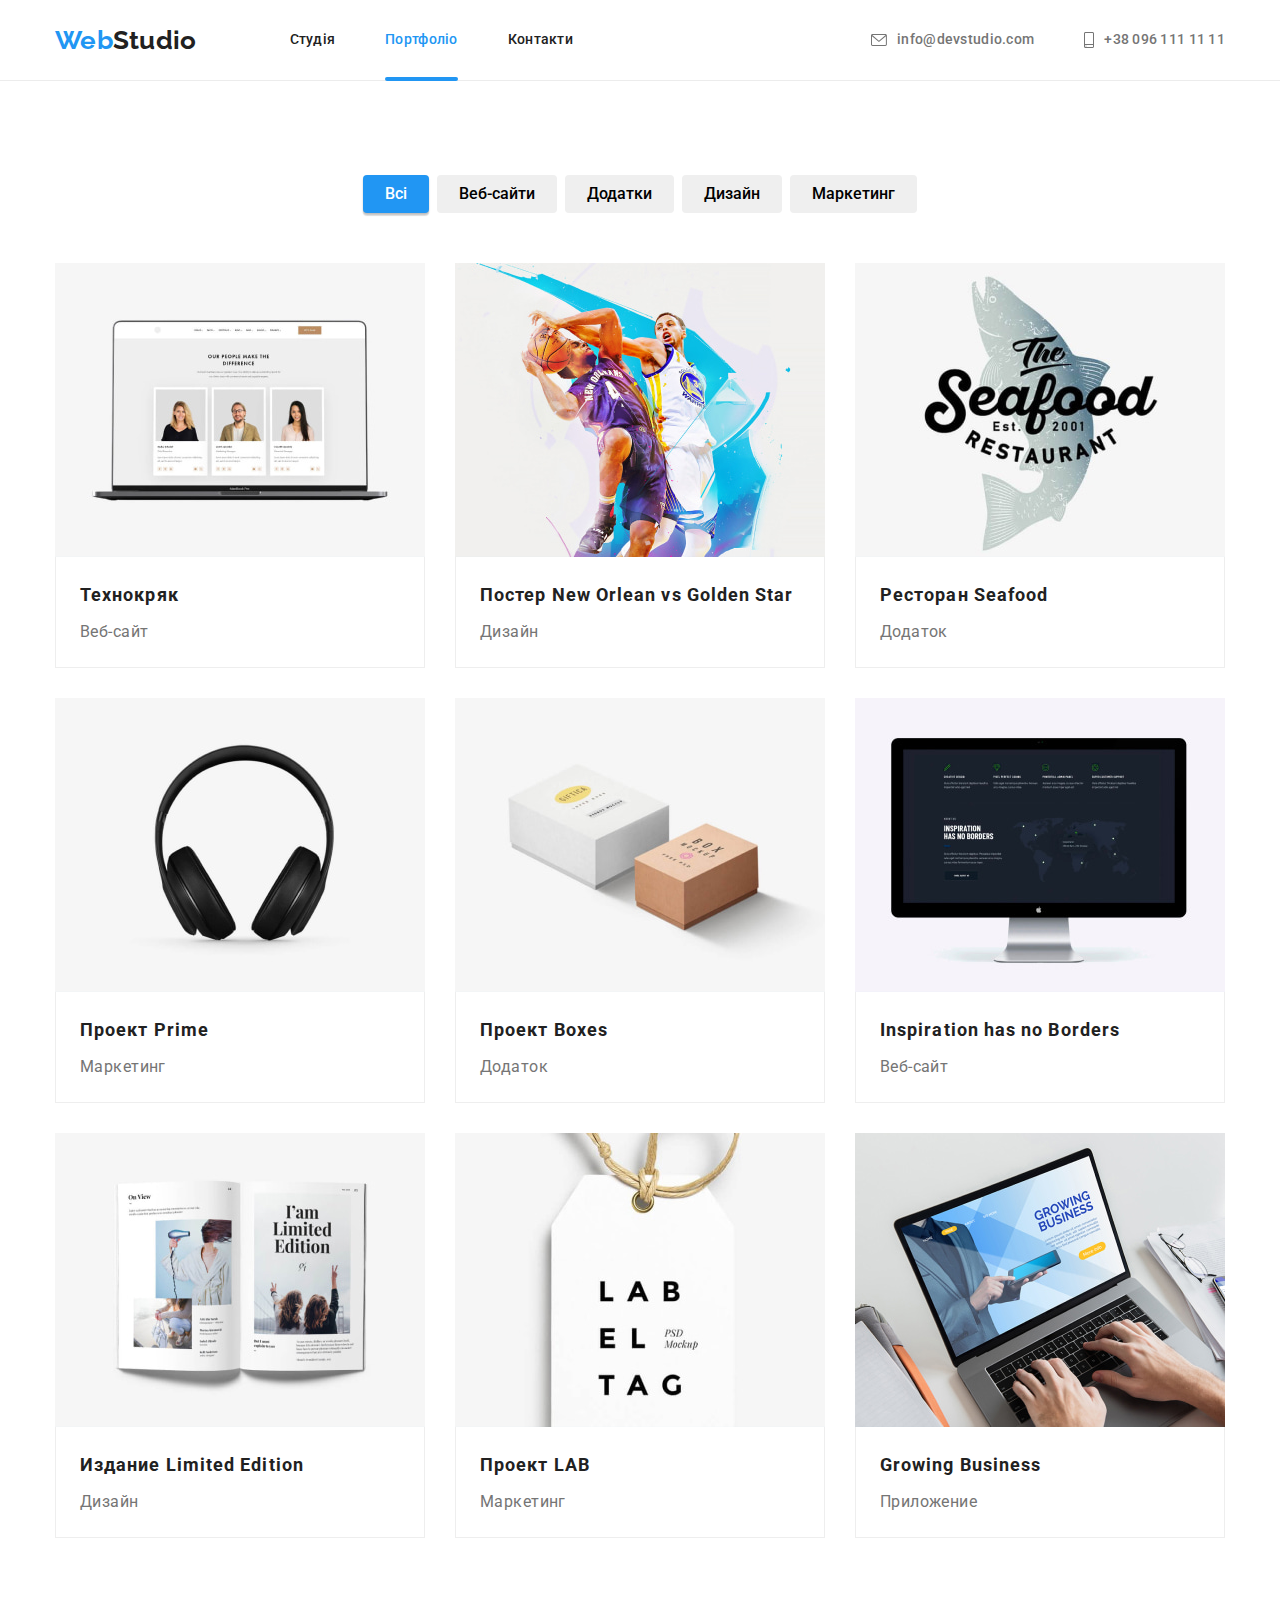
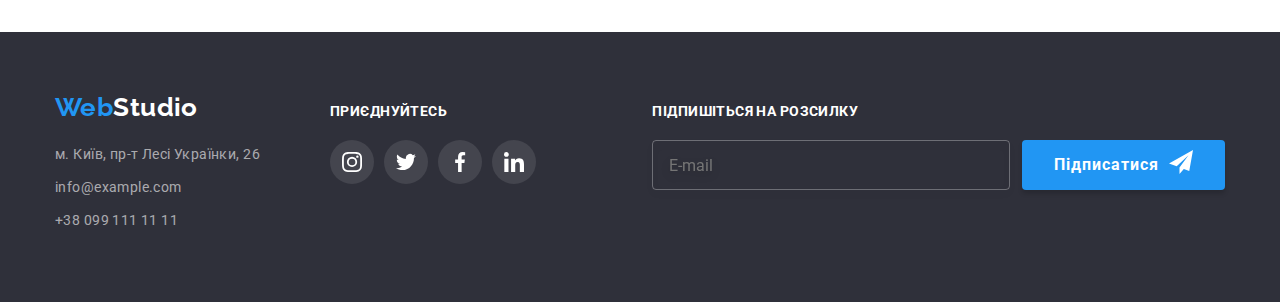
==== portfolio.html @ ca2b1bca "Initial commit" ====
<!DOCTYPE html>
<html lang="ru">
  <head>
    <meta charset="UTF-8" />
    <meta http-equiv="X-UA-Compatible" content="IE=edge" />
    <meta name="viewport" content="width=device-width, initial-scale=1.0" />
    <!-- <link rel="preconnect" href="https://fonts.googleapis.com" />
    <link rel="preconnect" href="https://fonts.gstatic.com" crossorigin /> -->
    <link
      href="https://fonts.googleapis.com/css2?family=Raleway:wght@700&family=Roboto:wght@400;500;700;900&display=swap"
      rel="stylesheet"
    />
    <link
      rel="stylesheet"
      href="https://cdnjs.cloudflare.com/ajax/libs/modern-normalize/1.1.0/modern-normalize.min.css"
    />
    <!-- <link rel="stylesheet" href="./css/styles.css" /> -->
    <link rel="stylesheet" href="./css/main.min.css" />
    <title>Портфоліо</title>
  </head>
  <body>
    <header class="header">
      <nav class="container main-nav">
        <a class="logo" href="./index.html">Web<span class="logo--black">Studio</span></a>
        <ul class="main-nav__list list">
          <li class="main-nav__item">
            <a class="link main-nav__link" href="./index.html">Студія</a>
          </li>
          <li class="main-nav__item">
            <a class="link main-nav__link main-nav__link--active" href="./portfolio.html"
              >Портфоліо</a
            >
          </li>
          <li class="main-nav__item"><a class="link main-nav__link" href="#">Контакти</a></li>
        </ul>
        <ul class="main-nav__list list">
          <li class="main-nav__item">
            <a class="link main-nav__link main-nav__link--cgrey" href="mailto:info@devstudio.com">
              <svg class="main-nav__svg" width="16" height="12">
                <use href="./images/icons.svg#icon-envelope"></use>
              </svg>
              <span>info@devstudio.com</span></a
            >
          </li>
          <li class="main-nav__item">
            <a class="link main-nav__link main-nav__link--cgrey" href="tel:+380961111111">
              <svg class="main-nav__svg" width="10" height="16">
                <use href="./images/icons.svg#icon-smartphone"></use>
              </svg>
              <span>+38 096 111 11 11</span></a
            >
          </li>
        </ul>
      </nav>
    </header>
    <main>
      <section class="section porfolio-work">
        <div class="container">
          <!-- Невыдимый заголовок этой секции -->
          <h1 class="porfolio-work__title visually-hidden">Все нааши работы</h1>
          <ul class="filter list">
            <li class="filter__item">
              <button class="filter__button filter__button--active" type="button">Всі</button>
            </li>
            <li class="filter__item">
              <button class="filter__button" type="button">Веб-сайти</button>
            </li>
            <li class="filter__item">
              <button class="filter__button" type="button">Додатки</button>
            </li>
            <li class="filter__item">
              <button class="filter__button" type="button">Дизайн</button>
            </li>
            <li class="filter__item">
              <button class="filter__button" type="button">Маркетинг</button>
            </li>
          </ul>
          <ul class="card-set list">
            <li class="card-set__item porfolio-work__item">
              <a class="link porfolio-work__link" href="#">
                <div class="porfolio-work__thumb">
                  <img src="./images/portfolio/portf_1.jpg" width="370" alt="Технокряк" />
                  <div class="porfolio-work__overlay">
                    <p>
                      Ресурс пропонує комплексні пропозиції з різним рівнем функціоналу та сервісів.
                      Все це дозволить відвідувачу отримати вичерпні відомості про компанію чи
                      приватну особу.
                    </p>
                  </div>
                </div>
                <div class="porfolio-work__block">
                  <h2 class="porfolio-work__title">Технокряк</h2>
                  <p class="porfolio-work__text">Веб-сайт</p>
                </div>
              </a>
            </li>
            <li class="card-set__item porfolio-work__item">
              <a class="link porfolio-work__link" href="#">
                <div class="porfolio-work__thumb">
                  <img
                    src="./images/portfolio/portf_2.jpg"
                    width="370"
                    alt="Постер New Orlean vs Golden Star"
                  />
                  <div class="porfolio-work__overlay">
                    <p>
                      Ресурс пропонує комплексні пропозиції з різним рівнем функціоналу та сервісів.
                      Все це дозволить відвідувачу отримати вичерпні відомості про компанію чи
                      приватну особу.
                    </p>
                  </div>
                </div>
                <div class="porfolio-work__block">
                  <h2 class="porfolio-work__title">Постер New Orlean vs Golden Star</h2>
                  <p class="porfolio-work__text">Дизайн</p>
                </div>
              </a>
            </li>
            <li class="card-set__item porfolio-work__item">
              <a class="link porfolio-work__link" href="#">
                <div class="porfolio-work__thumb">
                  <img src="./images/portfolio/portf_3.jpg" width="370" alt="Ресторан Seafood" />
                  <div class="porfolio-work__overlay">
                    <p>
                      Ресурс пропонує комплексні пропозиції з різним рівнем функціоналу та сервісів.
                      Все це дозволить відвідувачу отримати вичерпні відомості про компанію чи
                      приватну особу.
                    </p>
                  </div>
                </div>

                <div class="porfolio-work__block">
                  <h2 class="porfolio-work__title">Ресторан Seafood</h2>
                  <p class="porfolio-work__text">Додаток</p>
                </div>
              </a>
            </li>
            <li class="card-set__item porfolio-work__item">
              <a class="link porfolio-work__link" href="#">
                <div class="porfolio-work__thumb">
                  <img src="./images/portfolio/portf_4.jpg" width="370" alt="Проект Prime" />
                  <div class="porfolio-work__overlay">
                    <p>
                      Ресурс пропонує комплексні пропозиції з різним рівнем функціоналу та сервісів.
                      Все це дозволить відвідувачу отримати вичерпні відомості про компанію чи
                      приватну особу.
                    </p>
                  </div>
                </div>

                <div class="porfolio-work__block">
                  <h2 class="porfolio-work__title">Проект Prime</h2>
                  <p class="porfolio-work__text">Маркетинг</p>
                </div>
              </a>
            </li>
            <li class="card-set__item porfolio-work__item">
              <a class="link porfolio-work__link" href="#">
                <div class="porfolio-work__thumb">
                  <img src="./images/portfolio/portf_5.jpg" width="370" alt="Проект Boxes" />
                  <div class="porfolio-work__overlay">
                    <p>
                      Ресурс пропонує комплексні пропозиції з різним рівнем функціоналу та сервісів.
                      Все це дозволить відвідувачу отримати вичерпні відомості про компанію чи
                      приватну особу.
                    </p>
                  </div>
                </div>

                <div class="porfolio-work__block">
                  <h2 class="porfolio-work__title">Проект Boxes</h2>
                  <p class="porfolio-work__text">Додаток</p>
                </div>
              </a>
            </li>
            <li class="card-set__item porfolio-work__item">
              <a class="link porfolio-work__link" href="#">
                <div class="porfolio-work__thumb">
                  <img
                    src="./images/portfolio/portf_6.jpg"
                    width="370"
                    alt="Inspiration has no Borders"
                  />
                  <div class="porfolio-work__overlay">
                    <p>
                      Ресурс пропонує комплексні пропозиції з різним рівнем функціоналу та сервісів.
                      Все це дозволить відвідувачу отримати вичерпні відомості про компанію чи
                      приватну особу.
                    </p>
                  </div>
                </div>

                <div class="porfolio-work__block">
                  <h2 class="porfolio-work__title">Inspiration has no Borders</h2>
                  <p class="porfolio-work__text">Веб-сайт</p>
                </div>
              </a>
            </li>
            <li class="card-set__item porfolio-work__item">
              <a class="link porfolio-work__link" href="#">
                <div class="porfolio-work__thumb">
                  <img
                    src="./images/portfolio/portf_7.jpg"
                    width="370"
                    alt="Издание Limited Edition"
                  />
                  <div class="porfolio-work__overlay">
                    <p>
                      Ресурс пропонує комплексні пропозиції з різним рівнем функціоналу та сервісів.
                      Все це дозволить відвідувачу отримати вичерпні відомості про компанію чи
                      приватну особу.
                    </p>
                  </div>
                </div>

                <div class="porfolio-work__block">
                  <h2 class="porfolio-work__title">Издание Limited Edition</h2>
                  <p class="porfolio-work__text">Дизайн</p>
                </div>
              </a>
            </li>
            <li class="card-set__item porfolio-work__item">
              <a class="link porfolio-work__link" href="#">
                <div class="porfolio-work__thumb">
                  <img src="./images/portfolio/portf_8.jpg" width="370" alt="Проект LAB" />
                  <div class="porfolio-work__overlay">
                    <p>
                      Ресурс пропонує комплексні пропозиції з різним рівнем функціоналу та сервісів.
                      Все це дозволить відвідувачу отримати вичерпні відомості про компанію чи
                      приватну особу.
                    </p>
                  </div>
                </div>

                <div class="porfolio-work__block">
                  <h2 class="porfolio-work__title">Проект LAB</h2>
                  <p class="porfolio-work__text">Маркетинг</p>
                </div>
              </a>
            </li>
            <li class="card-set__item porfolio-work__item">
              <a class="link porfolio-work__link" href="#">
                <div class="porfolio-work__thumb">
                  <img src="./images/portfolio/portf_9.jpg" width="370" alt="Growing Business" />
                  <div class="porfolio-work__overlay">
                    <p>
                      Ресурс пропонує комплексні пропозиції з різним рівнем функціоналу та сервісів.
                      Все це дозволить відвідувачу отримати вичерпні відомості про компанію чи
                      приватну особу.
                    </p>
                  </div>
                </div>

                <div class="porfolio-work__block">
                  <h2 class="porfolio-work__title">Growing Business</h2>
                  <p class="porfolio-work__text">Приложение</p>
                </div>
              </a>
            </li>
          </ul>
        </div>
      </section>
    </main>
    <footer class="footer">
      <div class="container footer_card-set">
        <div class="footer__card-item">
          <a class="logo footer__logo" href="#">Web<span class="logo--white">Studio</span></a>
          <address class="contact">
            <ul class="list">
              <li class="contact__item">
                <a
                  class="contact__link link"
                  href="https://goo.gl/maps/ytw7tUdtrMJyWJkt6"
                  target="_blank"
                  rel="noreferrer noopener"
                  >м. Київ, пр-т Лесі Українки, 26</a
                >
              </li>
              <li class="contact__item">
                <a class="contact__link link" href="mailto:info@example.com">info@example.com</a>
              </li>
              <li class="contact__item">
                <a class="contact__link link" href="tel:+380991111111">+38 099 111 11 11</a>
              </li>
            </ul>
          </address>
        </div>
        <div class="footer__card-item">
          <h3 class="footer__subtitle">приєднуйтесь</h3>
          <ul class="list card-set-ico">
            <li>
              <a
                class="card-set-ico__item card-set-ico__item--footer"
                href="#"
                aria-label="Посилання на Інстаграм"
              >
                <svg width="20" height="20">
                  <use href="./images/icons.svg#icon-instagram" />
                </svg>
              </a>
            </li>
            <li>
              <a
                class="card-set-ico__item card-set-ico__item--footer"
                href="#"
                aria-label="Посилання на Твітер"
              >
                <svg width="20" height="20">
                  <use href="./images/icons.svg#icon-twitter" />
                </svg>
              </a>
            </li>
            <li>
              <a
                class="card-set-ico__item card-set-ico__item--footer"
                href="#"
                aria-label="Посилання на Фейсбук"
              >
                <svg width="20" height="20">
                  <use href="./images/icons.svg#icon-facebook" />
                </svg>
              </a>
            </li>
            <li>
              <a
                class="card-set-ico__item card-set-ico__item--footer"
                href="#"
                aria-label="Посилання на Лінкедін"
              >
                <svg width="20" height="20">
                  <use href="./images/icons.svg#icon-linkedin" />
                </svg>
              </a>
            </li>
          </ul>
        </div>
        <div class="footer__card-item">
          <h3 class="footer__subtitle">Підпишіться на розсилку</h3>
          <form class="form-mailing" autocomplete="off">
            <input
              class="form-mailing__input"
              type="email"
              name="mail"
              id="email-footer"
              placeholder="E-mail"
              required
            />
            <button class="btn" type="submit">
              <span class="btn__icon">Підписатися</span>
              <svg width="24" height="24">
                <use href="./images/icons.svg#icon-send" />
              </svg>
            </button>
          </form>
        </div>
      </div>
    </footer>
    <script src="./js/modal.js"></script>
  </body>
</html>
---- css/styles.css ----
/* 
bg-color-primary #2196F3 - голубой цвет фона
color-bg-secondary #F5F4FA  - серый цвет фона
color-text-primary #757575  - основной цвет фона
color-black #212121 - название кнопок и заголовков
text-color-activ #2196F3 - активный текст
 */

/* Стили ко всему документу */
:root {
  --color-blue: #2196f3;
  --color-bg-secondary: #f5f4fa;
  --color-white: #ffffff;
  --color-black: #212121;
  --color-text-primary: #757575;
  --color-ico: #AFB1B8;
  --color-border: #EEEEEE;
  --color-header-border: #ECECEC;
  --color-baner: #2f303a;
  --color-btn-hover: #188CE8;

  --timing-function: cubic-bezier(0.4, 0, 0.2, 1);

  

  /* Flex margin */
  --set-margin: 30px;
  --set-margin-ico: 10px;
  
}

/* Загальні стилі для всього документа */
html{
  box-sizing: border-box;
}
body{
  color: var(--color-text-primary);
  font-family: "Roboto", sans-serif;
  letter-spacing: 0.03em;
  font-size: 14px;
  line-height: 1.71;
}
.no-scroll{
  overflow: hidden;
}
h1, h2, h3, h4, h5, h6, p, ul {
  margin: 0px;
  padding: 0px;
}
img{
  display: block;
  max-width: 100%;
  height: auto;
}
.container{
  width: 1200px;
  padding-left: 15px;
  padding-right: 15px;
  margin-left: auto;
  margin-right: auto;
}
.list{
  list-style-type: none;
}
.link{
  text-decoration: none;
  color: currentColor;
}
.section{
  padding: 94px 0px;
}


.section__title{
  margin-top: 0px;
  margin-bottom: 50px;
  color: var(--color-black);
  font-weight: 700;
  font-size: 36px;
  line-height: 1.17;
  text-align: center;
}

.visually-hidden {
  position: absolute;
  width: 1px;
  height: 1px;
  margin: -1px;
  border: 0;
  padding: 0;
  white-space: nowrap;
  clip-path: inset(100%);
  clip: rect(0 0 0 0);
  overflow: hidden;
}

/* Flex start */
.card-set {
  display: flex;
  flex-wrap: wrap;
  margin-left: calc(-1 * var(--set-margin));
  margin-top: calc(-1 * var(--set-margin));
}

.card-item {
  margin-left: var(--set-margin);
  margin-top: var(--set-margin);
}

.pos-center {
  display: block;
  margin: 0 auto;
}
/* Flex end */


/* END Загальні стилі для всього документа */

/* Стилі для логотипа */
.logo{
  color: var(--color-blue);
  text-decoration: none;
  font-family: "Raleway", sans-serif;
  font-weight: 700;
  font-size: 26px;
  line-height: 1.19;
}
.logo--black{
  color: var(--color-black);
}
/* END Стилі для логотипа*/



/* Стилі nav */
.header{
  font-weight: 500;
  line-height: 1.14;
  letter-spacing: 0.02em;
  border-bottom: solid 1px var(--color-header-border);
}
.main-nav{
  display: flex;
  align-items: center;
}
.main-nav__list{
  display:flex;
  margin-left: 93px;
}
.main-nav__list .main-nav__item + .main-nav__item{
  margin-left: 50px;
}

.main-nav__list .main-nav__item{
  position: relative;
}
.main-nav__list .link{
  display: block;
  color: var(--color-black);
  padding-top: 32px;
  padding-bottom: 32px;

  transition-property: color;
  transition-duration: 250ms;
  transition-timing-function: var(--timing-function);

}
.main-nav__list .link.active::after{
  content: '';
  position: absolute;
  bottom: -1px;
  left: 0px;
  display: block;
  width: 100%;
  height: 4px;
  border-radius: 2px;
  background-color: var(--color-blue);
}

.main-nav__list .link:hover,
.main-nav__list .link:focus {
  color: var(--color-blue);
}
.main-nav__list .link.active {
  color: var(--color-blue);
}
.site-contact{
  display: flex;
  margin-left: auto;
}
.site-contact .item + .item {
  margin-left: 50px;
}
/* .site-contact .link{
  display: block;
  padding-top: 32px;
  padding-bottom: 32px;
} */

.site-contact .link{
  display: inline-flex;
  align-items: center;
  padding-top: 32px;
  padding-bottom: 32px;

  transition-property: color;
  transition-duration: 250ms;
  transition-timing-function: var(--timing-function);
}

.site-contact .link:hover,
.site-contact .link:focus {
  color: var(--color-blue);
}
.main-nav__svg{
  margin-right: 10px;
  fill: currentColor;
}


/* .site-contact .link::before{
  content: "";
  margin-right: 10px;
}
.site-contact .envelope::before{
    width: 16px;
    height: 12px;
    background-image: url(../images/header/envelope.svg);
}
.site-contact .envelope:hover::before,
.site-contact .envelope:focus::before {
  background-image: url(../images/header/envelope-blue.svg);
}
.site-contact .phone::before {
  width: 10px;
  height: 16px;
  background-image: url(../images/header/smartphone.svg);
}
.site-contact .phone:hover::before,
.site-contact .phone:focus::before {
  background-image: url(../images/header/smartphone-blue.svg);
} */
/* END Стилі nav  */

/* Section baner */
.hero{
  max-width: 1600px;
  margin-left: auto;
  margin-right: auto;
  padding-top: 200px;
  padding-bottom: 200px;
  /* padding: 200px 0px; */
  text-align: center;

  background-color: var(--color-baner);
  background-image: linear-gradient(
  to right,
  rgba(47, 48, 58, 0.4),
  rgba(47, 48, 58, 0.4)
),
  url(../images/hero/hero.jpg);
  background-position: center;
  background-size: cover;
  background-repeat: no-repeat;
}
.hero__title {
  margin: 0 auto;
  max-width: 696px;
  margin-bottom: 40px;
  color: var(--color-white);
  font-weight: 900;
  font-size: 44px;
  line-height: 1.36;
  letter-spacing: 0.06em;
  text-transform: uppercase;
  
}

.btn {
  display: flex;
  justify-content: center;
  align-content: center;
  min-width: 200px;
  padding: 10px 32px;
  margin-left: auto;
  margin-right: auto;

  font-weight: 700;
  font-size: 16px;
  line-height: 1.88;
  font-family: inherit;
  cursor: pointer;
  letter-spacing: 0.06em;

  border: none;
  border-radius: 4px;
  background-color: var(--color-blue);
  color: var(--color-white);
  box-shadow: 0px 4px 4px rgba(0, 0, 0, 0.15);

  transition: background-color 250ms var(--timing-function);
}

.btn:hover, 
.btn:focus{
  background-color: var(--color-btn-hover);
}
/* END section baner */

/* Section about */
.site-about{
  padding-bottom: 0px;
}
.site-about-item{
  flex-basis: calc(100% / 4 - var(--set-margin));
}
.site-about-item-svg{
  display: flex;
  justify-content: center;
  align-items: center;
  width: 100%;
  padding-top:25px;
  padding-bottom: 25px;
  margin-bottom: 30px;
  border-radius: 4px;
  background-color: var(--color-bg-secondary);
}

/* .site-about-item::before{
  display: block;
  content: "";
  width: 100%;
  height: 120px;
  margin-bottom: 30px;
  background-color: var(--color-bg-secondary);
  background-repeat: no-repeat;
  background-position: center;
}
.site-about-item.img-ant::before{
  background-image: url(../images/about/antenna.svg);
}
.site-about-item.img-clc::before {
  background-image: url(../images/about/clock.svg);
}
.site-about-item.img-diagr::before {
  background-image: url(../images/about/diagram.svg);
}
.site-about-item.img-astr::before {
  background-image: url(../images/about/astronaut.svg);
} */

/* .site-about-flex>.item:nth-of-type(4n){
  margin-right: 0px;
} */

.site-about .section-subtitle {
  margin-bottom: 10px;
  font-size: 14px;
  color: var(--color-black);
  font-weight: 700;
  line-height: 1.14;
  text-transform: uppercase;
}
.site-about .text {
  margin: 0px;
}
/* Section about END */

/* Section site-work */
.site-work .image{
  display: block;
}

.site-work-item{
  position: relative;
  flex-basis: calc(100% / 3 - var(--set-margin));
}
.site-work .site-work-block{
  position: absolute;
  bottom: 0;
  left: 0px;
  width: 100%;
  padding-top: 27px;
  padding-bottom: 27px;
  background-color: rgba(47, 48, 58, 0.8);;

  line-height: calc(16 / 14);
  text-align: center;
  text-transform: uppercase;
  color: var(--color-white);
  font-size: 14px;
}
/* Section site-work END*/

/* Section our comand */
.site-command {
  background-color: var(--color-bg-secondary);
  text-align: center;
}
.site-command .image{
  display: block;
}
.site-command .text-block{
  padding: 30px;
}

.site-command-item{
  flex-basis: calc(100% / 4 - var(--set-margin));
  box-shadow: 0px 1px 3px rgba(0, 0, 0, 0.12), 0px 1px 1px rgba(0, 0, 0, 0.14), 0px 2px 1px rgba(0, 0, 0, 0.2);
  border-radius: 0px 0px 4px 4px;
  background-color: var(--color-white);
}

.site-command .comand-name{
  color: var(--color-black);
  font-weight: 500;
  line-height: 1.18;
  font-size: 16px;
  margin-bottom: 10px;
}

.site-command .text{
  font-size: 16px;
  line-height: 1.19;
  margin-bottom: 16px;
}

/* Flex start ico */
.card-set-ico {
  display: flex;
  gap: 10px;
  justify-content: space-around;
}

.ico-item {
  width: 44px;
  height: 44px;
  display: flex;
  border-radius: 50%;
  align-items: center;
  justify-content: center;
  fill: var(--color-ico);

  transition-property: background-color, fill;
  transition-duration: 250ms;
  transition-timing-function: var(--timing-function);
  
}
.ico-item:hover,
.ico-item:focus {
  background-color: var(--color-blue);
  fill: var(--color-white);
}
/* Flex end ico*/

/* Our clients */
.site-clients-item {
  flex-basis: calc(100% /6  - var(--set-margin));
}
.site-clients .out-box{
  display: flex;
  /* width: 170px; */
  height: 90px;
  align-items: center;
  fill: var(--color-ico);
  border: 1px solid;
  border-color: var(--color-ico);
  border-radius: 4px;

  transition-property: fill, border-color;
  transition-duration: 250ms;
  transition-timing-function: var(--timing-function);
}
.site-clients .out-box:hover,
.site-clients .out-box:focus{
  fill: var(--color-blue);
  border-color: var(--color-blue);
}
/* Our clients end*/


/* =====================PORTFOLIO====================== */
/* Button */
.filter-menu {
  margin-bottom: 50px;
  display: flex;
  justify-content: center;
}
.filter-menu .item + .item{
  margin-left: 8px;
}
.filter-button {
  padding: 6px 22px;
  border: none;
  border-radius: 4px;
  
  font-weight: 500;
  font-size: 16px;
  line-height: 1.63;
  text-align: center;
  font-family: inherit;
  cursor: pointer;

  transition-property: color, background-color, box-shadow;
  transition-duration: 250ms;
  transition-timing-function: var(--timing-function);
  }

.filter-button:hover, .filter-button:focus, .active-filter{
  background-color: var(--color-blue);
  color: var(--color-white);
  box-shadow: 0px 3px 1px rgba(0, 0, 0, 0.1), 0px 1px 2px rgba(0, 0, 0, 0.08), 0px 2px 2px rgba(0, 0, 0, 0.12);
}

/* Section project on PORTFOLIO */

.allwork-item{
  flex-basis: calc(100% / 3 - var(--set-margin));
}
.allwork-link{
  display: block;

  transition-property: box-shadow;
  transition-duration: 250ms;
  transition-timing-function: var(--timing-function);
}
.allwork-link:hover,
.allwork-link:focus
{
  box-shadow: 0px 1px 1px rgba(0, 0, 0, 0.12), 0px 4px 4px rgba(0, 0, 0, 0.06), 1px 4px 6px rgba(0, 0, 0, 0.16); 
}

.flex-container .image{
  display: block;
}

.site-project{
  padding: 20px 24px;
  border-left: solid 1px var(--color-border);
  border-right: solid 1px var(--color-border);
  border-bottom: solid 1px var(--color-border);
}

.site-project-title {
  margin-bottom: 4px;
  color: var(--color-black);
  font-weight: 700;
  font-size: 18px;
  line-height: 2;
  letter-spacing: 0.06em;
}

.site-project-text {
  font-size: 16px;
  line-height: 1.88;
}
.product-thumb {
  position: relative;
  overflow: hidden;
}

.product-overlay {
  position: absolute;
  width: 100%;
  height: 100%;
  bottom: 0;
  left: 0;
  padding-left: 24px;
  padding-right: 24px;
  padding-top: 5px;
  padding-bottom: 5px;
  display: flex;
  justify-content: center;
  align-items: center;

  line-height: calc(28 / 18);
  color: var(--color-white);
  font-size: 18px;

  background: rgba(33, 150, 243, 0.9);
  transform: translateY(100%);
  transition: transform 250ms var(--timing-function);
}

.allwork-link:hover .product-overlay, .allwork-link:focus .product-overlay {
  transform: translateY(0%);
}

/* footer */
.card-set-footer{
  display: flex;
  gap: 70px;
  align-items: baseline;
}
.site-footer {
  padding: 60px 0px;
  background-color: var(--color-baner);
}
.site-footer .left{
  margin-right: 70px;
  display: inline-block;
}
.site-footer .logo{
  margin-bottom: 20px;
  display: block;
}

.logo--white { 
  color: var(--color-white);
}

.footer-contact{
  font-style: inherit;
}
.footer-contact .item{
  margin-bottom: 9px;
}
.footer-contact .item:last-child {
  margin-bottom: 0px;
}

.footer-contact-link {
  color: rgb(255, 255, 255, 0.6);
  font-style: normal;

  transition-property: color;
  transition-duration: 250ms;
  transition-timing-function: var(--timing-function);
}

.footer-contact-link:hover, .footer-contact-link:focus{
  color: #ffffff;
}

.site-footer .center{
  display: inline-block;
  outline: 1px #EEEEEE solid;
}
.site-footer .section-subtitle {
  margin-bottom: 20px;
  font-size: 14px;
  color: var(--color-white);
  font-weight: 700;
  line-height: 1.14;
  text-transform: uppercase;
  letter-spacing: 0.03em;
}

.site-footer .ico-item{
  background: rgba(255, 255, 255, 0.1);
  fill: var(--color-white);

  transition-property: background-color;
  transition-duration: 250ms;
  transition-timing-function: var(--timing-function);
}
.site-footer .ico-item:hover,
.site-footer .ico-item:focus {
  background-color: var(--color-blue);
}

/* footer form */
.footer-card-item-form{
  margin-left: auto;
}
.footer-form{
  display: flex;
  gap: 12px;
  align-items: flex-start;
  justify-content: space-between;

}
.form-field{
  position: relative;
}
.footer-form-input{
  width: 358px;
  height: 50px;
  padding: 15px 16px;
  background-color: inherit;
  border: 1px solid rgba(255, 255, 255, 0.3);
  filter: drop-shadow(0px 4px 4px rgba(0, 0, 0, 0.15));
  border-radius: 4px;

  font-size: 16px;
  line-height: calc(20 / 16);
  font-weight: 400;
  color: rgba(255, 255, 255, 0.6);
}
.footer-form-input:focus + .footer-form-label,
.footer-form-input:not(:placeholder-shown) + .footer-form-label{
  opacity: 0;
}
.footer-form-label{
  position: absolute;
  top: 50%;
  left: 16px;
  transform: translateY(-50%);
  transition: opacity 250ms var(--timing-function);

  font-size: 16px;
  line-height: calc(20 / 16);

  color: rgba(255, 255, 255, 0.6);
}
.btn-icon{
  margin-right: 10px;
}
/* footer form end */

/* Modal window */
.backdrop{
  position:fixed;
  top: 0px;
  left: 0px;

  width: 100%;
  height: 100%;

  background: rgba(0, 0, 0, 0.2);
  opacity: 1;
  transition: opacity 250ms var(--timing-function), visibility 250ms var(--timing-function);
}
.backdrop.is-hidden{
  opacity: 0;
  visibility: hidden;
  pointer-events: none;
}

.backdrop.is-hidden .modal{
  transform: translate(-50%, -50%) scale(0.9);
}

.modal{
  position: absolute;
  top: 50%;
  left: 50%;
  width: 528px;
  height: 581px;
  background-color: var(--color-white);
  box-shadow: 0px 1px 3px rgba(0, 0, 0, 0.12), 0px 1px 1px rgba(0, 0, 0, 0.14), 0px 2px 1px rgba(0, 0, 0, 0.2);
  border-radius: 4px;
  padding: 40px;

  transform: translate(-50%, -50%) scale(1);
  transition: transform 250ms var(--timing-function);
}
.modal-btn{
  position: absolute;
  right: 8px;
  top: 8px;
  display: flex;
  justify-content: center;
  align-items: center;
  width: 30px;
  height: 30px;
  padding: 0px;
  border: 1px solid rgba(0, 0, 0, 0.1);
  border-radius: 50%;
  background-color: transparent;
  cursor: pointer;
  fill: #000000;
  transition: fill 250ms var(--timing-function);
}
.modal-btn:hover,
.modal-btn:focus
{
  fill: var(--color-blue);
}

.modal .form-title{
  display: block;
  margin-bottom: 12px;

  line-height: calc(23 / 20);
  font-size: 20px;
  text-align: center;
  color: var(--color-black);
}
.modal .form-field{ margin-bottom: 10px; }
.modal .form-label {
  display: block;
  margin-bottom: 4px;

  font-size: 12px;
  line-height: calc(14 / 12);
  letter-spacing: 0.01em;
}
.form-icon-inp { position: relative; }

.modal .form-input{
  display: block;
  width: 100%;
  height: 40px;
  padding: 12px;
  padding-left: 42px;

  border: 1px solid;
  border-color:  rgba(33, 33, 33, 0.2);
  border-radius: 4px;
  cursor: pointer;

  transition: border-color 250ms var(--timing-function);
}
.modal .form-input:focus, .modal .form-input:hover{
  outline: none;
  border-color: var(--color-blue);
}
.modal .form-input:focus + .icon, .modal .form-input:hover + .icon{
  fill: var(--color-blue);
}
.form-field .icon:hover { fill: var(--color-blue); }

.form-field .icon{
  position: absolute;
  display: flex;
  justify-content: center;
  align-items: center;
  top: 50%;
  left: 12px;
  transform: translateY(-50%);
  fill: var(--color-black);

  transition: fill 250ms var(--timing-function);
}
.form-field-area { margin-bottom: 20px; }
.form-textarea{
  display: block;
  width: 100%;
  height: 120px;
  padding: 12px 16px;
  resize: none;
  border: solid 1px;
  border-color: rgba(33, 33, 33, 0.2);
  border-radius: 4px;
  transition: border-color 250ms var(--timing-function);
  /* font-family: inherit;
  font-size: inherit; */
  cursor: pointer;
}
.form-textarea::placeholder{
  font-size: 12px;
  line-height: calc(14 / 12);
  letter-spacing: 0.01em;
  
  color: rgba(117, 117, 117, 0.5);
}
.form-textarea:focus, .form-textarea:hover{
  outline: none;
  border-color: var(--color-blue);
}

.form .form-button:hover{background-color: var(--color-btn-hover);}
.form-check-label{
  display: flex;
  align-items: center;
  gap: 9px;
  justify-content: center;
  
  margin-bottom: 30px;
  cursor: pointer;
}
.form-check-label:hover > .icon
{
  border: solid 2px var(--color-blue);
}
.form-check-label a{
  color: var(--color-blue);
}
.checkbox{
  -webkit-appearance: none;
     -moz-appearance: none;
          appearance: none;
  position: absolute;
}
.form-check-label .icon{
  display: inline-block;
  width: 16px;
  height: 15px;
  background: #FFFFFF;
  /* box-shadow: 0px 1px 3px rgba(0, 0, 0, 0.12), 0px 1px 1px rgba(0, 0, 0, 0.14), 0px 2px 1px rgba(0, 0, 0, 0.2); */
  border-radius: 4px;
  border: solid 2px var(--color-black);
  transition: border 250ms var(--timing-function), 
              background 250ms var(--timing-function);
}
.checkbox:checked + .icon{
  background-image: url(../images/modal/icon-check.svg);
  background-color: var(--color-blue);
  background-size: contain;
  background-origin: border-box;
  border: 2px solid var(--color-blue);
}
.checkbox:focus+.icon {
  border: solid 2px var(--color-blue);
}

/* Modal window end */
/*  */
---- css/main.min.css ----
:root{--set-margin: 30px;--set-margin-ico: 10px;--set-item: 4}.site-about__subtitle,.footer__subtitle{font-size:14px;font-weight:700;line-height:1.14;text-transform:uppercase;letter-spacing:.03em}.visually-hidden{position:absolute;width:1px;height:1px;margin:-1px;border:0;padding:0;white-space:nowrap;-webkit-clip-path:inset(100%);clip-path:inset(100%);clip:rect(0 0 0 0);overflow:hidden}html{-webkit-box-sizing:border-box;box-sizing:border-box}body{color:#757575;font-family:"Roboto",sans-serif;letter-spacing:.03em;font-size:14px;line-height:1.71}.no-scroll{overflow:hidden}h1,h2,h3,h4,h5,h6,p,ul{margin:0px;padding:0px}img{display:block;max-width:100%;height:auto}.list{list-style-type:none}.link{text-decoration:none;color:currentColor}.container{width:1200px;padding-left:15px;padding-right:15px;margin-left:auto;margin-right:auto}.section{padding:94px 0px}.section__title{margin-top:0px;margin-bottom:50px;color:#212121;font-weight:700;font-size:36px;line-height:1.17;text-align:center}.card-set{display:-webkit-box;display:-ms-flexbox;display:flex;-ms-flex-wrap:wrap;flex-wrap:wrap;margin-left:calc(-1*var(--set-margin));margin-top:calc(-1*var(--set-margin))}.card-set__item{margin-left:var(--set-margin);margin-top:var(--set-margin)}.header{font-weight:500;line-height:1.14;letter-spacing:.02em;border-bottom:solid 1px #ececec}.footer{padding:60px 0px;background-color:#2f303a}.footer_card-set{display:-webkit-box;display:-ms-flexbox;display:flex;gap:70px;-webkit-box-align:baseline;-ms-flex-align:baseline;align-items:baseline}.footer__card-item:last-child{margin-left:auto}.footer__logo{margin-bottom:20px;display:block}.footer__subtitle{margin-bottom:20px;color:#fff}.hero{max-width:1600px;margin-left:auto;margin-right:auto;padding-top:200px;padding-bottom:200px;text-align:center;background-color:#2f303a;background-image:-webkit-gradient(linear, left top, right top, from(rgba(47, 48, 58, 0.4)), to(rgba(47, 48, 58, 0.4))),url(../images/hero/hero.jpg);background-image:linear-gradient(to right, rgba(47, 48, 58, 0.4), rgba(47, 48, 58, 0.4)),url(../images/hero/hero.jpg);background-position:center;background-size:cover;background-repeat:no-repeat}.hero__title{margin:0 auto;max-width:696px;margin-bottom:40px;color:#fff;font-weight:900;font-size:44px;line-height:1.36;letter-spacing:.06em;text-transform:uppercase}.hero__btn{margin-left:auto;margin-right:auto}.site-about{padding-bottom:0px}.site-about__item{-ms-flex-preferred-size:calc(25% - var(--set-margin));flex-basis:calc(25% - var(--set-margin))}.site-about__svg{display:-webkit-box;display:-ms-flexbox;display:flex;-webkit-box-pack:center;-ms-flex-pack:center;justify-content:center;-webkit-box-align:center;-ms-flex-align:center;align-items:center;width:100%;padding-top:25px;padding-bottom:25px;margin-bottom:30px;border-radius:4px;background-color:#f5f4fa}.site-about__subtitle{margin-bottom:10px;color:#212121}.site-work__item{position:relative;-ms-flex-preferred-size:calc(33.3333333333% - var(--set-margin));flex-basis:calc(33.3333333333% - var(--set-margin))}.site-work__block{position:absolute;bottom:0;left:0px;width:100%;padding-top:27px;padding-bottom:27px;background-color:rgba(47,48,58,.8);line-height:1.1428571429;text-align:center;text-transform:uppercase;color:#fff;font-size:14px}.site-command{background-color:#f5f4fa;text-align:center}.site-command__item{-ms-flex-preferred-size:calc(25% - var(--set-margin));flex-basis:calc(25% - var(--set-margin));-webkit-box-shadow:0px 1px 3px rgba(0,0,0,.12),0px 1px 1px rgba(0,0,0,.14),0px 2px 1px rgba(0,0,0,.2);box-shadow:0px 1px 3px rgba(0,0,0,.12),0px 1px 1px rgba(0,0,0,.14),0px 2px 1px rgba(0,0,0,.2);border-radius:0px 0px 4px 4px;background-color:var(--color-white)}.site-command__body{padding:30px}.site-command__name{color:#212121;font-weight:500;line-height:1.18;font-size:16px;margin-bottom:10px}.site-command__text{font-size:16px;line-height:1.19;margin-bottom:16px}.site-clients__item{-ms-flex-preferred-size:calc(16.6666666667% - var(--set-margin));flex-basis:calc(16.6666666667% - var(--set-margin))}.site-clients__link{display:-webkit-box;display:-ms-flexbox;display:flex;height:90px;-webkit-box-align:center;-ms-flex-align:center;align-items:center;fill:#afb1b8;border:1px solid;border-color:#afb1b8;border-radius:4px;-webkit-transition-property:fill,border-color;transition-property:fill,border-color;-webkit-transition-duration:250ms;transition-duration:250ms;-webkit-transition-timing-function:cubic-bezier(0.4, 0, 0.2, 1);transition-timing-function:cubic-bezier(0.4, 0, 0.2, 1)}.site-clients__link:hover,.site-clients__link:focus{fill:#2196f3;border-color:#2196f3}.site-clients__svg{display:block;margin:0 auto}.porfolio-work__item{-ms-flex-preferred-size:calc(33.3333333333% - var(--set-margin));flex-basis:calc(33.3333333333% - var(--set-margin))}.porfolio-work__link{display:block;-webkit-transition-property:-webkit-box-shadow;transition-property:-webkit-box-shadow;transition-property:box-shadow;transition-property:box-shadow, -webkit-box-shadow;-webkit-transition-duration:250ms;transition-duration:250ms;-webkit-transition-timing-function:cubic-bezier(0.4, 0, 0.2, 1);transition-timing-function:cubic-bezier(0.4, 0, 0.2, 1)}.porfolio-work__link:hover,.porfolio-work__link:focus{-webkit-box-shadow:0px 1px 1px rgba(0,0,0,.12),0px 4px 4px rgba(0,0,0,.06),1px 4px 6px rgba(0,0,0,.16);box-shadow:0px 1px 1px rgba(0,0,0,.12),0px 4px 4px rgba(0,0,0,.06),1px 4px 6px rgba(0,0,0,.16)}.porfolio-work__thumb{position:relative;overflow:hidden}.porfolio-work__overlay{position:absolute;width:100%;height:100%;bottom:0;left:0;padding-left:24px;padding-right:24px;padding-top:5px;padding-bottom:5px;display:-webkit-box;display:-ms-flexbox;display:flex;-webkit-box-pack:center;-ms-flex-pack:center;justify-content:center;-webkit-box-align:center;-ms-flex-align:center;align-items:center;line-height:1.5555555556;color:#fff;font-size:18px;background:rgba(33,150,243,.9);-webkit-transform:translateY(100%);transform:translateY(100%);-webkit-transition:-webkit-transform 250ms cubic-bezier(0.4, 0, 0.2, 1);transition:-webkit-transform 250ms cubic-bezier(0.4, 0, 0.2, 1);transition:transform 250ms cubic-bezier(0.4, 0, 0.2, 1);transition:transform 250ms cubic-bezier(0.4, 0, 0.2, 1), -webkit-transform 250ms cubic-bezier(0.4, 0, 0.2, 1)}.porfolio-work__link:hover .porfolio-work__overlay,.porfolio-work__link:focus .porfolio-work__overlay{-webkit-transform:translateY(0%);transform:translateY(0%)}.porfolio-work__block{padding:20px 24px;border-left:solid 1px #eee;border-right:solid 1px #eee;border-bottom:solid 1px #eee}.porfolio-work__title{margin-bottom:4px;color:#212121;font-weight:700;font-size:18px;line-height:2;letter-spacing:.06em}.porfolio-work__text{font-size:16px;line-height:1.88}.logo{color:#2196f3;text-decoration:none;font-family:"Raleway",sans-serif;font-weight:700;font-size:26px;line-height:1.19}.logo--black{color:#212121}.logo--white{color:#fff}.main-nav{display:-webkit-box;display:-ms-flexbox;display:flex;-webkit-box-align:center;-ms-flex-align:center;align-items:center}.main-nav__list{display:-webkit-box;display:-ms-flexbox;display:flex;margin-left:93px}.main-nav__list:last-child{margin-left:auto}.main-nav__item+.main-nav__item{margin-left:50px}.main-nav__item{position:relative}.main-nav__link{display:-webkit-inline-box;display:-ms-inline-flexbox;display:inline-flex;-webkit-box-align:center;-ms-flex-align:center;align-items:center;color:#212121;padding-top:32px;padding-bottom:32px;-webkit-transition-property:color;transition-property:color;-webkit-transition-duration:250ms;transition-duration:250ms;-webkit-transition-timing-function:cubic-bezier(0.4, 0, 0.2, 1);transition-timing-function:cubic-bezier(0.4, 0, 0.2, 1)}.main-nav__link--active{color:#2196f3}.main-nav__link--active::after{content:"";position:absolute;bottom:-1px;left:0px;display:block;width:100%;height:4px;border-radius:2px;background-color:#2196f3}.main-nav__link:hover,.main-nav__link:focus{color:#2196f3}.main-nav__link--cgrey{color:#757575}.main-nav__svg{margin-right:10px;fill:currentColor}.btn{display:-webkit-box;display:-ms-flexbox;display:flex;-webkit-box-pack:center;-ms-flex-pack:center;justify-content:center;-ms-flex-line-pack:center;align-content:center;min-width:200px;padding:10px 32px;font-weight:700;font-size:16px;line-height:1.88;font-family:inherit;cursor:pointer;letter-spacing:.06em;border:none;border-radius:4px;background-color:#2196f3;color:#fff;-webkit-box-shadow:0px 4px 4px rgba(0,0,0,.15);box-shadow:0px 4px 4px rgba(0,0,0,.15);-webkit-transition:background-color 250ms cubic-bezier(0.4, 0, 0.2, 1);transition:background-color 250ms cubic-bezier(0.4, 0, 0.2, 1)}.btn:hover,.btn:focus{background-color:#188ce8}.btn__icon{margin-right:10px}.contact{font-style:inherit}.contact__item{margin-bottom:9px}.contact__link{color:rgba(255,255,255,.6);font-style:normal;-webkit-transition-property:color;transition-property:color;-webkit-transition-duration:250ms;transition-duration:250ms;-webkit-transition-timing-function:cubic-bezier(0.4, 0, 0.2, 1);transition-timing-function:cubic-bezier(0.4, 0, 0.2, 1)}.contact__link:hover,.contact__link:focus{color:#fff}.form-mailing{display:-webkit-box;display:-ms-flexbox;display:flex;gap:12px;-webkit-box-align:start;-ms-flex-align:start;align-items:flex-start;-webkit-box-pack:justify;-ms-flex-pack:justify;justify-content:space-between}.form-mailing__input{width:358px;height:50px;padding:15px 16px;background-color:inherit;border:1px solid rgba(255,255,255,.3);-webkit-filter:drop-shadow(0px 4px 4px rgba(0, 0, 0, 0.15));filter:drop-shadow(0px 4px 4px rgba(0, 0, 0, 0.15));border-radius:4px;font-size:16px;line-height:1.25;font-weight:400;color:rgba(255,255,255,.6)}.backdrop{position:fixed;top:0px;left:0px;width:100%;height:100%;background:rgba(0,0,0,.2);opacity:1;-webkit-transition:opacity 250ms cubic-bezier(0.4, 0, 0.2, 1),visibility 250ms cubic-bezier(0.4, 0, 0.2, 1);transition:opacity 250ms cubic-bezier(0.4, 0, 0.2, 1),visibility 250ms cubic-bezier(0.4, 0, 0.2, 1)}.backdrop.is-hidden{opacity:0;visibility:hidden;pointer-events:none}.backdrop.is-hidden .modal{-webkit-transform:translate(-50%, -50%) scale(0.9);transform:translate(-50%, -50%) scale(0.9)}.modal{position:absolute;top:50%;left:50%;width:528px;height:581px;background-color:#fff;-webkit-box-shadow:0px 1px 3px rgba(0,0,0,.12),0px 1px 1px rgba(0,0,0,.14),0px 2px 1px rgba(0,0,0,.2);box-shadow:0px 1px 3px rgba(0,0,0,.12),0px 1px 1px rgba(0,0,0,.14),0px 2px 1px rgba(0,0,0,.2);border-radius:4px;padding:40px;-webkit-transform:translate(-50%, -50%) scale(1);transform:translate(-50%, -50%) scale(1);-webkit-transition:-webkit-transform 250ms cubic-bezier(0.4, 0, 0.2, 1);transition:-webkit-transform 250ms cubic-bezier(0.4, 0, 0.2, 1);transition:transform 250ms cubic-bezier(0.4, 0, 0.2, 1);transition:transform 250ms cubic-bezier(0.4, 0, 0.2, 1), -webkit-transform 250ms cubic-bezier(0.4, 0, 0.2, 1)}.btn-close{position:absolute;right:8px;top:8px;display:-webkit-box;display:-ms-flexbox;display:flex;-webkit-box-pack:center;-ms-flex-pack:center;justify-content:center;-webkit-box-align:center;-ms-flex-align:center;align-items:center;width:30px;height:30px;padding:0px;border:1px solid rgba(0,0,0,.1);border-radius:50%;background-color:rgba(0,0,0,0);cursor:pointer;fill:#000;-webkit-transition:fill 250ms cubic-bezier(0.4, 0, 0.2, 1);transition:fill 250ms cubic-bezier(0.4, 0, 0.2, 1)}.btn-close:hover,.btn-close:focus{fill:#2196f3}.form-feedback__title{display:block;margin-bottom:12px;line-height:1.15;font-size:20px;text-align:center;color:#212121}.form-feedback__field{margin-bottom:10px}.form-feedback__field--mb20{margin-bottom:20px}.form-feedback__label{display:block;margin-bottom:4px;font-size:12px;line-height:1.1666666667;letter-spacing:.01em}.form-feedback__block{position:relative}.form-feedback__input{display:block;width:100%;height:40px;padding:12px;padding-left:42px;border:1px solid;border-color:rgba(33,33,33,.2);border-radius:4px;cursor:pointer;-webkit-transition:border-color 250ms cubic-bezier(0.4, 0, 0.2, 1);transition:border-color 250ms cubic-bezier(0.4, 0, 0.2, 1)}.form-feedback__input:hover,.form-feedback__input:focus{outline:none;border-color:#2196f3}.form-feedback__icon{position:absolute;display:-webkit-box;display:-ms-flexbox;display:flex;-webkit-box-pack:center;-ms-flex-pack:center;justify-content:center;-webkit-box-align:center;-ms-flex-align:center;align-items:center;top:50%;left:12px;-webkit-transform:translateY(-50%);transform:translateY(-50%);fill:var(--color-black);-webkit-transition:fill 250ms var(--timing-function);transition:fill 250ms var(--timing-function)}.form-feedback__icon:hover{fill:#2196f3;cursor:pointer}.form-feedback__input:focus+.form-feedback__icon,.form-feedback__input:hover+.form-feedback__icon{fill:#2196f3}.form-feedback__textarea{display:block;width:100%;height:120px;padding:12px 16px;resize:none;border:solid 1px;border-color:rgba(33,33,33,.2);border-radius:4px;-webkit-transition:border-color 250ms cubic-bezier(0.4, 0, 0.2, 1);transition:border-color 250ms cubic-bezier(0.4, 0, 0.2, 1);cursor:pointer}.form-feedback__textarea::-webkit-input-placeholder{font-size:12px;line-height:1.1666666667;letter-spacing:.01em;color:rgba(117,117,117,.5)}.form-feedback__textarea::-moz-placeholder{font-size:12px;line-height:1.1666666667;letter-spacing:.01em;color:rgba(117,117,117,.5)}.form-feedback__textarea:-ms-input-placeholder{font-size:12px;line-height:1.1666666667;letter-spacing:.01em;color:rgba(117,117,117,.5)}.form-feedback__textarea::-ms-input-placeholder{font-size:12px;line-height:1.1666666667;letter-spacing:.01em;color:rgba(117,117,117,.5)}.form-feedback__textarea::placeholder{font-size:12px;line-height:1.1666666667;letter-spacing:.01em;color:rgba(117,117,117,.5)}.form-feedback__textarea:focus,.form-feedback__textarea:hover{outline:none;border-color:#2196f3}.form-feedback__btn{margin:0 auto}.custom-checkbox{display:-webkit-box;display:-ms-flexbox;display:flex;-webkit-box-align:center;-ms-flex-align:center;align-items:center;gap:9px;-webkit-box-pack:center;-ms-flex-pack:center;justify-content:center;margin-bottom:30px;cursor:pointer}.custom-checkbox:hover>.custom-checkbox__icon{border:solid 2px #2196f3}.custom-checkbox_input{-webkit-appearance:none;-moz-appearance:none;appearance:none;position:absolute}.custom-checkbox__icon{display:inline-block;width:16px;height:15px;background:#fff;border-radius:4px;border:solid 2px #212121;-webkit-transition:border 250ms cubic-bezier(0.4, 0, 0.2, 1),background 250ms cubic-bezier(0.4, 0, 0.2, 1);transition:border 250ms cubic-bezier(0.4, 0, 0.2, 1),background 250ms cubic-bezier(0.4, 0, 0.2, 1)}.custom-checkbox_input:checked+.custom-checkbox__icon{background-image:url(../images/modal/icon-check.svg);background-color:#2196f3;background-size:contain;background-origin:border-box;border:2px solid #2196f3}.custom-checkbox_input:focus+.custom-checkbox__icon{border:solid 2px #2196f3}.custom-checkbox__link{color:#2196f3}.filter{margin-bottom:50px;display:-webkit-box;display:-ms-flexbox;display:flex;-webkit-box-pack:center;-ms-flex-pack:center;justify-content:center}.filter__item+.filter__item{margin-left:8px}.filter__button{padding:6px 22px;border:none;border-radius:4px;font-weight:500;font-size:16px;line-height:1.63;text-align:center;font-family:inherit;cursor:pointer;-webkit-transition-property:color,background-color,-webkit-box-shadow;transition-property:color,background-color,-webkit-box-shadow;transition-property:color,background-color,box-shadow;transition-property:color,background-color,box-shadow,-webkit-box-shadow;-webkit-transition-duration:250ms;transition-duration:250ms;-webkit-transition-timing-function:cubic-bezier(0.4, 0, 0.2, 1);transition-timing-function:cubic-bezier(0.4, 0, 0.2, 1)}.filter__button:hover,.filter__button:focus,.filter__button--active{background-color:#2196f3;color:#fff;-webkit-box-shadow:0px 3px 1px rgba(0,0,0,.1),0px 1px 2px rgba(0,0,0,.08),0px 2px 2px rgba(0,0,0,.12);box-shadow:0px 3px 1px rgba(0,0,0,.1),0px 1px 2px rgba(0,0,0,.08),0px 2px 2px rgba(0,0,0,.12)}.card-set-ico{display:-webkit-box;display:-ms-flexbox;display:flex;gap:10px;-ms-flex-pack:distribute;justify-content:space-around}.card-set-ico__item{width:44px;height:44px;display:-webkit-box;display:-ms-flexbox;display:flex;border-radius:50%;-webkit-box-align:center;-ms-flex-align:center;align-items:center;-webkit-box-pack:center;-ms-flex-pack:center;justify-content:center;fill:#afb1b8;-webkit-transition-property:background-color,fill;transition-property:background-color,fill;-webkit-transition-duration:250ms;transition-duration:250ms;-webkit-transition-timing-function:cubic-bezier(0.4, 0, 0.2, 1);transition-timing-function:cubic-bezier(0.4, 0, 0.2, 1)}.card-set-ico__item:hover,.card-set-ico__item:focus{background-color:#2196f3;fill:#fff}.card-set-ico__item--footer{background-color:rgba(255,255,255,.1);-webkit-transition-property:background-color;transition-property:background-color;-webkit-transition-duration:250ms;transition-duration:250ms;-webkit-transition-timing-function:cubic-bezier(0.4, 0, 0.2, 1);transition-timing-function:cubic-bezier(0.4, 0, 0.2, 1);fill:#fff}/*# sourceMappingURL=main.min.css.map */
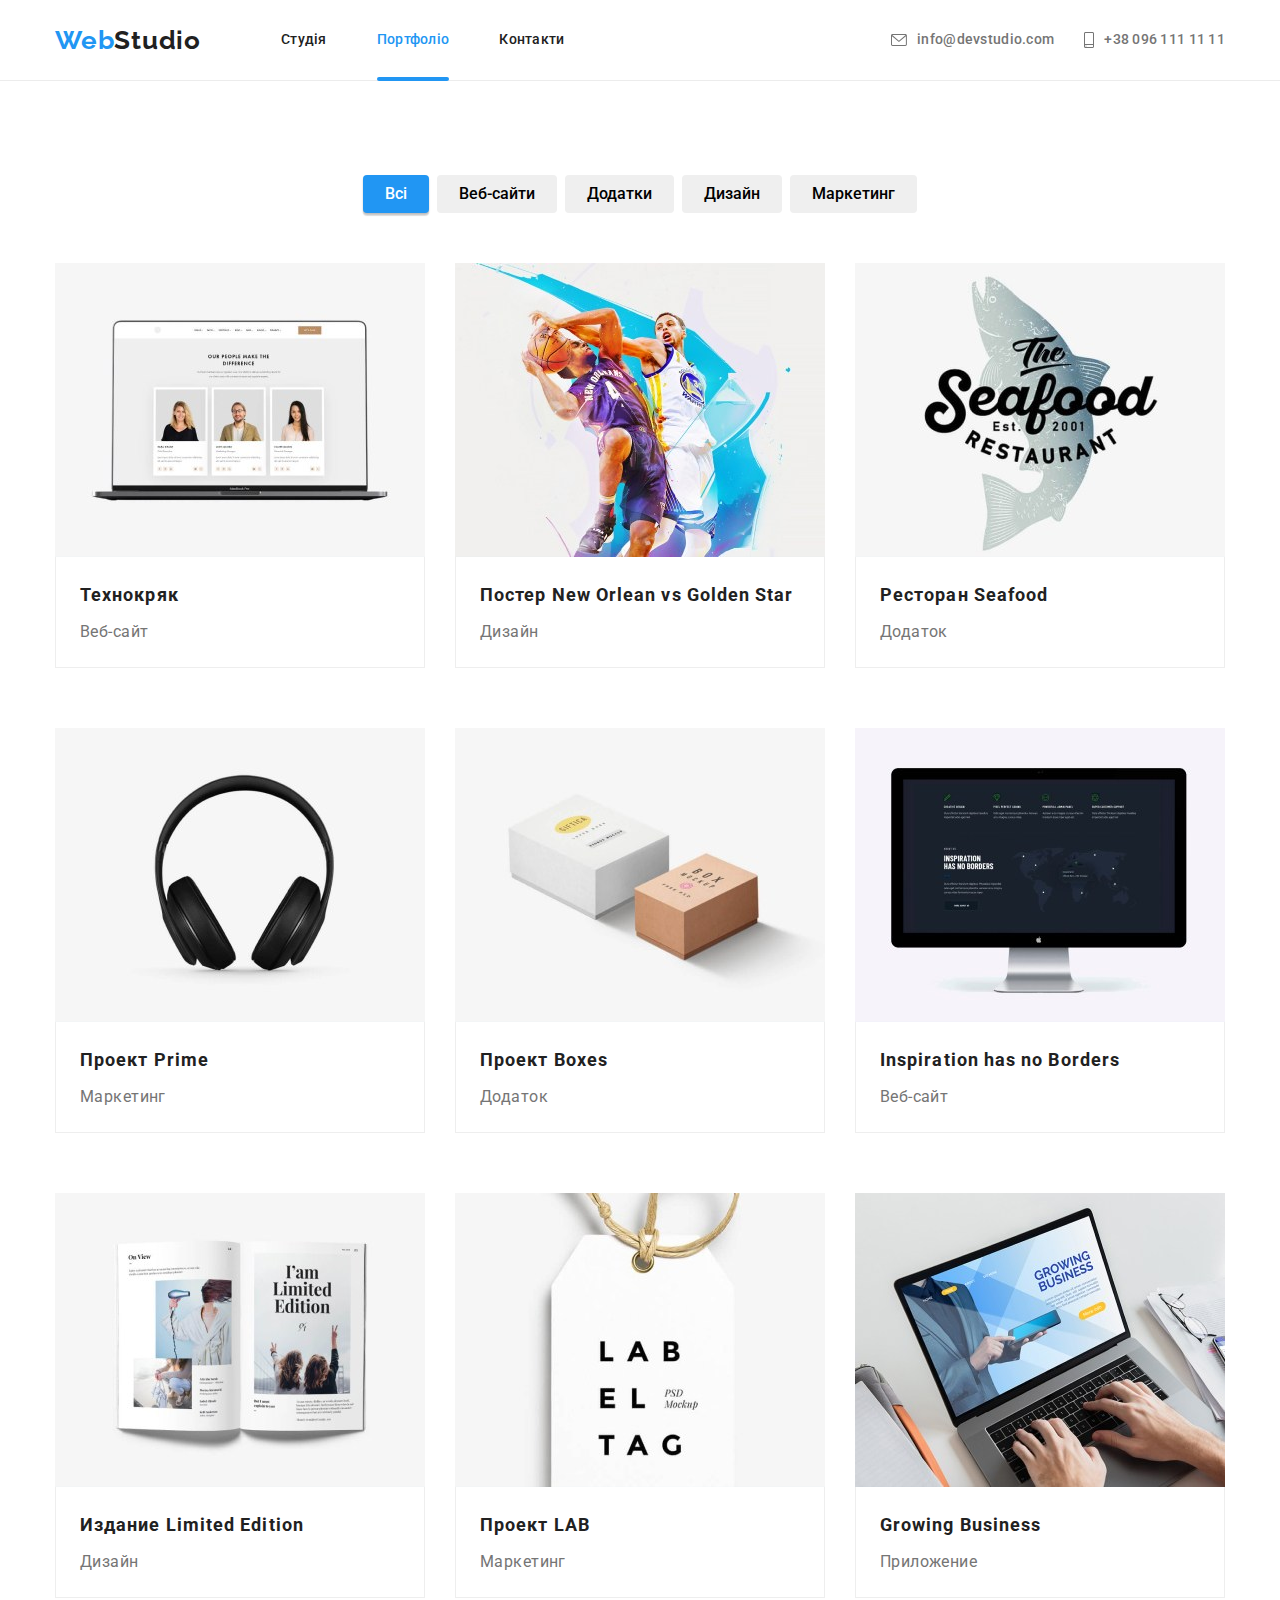
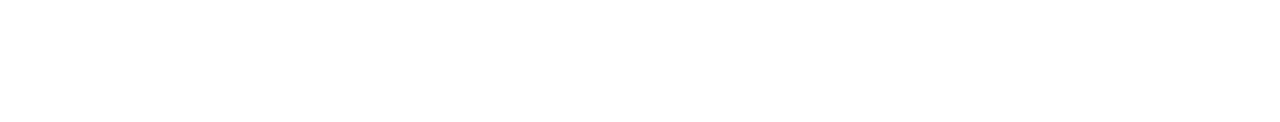
==== commit 38b1c6c7: "change1408" ====
--- a/portfolio.html
+++ b/portfolio.html
@@ -22,35 +22,103 @@
     <header class="header">
       <nav class="container main-nav">
         <a class="logo" href="./index.html">Web<span class="logo--black">Studio</span></a>
-        <ul class="main-nav__list list">
-          <li class="main-nav__item">
-            <a class="link main-nav__link" href="./index.html">Студія</a>
-          </li>
-          <li class="main-nav__item">
-            <a class="link main-nav__link main-nav__link--active" href="./portfolio.html"
-              >Портфоліо</a
-            >
-          </li>
-          <li class="main-nav__item"><a class="link main-nav__link" href="#">Контакти</a></li>
-        </ul>
-        <ul class="main-nav__list list">
-          <li class="main-nav__item">
-            <a class="link main-nav__link main-nav__link--cgrey" href="mailto:info@devstudio.com">
-              <svg class="main-nav__svg" width="16" height="12">
-                <use href="./images/icons.svg#icon-envelope"></use>
-              </svg>
-              <span>info@devstudio.com</span></a
-            >
-          </li>
-          <li class="main-nav__item">
-            <a class="link main-nav__link main-nav__link--cgrey" href="tel:+380961111111">
-              <svg class="main-nav__svg" width="10" height="16">
-                <use href="./images/icons.svg#icon-smartphone"></use>
-              </svg>
-              <span>+38 096 111 11 11</span></a
-            >
-          </li>
-        </ul>
+        <button
+          type="button"
+          class="menu-button"
+          data-menu-button
+          aria-expanded="false"
+          aria-controls="menu-containter"
+        >
+          <svg width="40" height="40" aria-label="Перемикач мобільного меню">
+            <use class="menu-button__menu" href="./images/icons.svg#icon-menu-btn"></use>
+            <use class="menu-button__close" href="./images/icons.svg#icon-close-btn"></use>
+          </svg>
+        </button>
+        <div class="menu-container" id="menu-containter" data-menu>
+          <div class="navigation">
+            <ul class="navigation__list list">
+              <li class="navigation__item">
+                <a class="link navigation__link" href="./index.html">Студія</a>
+              </li>
+              <li class="navigation__item">
+                <a class="link navigation__link navigation__link--active" href="./portfolio.html"
+                  >Портфоліо</a
+                >
+              </li>
+              <li class="navigation__item">
+                <a class="link navigation__link" href="#">Контакти</a>
+              </li>
+            </ul>
+          </div>
+          <div class="contacts">
+            <ul class="contacts__list list">
+              <li class="contacts__item">
+                <a
+                  class="link contacts__link contacts__link--cgrey contacts__link--email"
+                  href="mailto:info@devstudio.com"
+                >
+                  <svg class="contacts__svg" width="16" height="12">
+                    <use href="./images/icons.svg#icon-envelope"></use>
+                  </svg>
+                  <span>info@devstudio.com</span></a
+                >
+              </li>
+              <li class="contacts__item">
+                <a
+                  class="link contacts__link contacts__link--cgrey contacts__link--mobile"
+                  href="tel:+380961111111"
+                >
+                  <svg class="contacts__svg" width="10" height="16">
+                    <use href="./images/icons.svg#icon-smartphone"></use>
+                  </svg>
+                  <span>+38 096 111 11 11</span></a
+                >
+              </li>
+            </ul>
+          </div>
+          <ul class="social list">
+            <li class="social__item">
+              <a
+                class="social__link link"
+                href="#"
+                targer="_blank"
+                rel="noreferrer noopener"
+                aria-label="Посилання на Інстаграм"
+                >Instagram</a
+              >
+            </li>
+            <li class="social__item">
+              <a
+                class="social__link link"
+                href="#"
+                targer="_blank"
+                rel="noreferrer noopener"
+                aria-label="Посилання на Інстаграм"
+                >Twitter</a
+              >
+            </li>
+            <li class="social__item">
+              <a
+                class="social__link link"
+                href="#"
+                targer="_blank"
+                rel="noreferrer noopener"
+                aria-label="Посилання на Інстаграм"
+                >Facebook
+              </a>
+            </li>
+            <li class="social__item">
+              <a
+                class="social__link link"
+                href="#"
+                targer="_blank"
+                rel="noreferrer noopener"
+                aria-label="Посилання на Інстаграм"
+                >LinkedIn</a
+              >
+            </li>
+          </ul>
+        </div>
       </nav>
     </header>
     <main>
@@ -75,11 +143,24 @@
               <button class="filter__button" type="button">Маркетинг</button>
             </li>
           </ul>
-          <ul class="card-set list">
-            <li class="card-set__item porfolio-work__item">
-              <a class="link porfolio-work__link" href="#">
-                <div class="porfolio-work__thumb">
-                  <img src="./images/portfolio/portf_1.jpg" width="370" alt="Технокряк" />
+          <ul class="porfolio-work__list list">
+            <li class="porfolio-work__item">
+              <a class="link porfolio-work__link" href="#">
+                <div class="porfolio-work__thumb">
+                  <img
+                    srcset="
+                      ./images/portfolio/img-1-354.jpg 354w,
+                      ./images/portfolio/img-1-370.jpg 370w,
+                      ./images/portfolio/img-1-450.jpg 450w,
+                      ./images/portfolio/img-1-708.jpg 708w,
+                      ./images/portfolio/img-1-740.jpg 740w,
+                      ./images/portfolio/img-1-900.jpg 900w
+                    "
+                    sizes="(min-width: 1200px) 370px, (min-width: 768px) 354px, 100vw"
+                    src="./images/portfolio/img-1-370.jpg"
+                    width="450"
+                    alt="Технокряк"
+                  />
                   <div class="porfolio-work__overlay">
                     <p>
                       Ресурс пропонує комплексні пропозиції з різним рівнем функціоналу та сервісів.
@@ -94,12 +175,21 @@
                 </div>
               </a>
             </li>
-            <li class="card-set__item porfolio-work__item">
-              <a class="link porfolio-work__link" href="#">
-                <div class="porfolio-work__thumb">
-                  <img
-                    src="./images/portfolio/portf_2.jpg"
-                    width="370"
+            <li class="porfolio-work__item">
+              <a class="link porfolio-work__link" href="#">
+                <div class="porfolio-work__thumb">
+                  <img
+                    srcset="
+                      ./images/portfolio/img-2-354.jpg 354w,
+                      ./images/portfolio/img-2-370.jpg 370w,
+                      ./images/portfolio/img-2-450.jpg 450w,
+                      ./images/portfolio/img-2-708.jpg 708w,
+                      ./images/portfolio/img-2-740.jpg 740w,
+                      ./images/portfolio/img-2-900.jpg 900w
+                    "
+                    sizes="(min-width: 1200px) 370px, (min-width: 768px) 354px, 100vw"
+                    src="./images/portfolio/img-2-370.jpg"
+                    width="450"
                     alt="Постер New Orlean vs Golden Star"
                   />
                   <div class="porfolio-work__overlay">
@@ -116,10 +206,23 @@
                 </div>
               </a>
             </li>
-            <li class="card-set__item porfolio-work__item">
-              <a class="link porfolio-work__link" href="#">
-                <div class="porfolio-work__thumb">
-                  <img src="./images/portfolio/portf_3.jpg" width="370" alt="Ресторан Seafood" />
+            <li class="porfolio-work__item">
+              <a class="link porfolio-work__link" href="#">
+                <div class="porfolio-work__thumb">
+                  <img
+                    srcset="
+                      ./images/portfolio/img-3-354.jpg 354w,
+                      ./images/portfolio/img-3-370.jpg 370w,
+                      ./images/portfolio/img-3-450.jpg 450w,
+                      ./images/portfolio/img-3-708.jpg 708w,
+                      ./images/portfolio/img-3-740.jpg 740w,
+                      ./images/portfolio/img-3-900.jpg 900w
+                    "
+                    sizes="(min-width: 1200px) 370px, (min-width: 768px) 354px, 100vw"
+                    src="./images/portfolio/img-3-370.jpg"
+                    width="450"
+                    alt="Ресторан Seafood"
+                  />
                   <div class="porfolio-work__overlay">
                     <p>
                       Ресурс пропонує комплексні пропозиції з різним рівнем функціоналу та сервісів.
@@ -135,10 +238,23 @@
                 </div>
               </a>
             </li>
-            <li class="card-set__item porfolio-work__item">
-              <a class="link porfolio-work__link" href="#">
-                <div class="porfolio-work__thumb">
-                  <img src="./images/portfolio/portf_4.jpg" width="370" alt="Проект Prime" />
+            <li class="porfolio-work__item">
+              <a class="link porfolio-work__link" href="#">
+                <div class="porfolio-work__thumb">
+                  <img
+                    srcset="
+                      ./images/portfolio/img-4-354.jpg 354w,
+                      ./images/portfolio/img-4-370.jpg 370w,
+                      ./images/portfolio/img-4-450.jpg 450w,
+                      ./images/portfolio/img-4-708.jpg 708w,
+                      ./images/portfolio/img-4-740.jpg 740w,
+                      ./images/portfolio/img-4-900.jpg 900w
+                    "
+                    sizes="(min-width: 1200px) 370px, (min-width: 768px) 354px, 100vw"
+                    src="./images/portfolio/img-4-370.jpg"
+                    width="450"
+                    alt="Проект Prime"
+                  />
                   <div class="porfolio-work__overlay">
                     <p>
                       Ресурс пропонує комплексні пропозиції з різним рівнем функціоналу та сервісів.
@@ -154,10 +270,23 @@
                 </div>
               </a>
             </li>
-            <li class="card-set__item porfolio-work__item">
-              <a class="link porfolio-work__link" href="#">
-                <div class="porfolio-work__thumb">
-                  <img src="./images/portfolio/portf_5.jpg" width="370" alt="Проект Boxes" />
+            <li class="porfolio-work__item">
+              <a class="link porfolio-work__link" href="#">
+                <div class="porfolio-work__thumb">
+                  <img
+                    srcset="
+                      ./images/portfolio/img-5-354.jpg 354w,
+                      ./images/portfolio/img-5-370.jpg 370w,
+                      ./images/portfolio/img-5-450.jpg 450w,
+                      ./images/portfolio/img-5-708.jpg 708w,
+                      ./images/portfolio/img-5-740.jpg 740w,
+                      ./images/portfolio/img-5-900.jpg 900w
+                    "
+                    sizes="(min-width: 1200px) 370px, (min-width: 768px) 354px, 100vw"
+                    src="./images/portfolio/img-5-370.jpg"
+                    width="450"
+                    alt="Проект Boxes"
+                  />
                   <div class="porfolio-work__overlay">
                     <p>
                       Ресурс пропонує комплексні пропозиції з різним рівнем функціоналу та сервісів.
@@ -173,12 +302,21 @@
                 </div>
               </a>
             </li>
-            <li class="card-set__item porfolio-work__item">
-              <a class="link porfolio-work__link" href="#">
-                <div class="porfolio-work__thumb">
-                  <img
-                    src="./images/portfolio/portf_6.jpg"
-                    width="370"
+            <li class="porfolio-work__item">
+              <a class="link porfolio-work__link" href="#">
+                <div class="porfolio-work__thumb">
+                  <img
+                    srcset="
+                      ./images/portfolio/img-6-354.jpg 354w,
+                      ./images/portfolio/img-6-370.jpg 370w,
+                      ./images/portfolio/img-6-450.jpg 450w,
+                      ./images/portfolio/img-6-708.jpg 708w,
+                      ./images/portfolio/img-6-740.jpg 740w,
+                      ./images/portfolio/img-6-900.jpg 900w
+                    "
+                    sizes="(min-width: 1200px) 370px, (min-width: 768px) 354px, 100vw"
+                    src="./images/portfolio/img-6-370.jpg"
+                    width="450"
                     alt="Inspiration has no Borders"
                   />
                   <div class="porfolio-work__overlay">
@@ -196,12 +334,21 @@
                 </div>
               </a>
             </li>
-            <li class="card-set__item porfolio-work__item">
-              <a class="link porfolio-work__link" href="#">
-                <div class="porfolio-work__thumb">
-                  <img
-                    src="./images/portfolio/portf_7.jpg"
-                    width="370"
+            <li class="porfolio-work__item">
+              <a class="link porfolio-work__link" href="#">
+                <div class="porfolio-work__thumb">
+                  <img
+                    srcset="
+                      ./images/portfolio/img-7-354.jpg 354w,
+                      ./images/portfolio/img-7-370.jpg 370w,
+                      ./images/portfolio/img-7-450.jpg 450w,
+                      ./images/portfolio/img-7-708.jpg 708w,
+                      ./images/portfolio/img-7-740.jpg 740w,
+                      ./images/portfolio/img-7-900.jpg 900w
+                    "
+                    sizes="(min-width: 1200px) 370px, (min-width: 768px) 354px, 100vw"
+                    src="./images/portfolio/img-7-370.jpg"
+                    width="450"
                     alt="Издание Limited Edition"
                   />
                   <div class="porfolio-work__overlay">
@@ -219,10 +366,23 @@
                 </div>
               </a>
             </li>
-            <li class="card-set__item porfolio-work__item">
-              <a class="link porfolio-work__link" href="#">
-                <div class="porfolio-work__thumb">
-                  <img src="./images/portfolio/portf_8.jpg" width="370" alt="Проект LAB" />
+            <li class="porfolio-work__item">
+              <a class="link porfolio-work__link" href="#">
+                <div class="porfolio-work__thumb">
+                  <img
+                    srcset="
+                      ./images/portfolio/img-8-354.jpg 354w,
+                      ./images/portfolio/img-8-370.jpg 370w,
+                      ./images/portfolio/img-8-450.jpg 450w,
+                      ./images/portfolio/img-8-708.jpg 708w,
+                      ./images/portfolio/img-8-740.jpg 740w,
+                      ./images/portfolio/img-8-900.jpg 900w
+                    "
+                    sizes="(min-width: 1200px) 370px, (min-width: 768px) 354px, 100vw"
+                    src="./images/portfolio/img-8-370.jpg"
+                    width="450"
+                    alt="Проект LAB"
+                  />
                   <div class="porfolio-work__overlay">
                     <p>
                       Ресурс пропонує комплексні пропозиції з різним рівнем функціоналу та сервісів.
@@ -238,10 +398,23 @@
                 </div>
               </a>
             </li>
-            <li class="card-set__item porfolio-work__item">
-              <a class="link porfolio-work__link" href="#">
-                <div class="porfolio-work__thumb">
-                  <img src="./images/portfolio/portf_9.jpg" width="370" alt="Growing Business" />
+            <li class="porfolio-work__item">
+              <a class="link porfolio-work__link" href="#">
+                <div class="porfolio-work__thumb">
+                  <img
+                    srcset="
+                      ./images/portfolio/img-9-354.jpg 354w,
+                      ./images/portfolio/img-9-370.jpg 370w,
+                      ./images/portfolio/img-9-450.jpg 450w,
+                      ./images/portfolio/img-9-708.jpg 708w,
+                      ./images/portfolio/img-9-740.jpg 740w,
+                      ./images/portfolio/img-9-900.jpg 900w
+                    "
+                    sizes="(min-width: 1200px) 370px, (min-width: 768px) 354px, 100vw"
+                    src="./images/portfolio/img-9-370.jpg"
+                    width="450"
+                    alt="Growing Business"
+                  />
                   <div class="porfolio-work__overlay">
                     <p>
                       Ресурс пропонує комплексні пропозиції з різним рівнем функціоналу та сервісів.
@@ -261,7 +434,7 @@
         </div>
       </section>
     </main>
-    <footer class="footer">
+    <!-- <footer class="footer">
       <div class="container footer_card-set">
         <div class="footer__card-item">
           <a class="logo footer__logo" href="#">Web<span class="logo--white">Studio</span></a>
@@ -354,7 +527,8 @@
           </form>
         </div>
       </div>
-    </footer>
+    </footer> -->
     <script src="./js/modal.js"></script>
+    <script src="./js/menu.js"></script>
   </body>
 </html>
--- a/css/main.min.css
+++ b/css/main.min.css
@@ -1 +1 @@
-:root{--set-margin: 30px;--set-margin-ico: 10px;--set-item: 4}.site-about__subtitle,.footer__subtitle{font-size:14px;font-weight:700;line-height:1.14;text-transform:uppercase;letter-spacing:.03em}.visually-hidden{position:absolute;width:1px;height:1px;margin:-1px;border:0;padding:0;white-space:nowrap;-webkit-clip-path:inset(100%);clip-path:inset(100%);clip:rect(0 0 0 0);overflow:hidden}html{-webkit-box-sizing:border-box;box-sizing:border-box}body{color:#757575;font-family:"Roboto",sans-serif;letter-spacing:.03em;font-size:14px;line-height:1.71}.no-scroll{overflow:hidden}h1,h2,h3,h4,h5,h6,p,ul{margin:0px;padding:0px}img{display:block;max-width:100%;height:auto}.list{list-style-type:none}.link{text-decoration:none;color:currentColor}.container{width:1200px;padding-left:15px;padding-right:15px;margin-left:auto;margin-right:auto}.section{padding:94px 0px}.section__title{margin-top:0px;margin-bottom:50px;color:#212121;font-weight:700;font-size:36px;line-height:1.17;text-align:center}.card-set{display:-webkit-box;display:-ms-flexbox;display:flex;-ms-flex-wrap:wrap;flex-wrap:wrap;margin-left:calc(-1*var(--set-margin));margin-top:calc(-1*var(--set-margin))}.card-set__item{margin-left:var(--set-margin);margin-top:var(--set-margin)}.header{font-weight:500;line-height:1.14;letter-spacing:.02em;border-bottom:solid 1px #ececec}.footer{padding:60px 0px;background-color:#2f303a}.footer_card-set{display:-webkit-box;display:-ms-flexbox;display:flex;gap:70px;-webkit-box-align:baseline;-ms-flex-align:baseline;align-items:baseline}.footer__card-item:last-child{margin-left:auto}.footer__logo{margin-bottom:20px;display:block}.footer__subtitle{margin-bottom:20px;color:#fff}.hero{max-width:1600px;margin-left:auto;margin-right:auto;padding-top:200px;padding-bottom:200px;text-align:center;background-color:#2f303a;background-image:-webkit-gradient(linear, left top, right top, from(rgba(47, 48, 58, 0.4)), to(rgba(47, 48, 58, 0.4))),url(../images/hero/hero.jpg);background-image:linear-gradient(to right, rgba(47, 48, 58, 0.4), rgba(47, 48, 58, 0.4)),url(../images/hero/hero.jpg);background-position:center;background-size:cover;background-repeat:no-repeat}.hero__title{margin:0 auto;max-width:696px;margin-bottom:40px;color:#fff;font-weight:900;font-size:44px;line-height:1.36;letter-spacing:.06em;text-transform:uppercase}.hero__btn{margin-left:auto;margin-right:auto}.site-about{padding-bottom:0px}.site-about__item{-ms-flex-preferred-size:calc(25% - var(--set-margin));flex-basis:calc(25% - var(--set-margin))}.site-about__svg{display:-webkit-box;display:-ms-flexbox;display:flex;-webkit-box-pack:center;-ms-flex-pack:center;justify-content:center;-webkit-box-align:center;-ms-flex-align:center;align-items:center;width:100%;padding-top:25px;padding-bottom:25px;margin-bottom:30px;border-radius:4px;background-color:#f5f4fa}.site-about__subtitle{margin-bottom:10px;color:#212121}.site-work__item{position:relative;-ms-flex-preferred-size:calc(33.3333333333% - var(--set-margin));flex-basis:calc(33.3333333333% - var(--set-margin))}.site-work__block{position:absolute;bottom:0;left:0px;width:100%;padding-top:27px;padding-bottom:27px;background-color:rgba(47,48,58,.8);line-height:1.1428571429;text-align:center;text-transform:uppercase;color:#fff;font-size:14px}.site-command{background-color:#f5f4fa;text-align:center}.site-command__item{-ms-flex-preferred-size:calc(25% - var(--set-margin));flex-basis:calc(25% - var(--set-margin));-webkit-box-shadow:0px 1px 3px rgba(0,0,0,.12),0px 1px 1px rgba(0,0,0,.14),0px 2px 1px rgba(0,0,0,.2);box-shadow:0px 1px 3px rgba(0,0,0,.12),0px 1px 1px rgba(0,0,0,.14),0px 2px 1px rgba(0,0,0,.2);border-radius:0px 0px 4px 4px;background-color:var(--color-white)}.site-command__body{padding:30px}.site-command__name{color:#212121;font-weight:500;line-height:1.18;font-size:16px;margin-bottom:10px}.site-command__text{font-size:16px;line-height:1.19;margin-bottom:16px}.site-clients__item{-ms-flex-preferred-size:calc(16.6666666667% - var(--set-margin));flex-basis:calc(16.6666666667% - var(--set-margin))}.site-clients__link{display:-webkit-box;display:-ms-flexbox;display:flex;height:90px;-webkit-box-align:center;-ms-flex-align:center;align-items:center;fill:#afb1b8;border:1px solid;border-color:#afb1b8;border-radius:4px;-webkit-transition-property:fill,border-color;transition-property:fill,border-color;-webkit-transition-duration:250ms;transition-duration:250ms;-webkit-transition-timing-function:cubic-bezier(0.4, 0, 0.2, 1);transition-timing-function:cubic-bezier(0.4, 0, 0.2, 1)}.site-clients__link:hover,.site-clients__link:focus{fill:#2196f3;border-color:#2196f3}.site-clients__svg{display:block;margin:0 auto}.porfolio-work__item{-ms-flex-preferred-size:calc(33.3333333333% - var(--set-margin));flex-basis:calc(33.3333333333% - var(--set-margin))}.porfolio-work__link{display:block;-webkit-transition-property:-webkit-box-shadow;transition-property:-webkit-box-shadow;transition-property:box-shadow;transition-property:box-shadow, -webkit-box-shadow;-webkit-transition-duration:250ms;transition-duration:250ms;-webkit-transition-timing-function:cubic-bezier(0.4, 0, 0.2, 1);transition-timing-function:cubic-bezier(0.4, 0, 0.2, 1)}.porfolio-work__link:hover,.porfolio-work__link:focus{-webkit-box-shadow:0px 1px 1px rgba(0,0,0,.12),0px 4px 4px rgba(0,0,0,.06),1px 4px 6px rgba(0,0,0,.16);box-shadow:0px 1px 1px rgba(0,0,0,.12),0px 4px 4px rgba(0,0,0,.06),1px 4px 6px rgba(0,0,0,.16)}.porfolio-work__thumb{position:relative;overflow:hidden}.porfolio-work__overlay{position:absolute;width:100%;height:100%;bottom:0;left:0;padding-left:24px;padding-right:24px;padding-top:5px;padding-bottom:5px;display:-webkit-box;display:-ms-flexbox;display:flex;-webkit-box-pack:center;-ms-flex-pack:center;justify-content:center;-webkit-box-align:center;-ms-flex-align:center;align-items:center;line-height:1.5555555556;color:#fff;font-size:18px;background:rgba(33,150,243,.9);-webkit-transform:translateY(100%);transform:translateY(100%);-webkit-transition:-webkit-transform 250ms cubic-bezier(0.4, 0, 0.2, 1);transition:-webkit-transform 250ms cubic-bezier(0.4, 0, 0.2, 1);transition:transform 250ms cubic-bezier(0.4, 0, 0.2, 1);transition:transform 250ms cubic-bezier(0.4, 0, 0.2, 1), -webkit-transform 250ms cubic-bezier(0.4, 0, 0.2, 1)}.porfolio-work__link:hover .porfolio-work__overlay,.porfolio-work__link:focus .porfolio-work__overlay{-webkit-transform:translateY(0%);transform:translateY(0%)}.porfolio-work__block{padding:20px 24px;border-left:solid 1px #eee;border-right:solid 1px #eee;border-bottom:solid 1px #eee}.porfolio-work__title{margin-bottom:4px;color:#212121;font-weight:700;font-size:18px;line-height:2;letter-spacing:.06em}.porfolio-work__text{font-size:16px;line-height:1.88}.logo{color:#2196f3;text-decoration:none;font-family:"Raleway",sans-serif;font-weight:700;font-size:26px;line-height:1.19}.logo--black{color:#212121}.logo--white{color:#fff}.main-nav{display:-webkit-box;display:-ms-flexbox;display:flex;-webkit-box-align:center;-ms-flex-align:center;align-items:center}.main-nav__list{display:-webkit-box;display:-ms-flexbox;display:flex;margin-left:93px}.main-nav__list:last-child{margin-left:auto}.main-nav__item+.main-nav__item{margin-left:50px}.main-nav__item{position:relative}.main-nav__link{display:-webkit-inline-box;display:-ms-inline-flexbox;display:inline-flex;-webkit-box-align:center;-ms-flex-align:center;align-items:center;color:#212121;padding-top:32px;padding-bottom:32px;-webkit-transition-property:color;transition-property:color;-webkit-transition-duration:250ms;transition-duration:250ms;-webkit-transition-timing-function:cubic-bezier(0.4, 0, 0.2, 1);transition-timing-function:cubic-bezier(0.4, 0, 0.2, 1)}.main-nav__link--active{color:#2196f3}.main-nav__link--active::after{content:"";position:absolute;bottom:-1px;left:0px;display:block;width:100%;height:4px;border-radius:2px;background-color:#2196f3}.main-nav__link:hover,.main-nav__link:focus{color:#2196f3}.main-nav__link--cgrey{color:#757575}.main-nav__svg{margin-right:10px;fill:currentColor}.btn{display:-webkit-box;display:-ms-flexbox;display:flex;-webkit-box-pack:center;-ms-flex-pack:center;justify-content:center;-ms-flex-line-pack:center;align-content:center;min-width:200px;padding:10px 32px;font-weight:700;font-size:16px;line-height:1.88;font-family:inherit;cursor:pointer;letter-spacing:.06em;border:none;border-radius:4px;background-color:#2196f3;color:#fff;-webkit-box-shadow:0px 4px 4px rgba(0,0,0,.15);box-shadow:0px 4px 4px rgba(0,0,0,.15);-webkit-transition:background-color 250ms cubic-bezier(0.4, 0, 0.2, 1);transition:background-color 250ms cubic-bezier(0.4, 0, 0.2, 1)}.btn:hover,.btn:focus{background-color:#188ce8}.btn__icon{margin-right:10px}.contact{font-style:inherit}.contact__item{margin-bottom:9px}.contact__link{color:rgba(255,255,255,.6);font-style:normal;-webkit-transition-property:color;transition-property:color;-webkit-transition-duration:250ms;transition-duration:250ms;-webkit-transition-timing-function:cubic-bezier(0.4, 0, 0.2, 1);transition-timing-function:cubic-bezier(0.4, 0, 0.2, 1)}.contact__link:hover,.contact__link:focus{color:#fff}.form-mailing{display:-webkit-box;display:-ms-flexbox;display:flex;gap:12px;-webkit-box-align:start;-ms-flex-align:start;align-items:flex-start;-webkit-box-pack:justify;-ms-flex-pack:justify;justify-content:space-between}.form-mailing__input{width:358px;height:50px;padding:15px 16px;background-color:inherit;border:1px solid rgba(255,255,255,.3);-webkit-filter:drop-shadow(0px 4px 4px rgba(0, 0, 0, 0.15));filter:drop-shadow(0px 4px 4px rgba(0, 0, 0, 0.15));border-radius:4px;font-size:16px;line-height:1.25;font-weight:400;color:rgba(255,255,255,.6)}.backdrop{position:fixed;top:0px;left:0px;width:100%;height:100%;background:rgba(0,0,0,.2);opacity:1;-webkit-transition:opacity 250ms cubic-bezier(0.4, 0, 0.2, 1),visibility 250ms cubic-bezier(0.4, 0, 0.2, 1);transition:opacity 250ms cubic-bezier(0.4, 0, 0.2, 1),visibility 250ms cubic-bezier(0.4, 0, 0.2, 1)}.backdrop.is-hidden{opacity:0;visibility:hidden;pointer-events:none}.backdrop.is-hidden .modal{-webkit-transform:translate(-50%, -50%) scale(0.9);transform:translate(-50%, -50%) scale(0.9)}.modal{position:absolute;top:50%;left:50%;width:528px;height:581px;background-color:#fff;-webkit-box-shadow:0px 1px 3px rgba(0,0,0,.12),0px 1px 1px rgba(0,0,0,.14),0px 2px 1px rgba(0,0,0,.2);box-shadow:0px 1px 3px rgba(0,0,0,.12),0px 1px 1px rgba(0,0,0,.14),0px 2px 1px rgba(0,0,0,.2);border-radius:4px;padding:40px;-webkit-transform:translate(-50%, -50%) scale(1);transform:translate(-50%, -50%) scale(1);-webkit-transition:-webkit-transform 250ms cubic-bezier(0.4, 0, 0.2, 1);transition:-webkit-transform 250ms cubic-bezier(0.4, 0, 0.2, 1);transition:transform 250ms cubic-bezier(0.4, 0, 0.2, 1);transition:transform 250ms cubic-bezier(0.4, 0, 0.2, 1), -webkit-transform 250ms cubic-bezier(0.4, 0, 0.2, 1)}.btn-close{position:absolute;right:8px;top:8px;display:-webkit-box;display:-ms-flexbox;display:flex;-webkit-box-pack:center;-ms-flex-pack:center;justify-content:center;-webkit-box-align:center;-ms-flex-align:center;align-items:center;width:30px;height:30px;padding:0px;border:1px solid rgba(0,0,0,.1);border-radius:50%;background-color:rgba(0,0,0,0);cursor:pointer;fill:#000;-webkit-transition:fill 250ms cubic-bezier(0.4, 0, 0.2, 1);transition:fill 250ms cubic-bezier(0.4, 0, 0.2, 1)}.btn-close:hover,.btn-close:focus{fill:#2196f3}.form-feedback__title{display:block;margin-bottom:12px;line-height:1.15;font-size:20px;text-align:center;color:#212121}.form-feedback__field{margin-bottom:10px}.form-feedback__field--mb20{margin-bottom:20px}.form-feedback__label{display:block;margin-bottom:4px;font-size:12px;line-height:1.1666666667;letter-spacing:.01em}.form-feedback__block{position:relative}.form-feedback__input{display:block;width:100%;height:40px;padding:12px;padding-left:42px;border:1px solid;border-color:rgba(33,33,33,.2);border-radius:4px;cursor:pointer;-webkit-transition:border-color 250ms cubic-bezier(0.4, 0, 0.2, 1);transition:border-color 250ms cubic-bezier(0.4, 0, 0.2, 1)}.form-feedback__input:hover,.form-feedback__input:focus{outline:none;border-color:#2196f3}.form-feedback__icon{position:absolute;display:-webkit-box;display:-ms-flexbox;display:flex;-webkit-box-pack:center;-ms-flex-pack:center;justify-content:center;-webkit-box-align:center;-ms-flex-align:center;align-items:center;top:50%;left:12px;-webkit-transform:translateY(-50%);transform:translateY(-50%);fill:var(--color-black);-webkit-transition:fill 250ms var(--timing-function);transition:fill 250ms var(--timing-function)}.form-feedback__icon:hover{fill:#2196f3;cursor:pointer}.form-feedback__input:focus+.form-feedback__icon,.form-feedback__input:hover+.form-feedback__icon{fill:#2196f3}.form-feedback__textarea{display:block;width:100%;height:120px;padding:12px 16px;resize:none;border:solid 1px;border-color:rgba(33,33,33,.2);border-radius:4px;-webkit-transition:border-color 250ms cubic-bezier(0.4, 0, 0.2, 1);transition:border-color 250ms cubic-bezier(0.4, 0, 0.2, 1);cursor:pointer}.form-feedback__textarea::-webkit-input-placeholder{font-size:12px;line-height:1.1666666667;letter-spacing:.01em;color:rgba(117,117,117,.5)}.form-feedback__textarea::-moz-placeholder{font-size:12px;line-height:1.1666666667;letter-spacing:.01em;color:rgba(117,117,117,.5)}.form-feedback__textarea:-ms-input-placeholder{font-size:12px;line-height:1.1666666667;letter-spacing:.01em;color:rgba(117,117,117,.5)}.form-feedback__textarea::-ms-input-placeholder{font-size:12px;line-height:1.1666666667;letter-spacing:.01em;color:rgba(117,117,117,.5)}.form-feedback__textarea::placeholder{font-size:12px;line-height:1.1666666667;letter-spacing:.01em;color:rgba(117,117,117,.5)}.form-feedback__textarea:focus,.form-feedback__textarea:hover{outline:none;border-color:#2196f3}.form-feedback__btn{margin:0 auto}.custom-checkbox{display:-webkit-box;display:-ms-flexbox;display:flex;-webkit-box-align:center;-ms-flex-align:center;align-items:center;gap:9px;-webkit-box-pack:center;-ms-flex-pack:center;justify-content:center;margin-bottom:30px;cursor:pointer}.custom-checkbox:hover>.custom-checkbox__icon{border:solid 2px #2196f3}.custom-checkbox_input{-webkit-appearance:none;-moz-appearance:none;appearance:none;position:absolute}.custom-checkbox__icon{display:inline-block;width:16px;height:15px;background:#fff;border-radius:4px;border:solid 2px #212121;-webkit-transition:border 250ms cubic-bezier(0.4, 0, 0.2, 1),background 250ms cubic-bezier(0.4, 0, 0.2, 1);transition:border 250ms cubic-bezier(0.4, 0, 0.2, 1),background 250ms cubic-bezier(0.4, 0, 0.2, 1)}.custom-checkbox_input:checked+.custom-checkbox__icon{background-image:url(../images/modal/icon-check.svg);background-color:#2196f3;background-size:contain;background-origin:border-box;border:2px solid #2196f3}.custom-checkbox_input:focus+.custom-checkbox__icon{border:solid 2px #2196f3}.custom-checkbox__link{color:#2196f3}.filter{margin-bottom:50px;display:-webkit-box;display:-ms-flexbox;display:flex;-webkit-box-pack:center;-ms-flex-pack:center;justify-content:center}.filter__item+.filter__item{margin-left:8px}.filter__button{padding:6px 22px;border:none;border-radius:4px;font-weight:500;font-size:16px;line-height:1.63;text-align:center;font-family:inherit;cursor:pointer;-webkit-transition-property:color,background-color,-webkit-box-shadow;transition-property:color,background-color,-webkit-box-shadow;transition-property:color,background-color,box-shadow;transition-property:color,background-color,box-shadow,-webkit-box-shadow;-webkit-transition-duration:250ms;transition-duration:250ms;-webkit-transition-timing-function:cubic-bezier(0.4, 0, 0.2, 1);transition-timing-function:cubic-bezier(0.4, 0, 0.2, 1)}.filter__button:hover,.filter__button:focus,.filter__button--active{background-color:#2196f3;color:#fff;-webkit-box-shadow:0px 3px 1px rgba(0,0,0,.1),0px 1px 2px rgba(0,0,0,.08),0px 2px 2px rgba(0,0,0,.12);box-shadow:0px 3px 1px rgba(0,0,0,.1),0px 1px 2px rgba(0,0,0,.08),0px 2px 2px rgba(0,0,0,.12)}.card-set-ico{display:-webkit-box;display:-ms-flexbox;display:flex;gap:10px;-ms-flex-pack:distribute;justify-content:space-around}.card-set-ico__item{width:44px;height:44px;display:-webkit-box;display:-ms-flexbox;display:flex;border-radius:50%;-webkit-box-align:center;-ms-flex-align:center;align-items:center;-webkit-box-pack:center;-ms-flex-pack:center;justify-content:center;fill:#afb1b8;-webkit-transition-property:background-color,fill;transition-property:background-color,fill;-webkit-transition-duration:250ms;transition-duration:250ms;-webkit-transition-timing-function:cubic-bezier(0.4, 0, 0.2, 1);transition-timing-function:cubic-bezier(0.4, 0, 0.2, 1)}.card-set-ico__item:hover,.card-set-ico__item:focus{background-color:#2196f3;fill:#fff}.card-set-ico__item--footer{background-color:rgba(255,255,255,.1);-webkit-transition-property:background-color;transition-property:background-color;-webkit-transition-duration:250ms;transition-duration:250ms;-webkit-transition-timing-function:cubic-bezier(0.4, 0, 0.2, 1);transition-timing-function:cubic-bezier(0.4, 0, 0.2, 1);fill:#fff}/*# sourceMappingURL=main.min.css.map */+:root{--set-margin: 30px;--set-margin-ico: 10px;--set-item: 4}.site-about__subtitle,.footer__subtitle{font-size:14px;font-weight:700;line-height:1.14;text-transform:uppercase;letter-spacing:.03em}.visually-hidden{position:absolute;width:1px;height:1px;margin:-1px;border:0;padding:0;white-space:nowrap;-webkit-clip-path:inset(100%);clip-path:inset(100%);clip:rect(0 0 0 0);overflow:hidden}html{-webkit-box-sizing:border-box;box-sizing:border-box}body{color:#757575;font-family:"Roboto",sans-serif;letter-spacing:.03em;font-size:14px;line-height:1.71}.no-scroll{overflow:hidden}h1,h2,h3,h4,h5,h6,p,ul{margin:0px;padding:0px}img{display:block;max-width:100%;height:auto;-o-object-fit:cover;object-fit:cover;-o-object-position:center;object-position:center}.list{list-style-type:none}.link{text-decoration:none;color:currentColor}.container{padding-left:15px;padding-right:15px;margin-left:auto;margin-right:auto}@media screen and (min-width: 480px){.container{width:450px}}@media screen and (min-width: 768px){.container{width:738px}}@media screen and (min-width: 1200px){.container{width:1200px}}.section{padding:60px 0px}@media screen and (min-width: 1200px){.section{padding:94px 0px}}.section__title{margin-top:0px;margin-bottom:30px;font-weight:700;font-size:28px;line-height:1.17;color:#212121;text-align:center;letter-spacing:.03em}@media screen and (min-width: 1200px){.section__title{margin-bottom:50px;font-size:36px}}.card-set{display:-webkit-box;display:-ms-flexbox;display:flex;-ms-flex-wrap:wrap;flex-wrap:wrap;margin-left:calc(-1*var(--set-margin));margin-top:calc(-1*var(--set-margin))}.card-set__item{margin-left:var(--set-margin);margin-top:var(--set-margin)}.header{position:relative;font-weight:500;line-height:1.14;letter-spacing:.02em;border-bottom:solid 1px #ececec}.footer{padding:60px 0px;background-color:#2f303a}.footer_card-set{display:-webkit-box;display:-ms-flexbox;display:flex;gap:70px;-webkit-box-align:baseline;-ms-flex-align:baseline;align-items:baseline}.footer__card-item:last-child{margin-left:auto}.footer__logo{margin-bottom:20px;display:block}.footer__subtitle{margin-bottom:20px;color:#fff}.hero{max-width:1600px;padding-top:118px;padding-bottom:118px;margin-left:auto;margin-right:auto;background-color:#2f303a;background-image:-webkit-gradient(linear, left top, right top, from(rgba(47, 48, 58, 0.4)), to(rgba(47, 48, 58, 0.4))),url(../images/hero/img@1x_sm.png);background-image:linear-gradient(to right, rgba(47, 48, 58, 0.4), rgba(47, 48, 58, 0.4)),url(../images/hero/img@1x_sm.png);background-position:center;background-size:cover;background-repeat:no-repeat}@media(min-device-pixel-ratio: 2),(-webkit-min-device-pixel-ratio: 2),(min-resolution: 192dpi),(min-resolution: 2dppx){.hero{background-image:-webkit-gradient(linear, left top, right top, from(rgba(47, 48, 58, 0.4)), to(rgba(47, 48, 58, 0.4))),url(../images/hero/img@2x_sm.png);background-image:linear-gradient(to right, rgba(47, 48, 58, 0.4), rgba(47, 48, 58, 0.4)),url(../images/hero/img@2x_sm.png)}}@media screen and (min-width: 768px){.hero{background-image:-webkit-gradient(linear, left top, right top, from(rgba(47, 48, 58, 0.4)), to(rgba(47, 48, 58, 0.4))),url(../images/hero/img@1x_md.png);background-image:linear-gradient(to right, rgba(47, 48, 58, 0.4), rgba(47, 48, 58, 0.4)),url(../images/hero/img@1x_md.png)}}@media screen and (min-width: 768px)and (min-device-pixel-ratio: 2),screen and (min-width: 768px)and (-webkit-min-device-pixel-ratio: 2),screen and (min-width: 768px)and (min-resolution: 192dpi),screen and (min-width: 768px)and (min-resolution: 2dppx){.hero{background-image:-webkit-gradient(linear, left top, right top, from(rgba(47, 48, 58, 0.4)), to(rgba(47, 48, 58, 0.4))),url(../images/hero/img@2x_md.png);background-image:linear-gradient(to right, rgba(47, 48, 58, 0.4), rgba(47, 48, 58, 0.4)),url(../images/hero/img@2x_md.png)}}@media screen and (min-width: 1200px){.hero{padding-top:200px;padding-bottom:200px;background-image:-webkit-gradient(linear, left top, right top, from(rgba(47, 48, 58, 0.4)), to(rgba(47, 48, 58, 0.4))),url(../images/hero/img@1x_lg.png);background-image:linear-gradient(to right, rgba(47, 48, 58, 0.4), rgba(47, 48, 58, 0.4)),url(../images/hero/img@1x_lg.png)}}@media screen and (min-width: 1200px)and (min-device-pixel-ratio: 2),screen and (min-width: 1200px)and (-webkit-min-device-pixel-ratio: 2),screen and (min-width: 1200px)and (min-resolution: 192dpi),screen and (min-width: 1200px)and (min-resolution: 2dppx){.hero{background-image:-webkit-gradient(linear, left top, right top, from(rgba(47, 48, 58, 0.4)), to(rgba(47, 48, 58, 0.4))),url(../images/hero/img@2x_lg.png);background-image:linear-gradient(to right, rgba(47, 48, 58, 0.4), rgba(47, 48, 58, 0.4)),url(../images/hero/img@2x_lg.png)}}.hero__title{margin:0 auto;margin-bottom:30px;max-width:370px;text-align:center;font-size:26px;line-height:1.62;font-weight:900;color:#fff;letter-spacing:.06em;text-transform:uppercase}@media screen and (min-width: 1200px){.hero__title{max-width:696px;font-size:44px;line-height:1.36}}.hero__btn{margin-left:auto;margin-right:auto}@media screen and (min-width: 1200px){.site-about{padding-bottom:0px}}@media screen and (min-width: 768px){.site-about__list{display:-webkit-box;display:-ms-flexbox;display:flex;-ms-flex-wrap:wrap;flex-wrap:wrap;margin-left:calc(-1*var(--set-margin));margin-top:calc(-1*var(--set-margin))}}.site-about__item:not(:last-child){margin-bottom:30px}@media screen and (min-width: 768px){.site-about__item{margin-bottom:0px;margin-left:var(--set-margin);margin-top:var(--set-margin);-ms-flex-preferred-size:calc(50% - var(--set-margin));flex-basis:calc(50% - var(--set-margin))}}@media screen and (min-width: 1200px){.site-about__item{margin-left:var(--set-margin);margin-top:var(--set-margin);-ms-flex-preferred-size:calc(25% - var(--set-margin));flex-basis:calc(25% - var(--set-margin))}}.site-about__svg{display:-webkit-box;display:-ms-flexbox;display:flex;-webkit-box-pack:center;-ms-flex-pack:center;justify-content:center;-webkit-box-align:center;-ms-flex-align:center;align-items:center;width:100%;padding-top:25px;padding-bottom:25px;margin-bottom:30px;border-radius:4px;background-color:#f5f4fa}.site-about__subtitle{text-align:center;margin-bottom:10px;color:#212121}@media screen and (min-width: 768px){.site-about__subtitle{text-align:left}}.site-work{display:none}@media screen and (min-width: 1200px){.site-work{display:block}}.site-work__item{position:relative;-ms-flex-preferred-size:calc(33.3333333333% - var(--set-margin));flex-basis:calc(33.3333333333% - var(--set-margin))}.site-work__block{position:absolute;bottom:0;left:0px;width:100%;padding-top:27px;padding-bottom:27px;background-color:rgba(47,48,58,.8);line-height:1.1428571429;text-align:center;text-transform:uppercase;color:#fff;font-size:14px}.site-command{background-color:#f5f4fa;text-align:center}@media screen and (min-width: 768px){.site-command__list{display:-webkit-box;display:-ms-flexbox;display:flex;-ms-flex-wrap:wrap;flex-wrap:wrap;margin-left:calc(-1*var(--set-margin));margin-top:calc(-1*var(--set-margin))}}.site-command__item{-webkit-box-shadow:0px 1px 3px rgba(0,0,0,.12),0px 1px 1px rgba(0,0,0,.14),0px 2px 1px rgba(0,0,0,.2);box-shadow:0px 1px 3px rgba(0,0,0,.12),0px 1px 1px rgba(0,0,0,.14),0px 2px 1px rgba(0,0,0,.2);border-radius:0px 0px 4px 4px;background-color:var(--color-white)}@media screen and (max-width: 767px){.site-command__item:not(:last-child){margin-bottom:30px}}@media screen and (min-width: 768px){.site-command__item{margin-left:var(--set-margin);margin-top:var(--set-margin);-ms-flex-preferred-size:calc(50% - var(--set-margin));flex-basis:calc(50% - var(--set-margin))}}@media screen and (min-width: 1200px){.site-command__item{margin-left:var(--set-margin);margin-top:var(--set-margin);-ms-flex-preferred-size:calc(25% - var(--set-margin));flex-basis:calc(25% - var(--set-margin))}}.site-command__body{padding:30px}.site-command__name{color:#212121;font-weight:500;line-height:1.18;font-size:16px;margin-bottom:10px}.site-command__text{font-size:16px;line-height:1.19;margin-bottom:16px}.site-clients__list{display:-webkit-box;display:-ms-flexbox;display:flex;-ms-flex-wrap:wrap;flex-wrap:wrap;margin-left:calc(-1*var(--set-margin));margin-top:calc(-1*var(--set-margin))}.site-clients__item{margin-left:var(--set-margin);margin-top:var(--set-margin);-ms-flex-preferred-size:calc(50% - var(--set-margin));flex-basis:calc(50% - var(--set-margin))}@media screen and (min-width: 768px){.site-clients__item{margin-left:var(--set-margin);margin-top:var(--set-margin);-ms-flex-preferred-size:calc(33.3333333333% - var(--set-margin));flex-basis:calc(33.3333333333% - var(--set-margin))}}@media screen and (min-width: 1200px){.site-clients__item{margin-left:var(--set-margin);margin-top:var(--set-margin);-ms-flex-preferred-size:calc(16.6666666667% - var(--set-margin));flex-basis:calc(16.6666666667% - var(--set-margin))}}.site-clients__link{display:-webkit-box;display:-ms-flexbox;display:flex;height:92px;-webkit-box-align:center;-ms-flex-align:center;align-items:center;fill:#afb1b8;border:1px solid;border-color:#afb1b8;border-radius:4px;-webkit-transition-property:fill,border-color;transition-property:fill,border-color;-webkit-transition-duration:250ms;transition-duration:250ms;-webkit-transition-timing-function:cubic-bezier(0.4, 0, 0.2, 1);transition-timing-function:cubic-bezier(0.4, 0, 0.2, 1)}.site-clients__link:hover,.site-clients__link:focus{fill:#2196f3;border-color:#2196f3}.site-clients__svg{display:block;margin:0 auto}@media screen and (min-width: 768px){.porfolio-work__list{display:-webkit-box;display:-ms-flexbox;display:flex;-ms-flex-wrap:wrap;flex-wrap:wrap;margin-left:calc(-1*var(--set-margin));margin-top:calc(-1*var(--set-margin))}}.porfolio-work__item:not(:last-child){margin-bottom:30px}@media screen and (min-width: 768px){.porfolio-work__item{margin-bottom:0px;margin-left:var(--set-margin);margin-top:var(--set-margin);-ms-flex-preferred-size:calc(50% - var(--set-margin));flex-basis:calc(50% - var(--set-margin))}}@media screen and (min-width: 1200px){.porfolio-work__item{margin-left:var(--set-margin);margin-top:var(--set-margin);-ms-flex-preferred-size:calc(33.3333333333% - var(--set-margin));flex-basis:calc(33.3333333333% - var(--set-margin))}}.porfolio-work__link{display:block;-webkit-transition-property:-webkit-box-shadow;transition-property:-webkit-box-shadow;transition-property:box-shadow;transition-property:box-shadow, -webkit-box-shadow;-webkit-transition-duration:250ms;transition-duration:250ms;-webkit-transition-timing-function:cubic-bezier(0.4, 0, 0.2, 1);transition-timing-function:cubic-bezier(0.4, 0, 0.2, 1)}.porfolio-work__link:hover,.porfolio-work__link:focus{-webkit-box-shadow:0px 1px 1px rgba(0,0,0,.12),0px 4px 4px rgba(0,0,0,.06),1px 4px 6px rgba(0,0,0,.16);box-shadow:0px 1px 1px rgba(0,0,0,.12),0px 4px 4px rgba(0,0,0,.06),1px 4px 6px rgba(0,0,0,.16)}.porfolio-work__thumb{position:relative;overflow:hidden}.porfolio-work__overlay{position:absolute;width:100%;height:100%;bottom:0;left:0;padding-left:24px;padding-right:24px;padding-top:5px;padding-bottom:5px;display:-webkit-box;display:-ms-flexbox;display:flex;-webkit-box-pack:center;-ms-flex-pack:center;justify-content:center;-webkit-box-align:center;-ms-flex-align:center;align-items:center;line-height:1.5555555556;color:#fff;font-size:18px;background:rgba(33,150,243,.9);-webkit-transform:translateY(100%);transform:translateY(100%);-webkit-transition:-webkit-transform 250ms cubic-bezier(0.4, 0, 0.2, 1);transition:-webkit-transform 250ms cubic-bezier(0.4, 0, 0.2, 1);transition:transform 250ms cubic-bezier(0.4, 0, 0.2, 1);transition:transform 250ms cubic-bezier(0.4, 0, 0.2, 1), -webkit-transform 250ms cubic-bezier(0.4, 0, 0.2, 1)}.porfolio-work__link:hover .porfolio-work__overlay,.porfolio-work__link:focus .porfolio-work__overlay{-webkit-transform:translateY(0%);transform:translateY(0%)}.porfolio-work__block{padding:20px 24px;border-left:solid 1px #eee;border-right:solid 1px #eee;border-bottom:solid 1px #eee}.porfolio-work__title{margin-bottom:4px;color:#212121;font-weight:700;font-size:18px;line-height:2;letter-spacing:.06em}.porfolio-work__text{font-size:16px;line-height:1.88}.logo{color:#2196f3;text-decoration:none;font-family:"Raleway",sans-serif;font-weight:700;font-size:26px;line-height:1.19;letter-spacing:.03em}.logo--black{color:#212121}.logo--white{color:#fff}.main-nav{display:-webkit-box;display:-ms-flexbox;display:flex;-webkit-box-align:center;-ms-flex-align:center;align-items:center}@media screen and (min-width: 768px){.main-nav{gap:80px}}.main-nav__list{display:-webkit-box;display:-ms-flexbox;display:flex;margin-left:93px}.main-nav__list:last-child{margin-left:auto}.main-nav__item+.main-nav__item{margin-left:50px}.main-nav__item{position:relative}.main-nav__link{display:-webkit-inline-box;display:-ms-inline-flexbox;display:inline-flex;-webkit-box-align:center;-ms-flex-align:center;align-items:center;color:#212121;padding-top:32px;padding-bottom:32px;-webkit-transition-property:color;transition-property:color;-webkit-transition-duration:250ms;transition-duration:250ms;-webkit-transition-timing-function:cubic-bezier(0.4, 0, 0.2, 1);transition-timing-function:cubic-bezier(0.4, 0, 0.2, 1)}.main-nav__link--active{color:#2196f3}.main-nav__link--active::after{content:"";position:absolute;bottom:-1px;left:0px;display:block;width:100%;height:4px;border-radius:2px;background-color:#2196f3}.main-nav__link:hover,.main-nav__link:focus{color:#2196f3}.main-nav__link--cgrey{color:#757575}.main-nav__svg{margin-right:10px;fill:currentColor}.btn{display:-webkit-box;display:-ms-flexbox;display:flex;-webkit-box-pack:center;-ms-flex-pack:center;justify-content:center;-ms-flex-line-pack:center;align-content:center;min-width:200px;padding:10px 32px;font-weight:700;font-size:16px;line-height:1.88;font-family:inherit;cursor:pointer;letter-spacing:.06em;border:none;border-radius:4px;background-color:#2196f3;color:#fff;-webkit-box-shadow:0px 4px 4px rgba(0,0,0,.15);box-shadow:0px 4px 4px rgba(0,0,0,.15);-webkit-transition:background-color 250ms cubic-bezier(0.4, 0, 0.2, 1);transition:background-color 250ms cubic-bezier(0.4, 0, 0.2, 1)}.btn:hover,.btn:focus{background-color:#188ce8}.btn__icon{margin-right:10px}.contact{font-style:inherit}.contact__item{margin-bottom:9px}.contact__link{color:rgba(255,255,255,.6);font-style:normal;-webkit-transition-property:color;transition-property:color;-webkit-transition-duration:250ms;transition-duration:250ms;-webkit-transition-timing-function:cubic-bezier(0.4, 0, 0.2, 1);transition-timing-function:cubic-bezier(0.4, 0, 0.2, 1)}.contact__link:hover,.contact__link:focus{color:#fff}.form-mailing{display:-webkit-box;display:-ms-flexbox;display:flex;gap:12px;-webkit-box-align:start;-ms-flex-align:start;align-items:flex-start;-webkit-box-pack:justify;-ms-flex-pack:justify;justify-content:space-between}.form-mailing__input{width:358px;height:50px;padding:15px 16px;background-color:inherit;border:1px solid rgba(255,255,255,.3);-webkit-filter:drop-shadow(0px 4px 4px rgba(0, 0, 0, 0.15));filter:drop-shadow(0px 4px 4px rgba(0, 0, 0, 0.15));border-radius:4px;font-size:16px;line-height:1.25;font-weight:400;color:rgba(255,255,255,.6)}.backdrop{position:fixed;top:0px;left:0px;width:100%;height:100%;background:rgba(0,0,0,.2);opacity:1;-webkit-transition:opacity 250ms cubic-bezier(0.4, 0, 0.2, 1),visibility 250ms cubic-bezier(0.4, 0, 0.2, 1);transition:opacity 250ms cubic-bezier(0.4, 0, 0.2, 1),visibility 250ms cubic-bezier(0.4, 0, 0.2, 1)}.backdrop.is-hidden{opacity:0;visibility:hidden;pointer-events:none}.backdrop.is-hidden .modal{-webkit-transform:translate(-50%, -50%) scale(0.9);transform:translate(-50%, -50%) scale(0.9)}.modal{position:absolute;top:50%;left:50%;width:528px;height:581px;background-color:#fff;-webkit-box-shadow:0px 1px 3px rgba(0,0,0,.12),0px 1px 1px rgba(0,0,0,.14),0px 2px 1px rgba(0,0,0,.2);box-shadow:0px 1px 3px rgba(0,0,0,.12),0px 1px 1px rgba(0,0,0,.14),0px 2px 1px rgba(0,0,0,.2);border-radius:4px;padding:40px;-webkit-transform:translate(-50%, -50%) scale(1);transform:translate(-50%, -50%) scale(1);-webkit-transition:-webkit-transform 250ms cubic-bezier(0.4, 0, 0.2, 1);transition:-webkit-transform 250ms cubic-bezier(0.4, 0, 0.2, 1);transition:transform 250ms cubic-bezier(0.4, 0, 0.2, 1);transition:transform 250ms cubic-bezier(0.4, 0, 0.2, 1), -webkit-transform 250ms cubic-bezier(0.4, 0, 0.2, 1)}.btn-close{position:absolute;right:8px;top:8px;display:-webkit-box;display:-ms-flexbox;display:flex;-webkit-box-pack:center;-ms-flex-pack:center;justify-content:center;-webkit-box-align:center;-ms-flex-align:center;align-items:center;width:30px;height:30px;padding:0px;border:1px solid rgba(0,0,0,.1);border-radius:50%;background-color:rgba(0,0,0,0);cursor:pointer;fill:#000;-webkit-transition:fill 250ms cubic-bezier(0.4, 0, 0.2, 1);transition:fill 250ms cubic-bezier(0.4, 0, 0.2, 1)}.btn-close:hover,.btn-close:focus{fill:#2196f3}.form-feedback__title{display:block;margin-bottom:12px;line-height:1.15;font-size:20px;text-align:center;color:#212121}.form-feedback__field{margin-bottom:10px}.form-feedback__field--mb20{margin-bottom:20px}.form-feedback__label{display:block;margin-bottom:4px;font-size:12px;line-height:1.1666666667;letter-spacing:.01em}.form-feedback__block{position:relative}.form-feedback__input{display:block;width:100%;height:40px;padding:12px;padding-left:42px;border:1px solid;border-color:rgba(33,33,33,.2);border-radius:4px;cursor:pointer;-webkit-transition:border-color 250ms cubic-bezier(0.4, 0, 0.2, 1);transition:border-color 250ms cubic-bezier(0.4, 0, 0.2, 1)}.form-feedback__input:hover,.form-feedback__input:focus{outline:none;border-color:#2196f3}.form-feedback__icon{position:absolute;display:-webkit-box;display:-ms-flexbox;display:flex;-webkit-box-pack:center;-ms-flex-pack:center;justify-content:center;-webkit-box-align:center;-ms-flex-align:center;align-items:center;top:50%;left:12px;-webkit-transform:translateY(-50%);transform:translateY(-50%);fill:var(--color-black);-webkit-transition:fill 250ms var(--timing-function);transition:fill 250ms var(--timing-function)}.form-feedback__icon:hover{fill:#2196f3;cursor:pointer}.form-feedback__input:focus+.form-feedback__icon,.form-feedback__input:hover+.form-feedback__icon{fill:#2196f3}.form-feedback__textarea{display:block;width:100%;height:120px;padding:12px 16px;resize:none;border:solid 1px;border-color:rgba(33,33,33,.2);border-radius:4px;-webkit-transition:border-color 250ms cubic-bezier(0.4, 0, 0.2, 1);transition:border-color 250ms cubic-bezier(0.4, 0, 0.2, 1);cursor:pointer}.form-feedback__textarea::-webkit-input-placeholder{font-size:12px;line-height:1.1666666667;letter-spacing:.01em;color:rgba(117,117,117,.5)}.form-feedback__textarea::-moz-placeholder{font-size:12px;line-height:1.1666666667;letter-spacing:.01em;color:rgba(117,117,117,.5)}.form-feedback__textarea:-ms-input-placeholder{font-size:12px;line-height:1.1666666667;letter-spacing:.01em;color:rgba(117,117,117,.5)}.form-feedback__textarea::-ms-input-placeholder{font-size:12px;line-height:1.1666666667;letter-spacing:.01em;color:rgba(117,117,117,.5)}.form-feedback__textarea::placeholder{font-size:12px;line-height:1.1666666667;letter-spacing:.01em;color:rgba(117,117,117,.5)}.form-feedback__textarea:focus,.form-feedback__textarea:hover{outline:none;border-color:#2196f3}.form-feedback__btn{margin:0 auto}.custom-checkbox{display:-webkit-box;display:-ms-flexbox;display:flex;-webkit-box-align:center;-ms-flex-align:center;align-items:center;gap:9px;-webkit-box-pack:center;-ms-flex-pack:center;justify-content:center;margin-bottom:30px;cursor:pointer}.custom-checkbox:hover>.custom-checkbox__icon{border:solid 2px #2196f3}.custom-checkbox_input{-webkit-appearance:none;-moz-appearance:none;appearance:none;position:absolute}.custom-checkbox__icon{display:inline-block;width:16px;height:15px;background:#fff;border-radius:4px;border:solid 2px #212121;-webkit-transition:border 250ms cubic-bezier(0.4, 0, 0.2, 1),background 250ms cubic-bezier(0.4, 0, 0.2, 1);transition:border 250ms cubic-bezier(0.4, 0, 0.2, 1),background 250ms cubic-bezier(0.4, 0, 0.2, 1)}.custom-checkbox_input:checked+.custom-checkbox__icon{background-image:url(../images/modal/icon-check.svg);background-color:#2196f3;background-size:contain;background-origin:border-box;border:2px solid #2196f3}.custom-checkbox_input:focus+.custom-checkbox__icon{border:solid 2px #2196f3}.custom-checkbox__link{color:#2196f3}.filter{margin-bottom:43px;display:-webkit-box;display:-ms-flexbox;display:flex;gap:8px}@media screen and (max-width: 767px){.filter{-ms-flex-wrap:wrap;flex-wrap:wrap;-webkit-box-pack:start;-ms-flex-pack:start;justify-content:start}}@media screen and (min-width: 768px){.filter{-webkit-box-pack:center;-ms-flex-pack:center;justify-content:center}}.filter__item{margin-bottom:7px}.filter__button{padding:6px 22px;border:none;border-radius:4px;font-weight:500;font-size:16px;line-height:1.63;text-align:center;font-family:inherit;cursor:pointer;-webkit-transition-property:color,background-color,-webkit-box-shadow;transition-property:color,background-color,-webkit-box-shadow;transition-property:color,background-color,box-shadow;transition-property:color,background-color,box-shadow,-webkit-box-shadow;-webkit-transition-duration:250ms;transition-duration:250ms;-webkit-transition-timing-function:cubic-bezier(0.4, 0, 0.2, 1);transition-timing-function:cubic-bezier(0.4, 0, 0.2, 1)}.filter__button:hover,.filter__button:focus,.filter__button--active{background-color:#2196f3;color:#fff;-webkit-box-shadow:0px 3px 1px rgba(0,0,0,.1),0px 1px 2px rgba(0,0,0,.08),0px 2px 2px rgba(0,0,0,.12);box-shadow:0px 3px 1px rgba(0,0,0,.1),0px 1px 2px rgba(0,0,0,.08),0px 2px 2px rgba(0,0,0,.12)}.card-set-ico{display:-webkit-box;display:-ms-flexbox;display:flex;gap:10px;-ms-flex-pack:distribute;justify-content:space-around}.card-set-ico__item{width:44px;height:44px;display:-webkit-box;display:-ms-flexbox;display:flex;border-radius:50%;-webkit-box-align:center;-ms-flex-align:center;align-items:center;-webkit-box-pack:center;-ms-flex-pack:center;justify-content:center;fill:#afb1b8;-webkit-transition-property:background-color,fill;transition-property:background-color,fill;-webkit-transition-duration:250ms;transition-duration:250ms;-webkit-transition-timing-function:cubic-bezier(0.4, 0, 0.2, 1);transition-timing-function:cubic-bezier(0.4, 0, 0.2, 1)}.card-set-ico__item:hover,.card-set-ico__item:focus{background-color:#2196f3;fill:#fff}.card-set-ico__item--footer{background-color:rgba(255,255,255,.1);-webkit-transition-property:background-color;transition-property:background-color;-webkit-transition-duration:250ms;transition-duration:250ms;-webkit-transition-timing-function:cubic-bezier(0.4, 0, 0.2, 1);transition-timing-function:cubic-bezier(0.4, 0, 0.2, 1);fill:#fff}.menu-button{display:-webkit-inline-box;display:-ms-inline-flexbox;display:inline-flex;margin:0;padding:10px 0;margin-left:auto;border:none;background-color:rgba(0,0,0,0);z-index:101;cursor:pointer}@media screen and (min-width: 768px){.menu-button{display:none}}.menu-button__close{display:none}.menu-button.is-open .menu-button__close{display:block}.menu-button__menu{display:block}.menu-button.is-open .menu-button__menu{display:none}.menu-container{background-color:#fff;width:100%}@media screen and (max-width: 767px){.menu-container{display:none;position:fixed;top:0;left:0;width:100%;height:100%;padding:48px 40px;z-index:100}.menu-container.is-open{display:-webkit-box;display:-ms-flexbox;display:flex;-webkit-box-orient:vertical;-webkit-box-direction:normal;-ms-flex-direction:column;flex-direction:column}}@media screen and (min-width: 768px){.menu-container{display:-webkit-box;display:-ms-flexbox;display:flex;-webkit-box-pack:justify;-ms-flex-pack:justify;justify-content:space-between;-webkit-box-align:center;-ms-flex-align:center;align-items:center}}@media screen and (max-width: 767px){.contacts{margin-bottom:64px}}@media screen and (min-width: 768px){.contacts__list{display:-webkit-box;display:-ms-flexbox;display:flex}}@media screen and (min-width: 768px)and (max-width: 1199px){.contacts__list{font-size:12px;-webkit-box-orient:vertical;-webkit-box-direction:normal;-ms-flex-direction:column;flex-direction:column}}@media screen and (max-width: 767px){.contacts__list{display:-webkit-box;display:-ms-flexbox;display:flex;-webkit-box-orient:vertical;-webkit-box-direction:reverse;-ms-flex-direction:column-reverse;flex-direction:column-reverse;gap:32px}}@media screen and (min-width: 768px){.contacts__item{position:relative}}@media screen and (min-width: 1200px){.contacts__item+.contacts__item{margin-left:30px}}@media screen and (min-width: 768px)and (max-width: 1199px){.contacts__item:first-child{margin-bottom:10px}}.contacts__link{display:-webkit-box;display:-ms-flexbox;display:flex;-webkit-box-align:center;-ms-flex-align:center;align-items:center;color:#212121;-webkit-transition-property:color;transition-property:color;-webkit-transition-duration:250ms;transition-duration:250ms;-webkit-transition-timing-function:cubic-bezier(0.4, 0, 0.2, 1);transition-timing-function:cubic-bezier(0.4, 0, 0.2, 1)}.contacts__link:hover,.contacts__link:focus{color:#2196f3}.contacts__link--cgrey{color:#757575}@media screen and (min-width: 1200px){.contacts__link{padding-top:32px;padding-bottom:32px}}@media screen and (max-width: 767px){.contacts__link--mobile{font-size:34px;line-height:1.18;color:#2196f3}.contacts__link--email{font-size:24px;line-height:1.17}}.contacts__svg{display:none}@media screen and (min-width: 768px){.contacts__svg{display:block;margin-right:10px;fill:currentColor}}@media screen and (max-width: 767px){.navigation{margin-bottom:auto}}@media screen and (min-width: 768px){.navigation__list{display:-webkit-box;display:-ms-flexbox;display:flex;margin-left:93px}.navigation__list:last-child{margin-left:auto}}@media screen and (min-width: 768px){.navigation__item+.navigation__item{margin-left:50px}}@media screen and (min-width: 768px){.navigation__item{position:relative}}@media screen and (max-width: 767px){.navigation__item{display:block}.navigation__item:not(:last-child){margin-bottom:20px}}.navigation__link{color:#212121;-webkit-transition-property:color;transition-property:color;-webkit-transition-duration:250ms;transition-duration:250ms;-webkit-transition-timing-function:cubic-bezier(0.4, 0, 0.2, 1);transition-timing-function:cubic-bezier(0.4, 0, 0.2, 1)}.navigation__link--active{color:#2196f3}.navigation__link:hover,.navigation__link:focus{color:#2196f3}@media screen and (min-width: 768px){.navigation__link{display:-webkit-inline-box;display:-ms-inline-flexbox;display:inline-flex;-webkit-box-align:center;-ms-flex-align:center;align-items:center;padding-top:32px;padding-bottom:32px}.navigation__link--active::after{content:"";position:absolute;bottom:-1px;left:0px;display:block;width:100%;height:4px;border-radius:2px;background-color:#2196f3}}@media screen and (max-width: 767px){.navigation__link{font-size:40px;line-height:1.18;letter-spacing:.02em}}.social{display:none}@media screen and (max-width: 767px){.social{display:-webkit-box;display:-ms-flexbox;display:flex;-ms-flex-wrap:wrap;flex-wrap:wrap;gap:10px}}.social__item:not(:last-child){border-right:1px solid rgba(33,33,33,.2);padding-right:10px}.social__link{font-weight:500;font-size:18px;line-height:1.22px;color:#2196f3}/*# sourceMappingURL=main.min.css.map */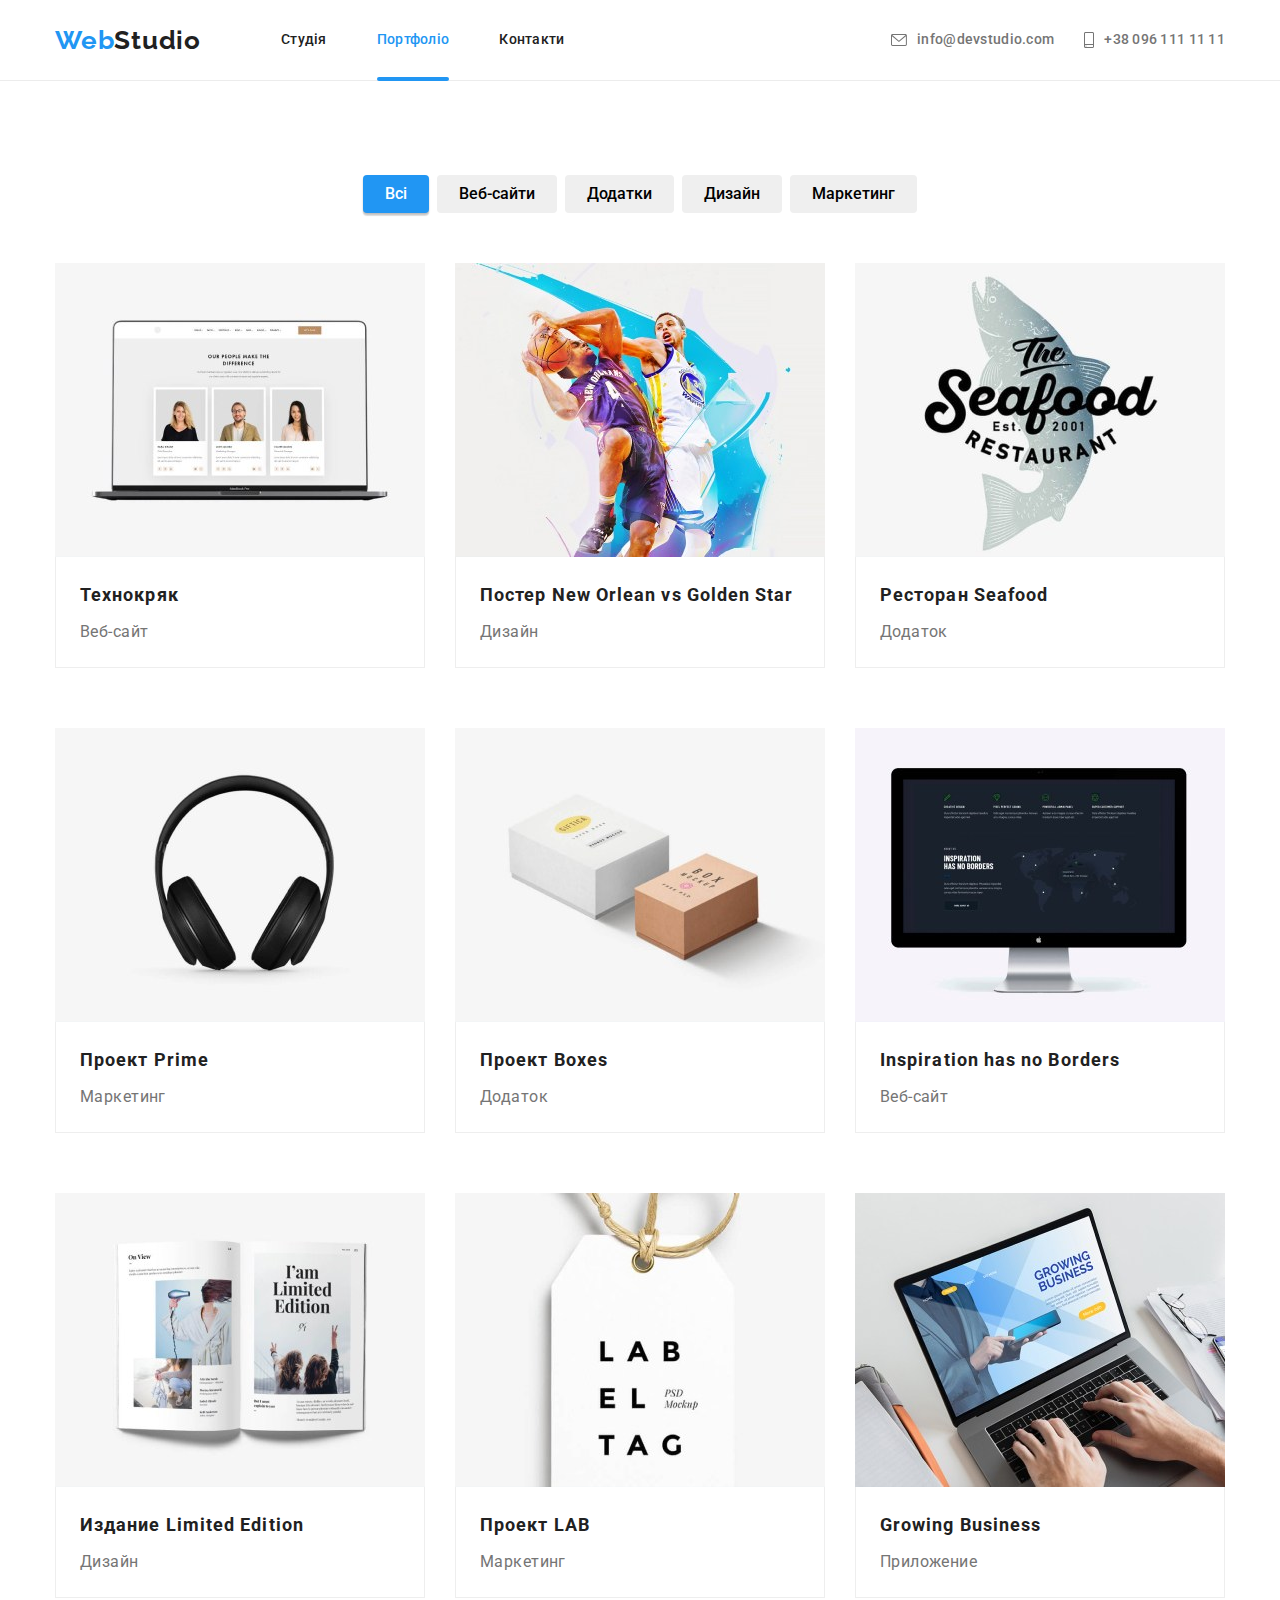
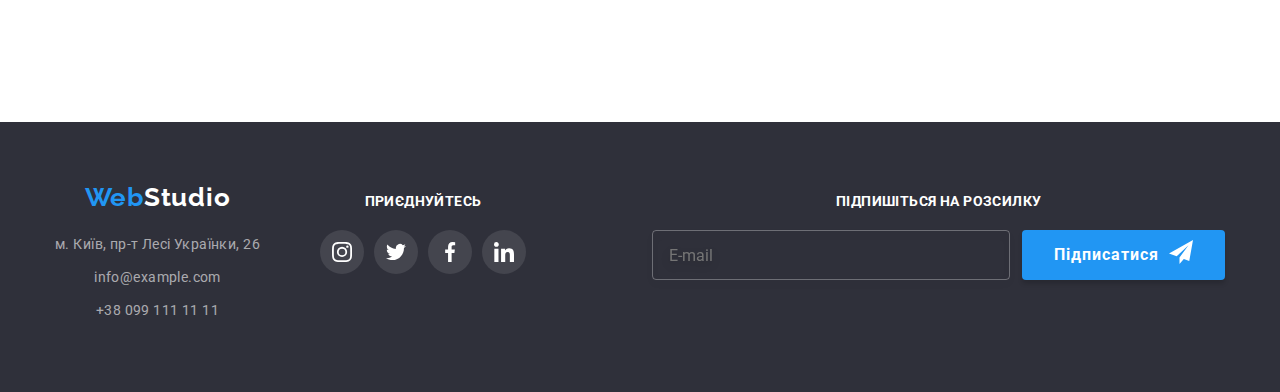
==== commit 08e869a6: "change_finish" ====
--- a/portfolio.html
+++ b/portfolio.html
@@ -81,7 +81,7 @@
               <a
                 class="social__link link"
                 href="#"
-                targer="_blank"
+                target="_blank"
                 rel="noreferrer noopener"
                 aria-label="Посилання на Інстаграм"
                 >Instagram</a
@@ -91,7 +91,7 @@
               <a
                 class="social__link link"
                 href="#"
-                targer="_blank"
+                target="_blank"
                 rel="noreferrer noopener"
                 aria-label="Посилання на Інстаграм"
                 >Twitter</a
@@ -101,7 +101,7 @@
               <a
                 class="social__link link"
                 href="#"
-                targer="_blank"
+                target="_blank"
                 rel="noreferrer noopener"
                 aria-label="Посилання на Інстаграм"
                 >Facebook
@@ -111,7 +111,7 @@
               <a
                 class="social__link link"
                 href="#"
-                targer="_blank"
+                target="_blank"
                 rel="noreferrer noopener"
                 aria-label="Посилання на Інстаграм"
                 >LinkedIn</a
@@ -434,7 +434,7 @@
         </div>
       </section>
     </main>
-    <!-- <footer class="footer">
+    <footer class="footer">
       <div class="container footer_card-set">
         <div class="footer__card-item">
           <a class="logo footer__logo" href="#">Web<span class="logo--white">Studio</span></a>
@@ -527,7 +527,7 @@
           </form>
         </div>
       </div>
-    </footer> -->
+    </footer>
     <script src="./js/modal.js"></script>
     <script src="./js/menu.js"></script>
   </body>
--- a/css/main.min.css
+++ b/css/main.min.css
@@ -1 +1 @@
-:root{--set-margin: 30px;--set-margin-ico: 10px;--set-item: 4}.site-about__subtitle,.footer__subtitle{font-size:14px;font-weight:700;line-height:1.14;text-transform:uppercase;letter-spacing:.03em}.visually-hidden{position:absolute;width:1px;height:1px;margin:-1px;border:0;padding:0;white-space:nowrap;-webkit-clip-path:inset(100%);clip-path:inset(100%);clip:rect(0 0 0 0);overflow:hidden}html{-webkit-box-sizing:border-box;box-sizing:border-box}body{color:#757575;font-family:"Roboto",sans-serif;letter-spacing:.03em;font-size:14px;line-height:1.71}.no-scroll{overflow:hidden}h1,h2,h3,h4,h5,h6,p,ul{margin:0px;padding:0px}img{display:block;max-width:100%;height:auto;-o-object-fit:cover;object-fit:cover;-o-object-position:center;object-position:center}.list{list-style-type:none}.link{text-decoration:none;color:currentColor}.container{padding-left:15px;padding-right:15px;margin-left:auto;margin-right:auto}@media screen and (min-width: 480px){.container{width:450px}}@media screen and (min-width: 768px){.container{width:738px}}@media screen and (min-width: 1200px){.container{width:1200px}}.section{padding:60px 0px}@media screen and (min-width: 1200px){.section{padding:94px 0px}}.section__title{margin-top:0px;margin-bottom:30px;font-weight:700;font-size:28px;line-height:1.17;color:#212121;text-align:center;letter-spacing:.03em}@media screen and (min-width: 1200px){.section__title{margin-bottom:50px;font-size:36px}}.card-set{display:-webkit-box;display:-ms-flexbox;display:flex;-ms-flex-wrap:wrap;flex-wrap:wrap;margin-left:calc(-1*var(--set-margin));margin-top:calc(-1*var(--set-margin))}.card-set__item{margin-left:var(--set-margin);margin-top:var(--set-margin)}.header{position:relative;font-weight:500;line-height:1.14;letter-spacing:.02em;border-bottom:solid 1px #ececec}.footer{padding:60px 0px;background-color:#2f303a}.footer_card-set{display:-webkit-box;display:-ms-flexbox;display:flex;gap:70px;-webkit-box-align:baseline;-ms-flex-align:baseline;align-items:baseline}.footer__card-item:last-child{margin-left:auto}.footer__logo{margin-bottom:20px;display:block}.footer__subtitle{margin-bottom:20px;color:#fff}.hero{max-width:1600px;padding-top:118px;padding-bottom:118px;margin-left:auto;margin-right:auto;background-color:#2f303a;background-image:-webkit-gradient(linear, left top, right top, from(rgba(47, 48, 58, 0.4)), to(rgba(47, 48, 58, 0.4))),url(../images/hero/img@1x_sm.png);background-image:linear-gradient(to right, rgba(47, 48, 58, 0.4), rgba(47, 48, 58, 0.4)),url(../images/hero/img@1x_sm.png);background-position:center;background-size:cover;background-repeat:no-repeat}@media(min-device-pixel-ratio: 2),(-webkit-min-device-pixel-ratio: 2),(min-resolution: 192dpi),(min-resolution: 2dppx){.hero{background-image:-webkit-gradient(linear, left top, right top, from(rgba(47, 48, 58, 0.4)), to(rgba(47, 48, 58, 0.4))),url(../images/hero/img@2x_sm.png);background-image:linear-gradient(to right, rgba(47, 48, 58, 0.4), rgba(47, 48, 58, 0.4)),url(../images/hero/img@2x_sm.png)}}@media screen and (min-width: 768px){.hero{background-image:-webkit-gradient(linear, left top, right top, from(rgba(47, 48, 58, 0.4)), to(rgba(47, 48, 58, 0.4))),url(../images/hero/img@1x_md.png);background-image:linear-gradient(to right, rgba(47, 48, 58, 0.4), rgba(47, 48, 58, 0.4)),url(../images/hero/img@1x_md.png)}}@media screen and (min-width: 768px)and (min-device-pixel-ratio: 2),screen and (min-width: 768px)and (-webkit-min-device-pixel-ratio: 2),screen and (min-width: 768px)and (min-resolution: 192dpi),screen and (min-width: 768px)and (min-resolution: 2dppx){.hero{background-image:-webkit-gradient(linear, left top, right top, from(rgba(47, 48, 58, 0.4)), to(rgba(47, 48, 58, 0.4))),url(../images/hero/img@2x_md.png);background-image:linear-gradient(to right, rgba(47, 48, 58, 0.4), rgba(47, 48, 58, 0.4)),url(../images/hero/img@2x_md.png)}}@media screen and (min-width: 1200px){.hero{padding-top:200px;padding-bottom:200px;background-image:-webkit-gradient(linear, left top, right top, from(rgba(47, 48, 58, 0.4)), to(rgba(47, 48, 58, 0.4))),url(../images/hero/img@1x_lg.png);background-image:linear-gradient(to right, rgba(47, 48, 58, 0.4), rgba(47, 48, 58, 0.4)),url(../images/hero/img@1x_lg.png)}}@media screen and (min-width: 1200px)and (min-device-pixel-ratio: 2),screen and (min-width: 1200px)and (-webkit-min-device-pixel-ratio: 2),screen and (min-width: 1200px)and (min-resolution: 192dpi),screen and (min-width: 1200px)and (min-resolution: 2dppx){.hero{background-image:-webkit-gradient(linear, left top, right top, from(rgba(47, 48, 58, 0.4)), to(rgba(47, 48, 58, 0.4))),url(../images/hero/img@2x_lg.png);background-image:linear-gradient(to right, rgba(47, 48, 58, 0.4), rgba(47, 48, 58, 0.4)),url(../images/hero/img@2x_lg.png)}}.hero__title{margin:0 auto;margin-bottom:30px;max-width:370px;text-align:center;font-size:26px;line-height:1.62;font-weight:900;color:#fff;letter-spacing:.06em;text-transform:uppercase}@media screen and (min-width: 1200px){.hero__title{max-width:696px;font-size:44px;line-height:1.36}}.hero__btn{margin-left:auto;margin-right:auto}@media screen and (min-width: 1200px){.site-about{padding-bottom:0px}}@media screen and (min-width: 768px){.site-about__list{display:-webkit-box;display:-ms-flexbox;display:flex;-ms-flex-wrap:wrap;flex-wrap:wrap;margin-left:calc(-1*var(--set-margin));margin-top:calc(-1*var(--set-margin))}}.site-about__item:not(:last-child){margin-bottom:30px}@media screen and (min-width: 768px){.site-about__item{margin-bottom:0px;margin-left:var(--set-margin);margin-top:var(--set-margin);-ms-flex-preferred-size:calc(50% - var(--set-margin));flex-basis:calc(50% - var(--set-margin))}}@media screen and (min-width: 1200px){.site-about__item{margin-left:var(--set-margin);margin-top:var(--set-margin);-ms-flex-preferred-size:calc(25% - var(--set-margin));flex-basis:calc(25% - var(--set-margin))}}.site-about__svg{display:-webkit-box;display:-ms-flexbox;display:flex;-webkit-box-pack:center;-ms-flex-pack:center;justify-content:center;-webkit-box-align:center;-ms-flex-align:center;align-items:center;width:100%;padding-top:25px;padding-bottom:25px;margin-bottom:30px;border-radius:4px;background-color:#f5f4fa}.site-about__subtitle{text-align:center;margin-bottom:10px;color:#212121}@media screen and (min-width: 768px){.site-about__subtitle{text-align:left}}.site-work{display:none}@media screen and (min-width: 1200px){.site-work{display:block}}.site-work__item{position:relative;-ms-flex-preferred-size:calc(33.3333333333% - var(--set-margin));flex-basis:calc(33.3333333333% - var(--set-margin))}.site-work__block{position:absolute;bottom:0;left:0px;width:100%;padding-top:27px;padding-bottom:27px;background-color:rgba(47,48,58,.8);line-height:1.1428571429;text-align:center;text-transform:uppercase;color:#fff;font-size:14px}.site-command{background-color:#f5f4fa;text-align:center}@media screen and (min-width: 768px){.site-command__list{display:-webkit-box;display:-ms-flexbox;display:flex;-ms-flex-wrap:wrap;flex-wrap:wrap;margin-left:calc(-1*var(--set-margin));margin-top:calc(-1*var(--set-margin))}}.site-command__item{-webkit-box-shadow:0px 1px 3px rgba(0,0,0,.12),0px 1px 1px rgba(0,0,0,.14),0px 2px 1px rgba(0,0,0,.2);box-shadow:0px 1px 3px rgba(0,0,0,.12),0px 1px 1px rgba(0,0,0,.14),0px 2px 1px rgba(0,0,0,.2);border-radius:0px 0px 4px 4px;background-color:var(--color-white)}@media screen and (max-width: 767px){.site-command__item:not(:last-child){margin-bottom:30px}}@media screen and (min-width: 768px){.site-command__item{margin-left:var(--set-margin);margin-top:var(--set-margin);-ms-flex-preferred-size:calc(50% - var(--set-margin));flex-basis:calc(50% - var(--set-margin))}}@media screen and (min-width: 1200px){.site-command__item{margin-left:var(--set-margin);margin-top:var(--set-margin);-ms-flex-preferred-size:calc(25% - var(--set-margin));flex-basis:calc(25% - var(--set-margin))}}.site-command__body{padding:30px}.site-command__name{color:#212121;font-weight:500;line-height:1.18;font-size:16px;margin-bottom:10px}.site-command__text{font-size:16px;line-height:1.19;margin-bottom:16px}.site-clients__list{display:-webkit-box;display:-ms-flexbox;display:flex;-ms-flex-wrap:wrap;flex-wrap:wrap;margin-left:calc(-1*var(--set-margin));margin-top:calc(-1*var(--set-margin))}.site-clients__item{margin-left:var(--set-margin);margin-top:var(--set-margin);-ms-flex-preferred-size:calc(50% - var(--set-margin));flex-basis:calc(50% - var(--set-margin))}@media screen and (min-width: 768px){.site-clients__item{margin-left:var(--set-margin);margin-top:var(--set-margin);-ms-flex-preferred-size:calc(33.3333333333% - var(--set-margin));flex-basis:calc(33.3333333333% - var(--set-margin))}}@media screen and (min-width: 1200px){.site-clients__item{margin-left:var(--set-margin);margin-top:var(--set-margin);-ms-flex-preferred-size:calc(16.6666666667% - var(--set-margin));flex-basis:calc(16.6666666667% - var(--set-margin))}}.site-clients__link{display:-webkit-box;display:-ms-flexbox;display:flex;height:92px;-webkit-box-align:center;-ms-flex-align:center;align-items:center;fill:#afb1b8;border:1px solid;border-color:#afb1b8;border-radius:4px;-webkit-transition-property:fill,border-color;transition-property:fill,border-color;-webkit-transition-duration:250ms;transition-duration:250ms;-webkit-transition-timing-function:cubic-bezier(0.4, 0, 0.2, 1);transition-timing-function:cubic-bezier(0.4, 0, 0.2, 1)}.site-clients__link:hover,.site-clients__link:focus{fill:#2196f3;border-color:#2196f3}.site-clients__svg{display:block;margin:0 auto}@media screen and (min-width: 768px){.porfolio-work__list{display:-webkit-box;display:-ms-flexbox;display:flex;-ms-flex-wrap:wrap;flex-wrap:wrap;margin-left:calc(-1*var(--set-margin));margin-top:calc(-1*var(--set-margin))}}.porfolio-work__item:not(:last-child){margin-bottom:30px}@media screen and (min-width: 768px){.porfolio-work__item{margin-bottom:0px;margin-left:var(--set-margin);margin-top:var(--set-margin);-ms-flex-preferred-size:calc(50% - var(--set-margin));flex-basis:calc(50% - var(--set-margin))}}@media screen and (min-width: 1200px){.porfolio-work__item{margin-left:var(--set-margin);margin-top:var(--set-margin);-ms-flex-preferred-size:calc(33.3333333333% - var(--set-margin));flex-basis:calc(33.3333333333% - var(--set-margin))}}.porfolio-work__link{display:block;-webkit-transition-property:-webkit-box-shadow;transition-property:-webkit-box-shadow;transition-property:box-shadow;transition-property:box-shadow, -webkit-box-shadow;-webkit-transition-duration:250ms;transition-duration:250ms;-webkit-transition-timing-function:cubic-bezier(0.4, 0, 0.2, 1);transition-timing-function:cubic-bezier(0.4, 0, 0.2, 1)}.porfolio-work__link:hover,.porfolio-work__link:focus{-webkit-box-shadow:0px 1px 1px rgba(0,0,0,.12),0px 4px 4px rgba(0,0,0,.06),1px 4px 6px rgba(0,0,0,.16);box-shadow:0px 1px 1px rgba(0,0,0,.12),0px 4px 4px rgba(0,0,0,.06),1px 4px 6px rgba(0,0,0,.16)}.porfolio-work__thumb{position:relative;overflow:hidden}.porfolio-work__overlay{position:absolute;width:100%;height:100%;bottom:0;left:0;padding-left:24px;padding-right:24px;padding-top:5px;padding-bottom:5px;display:-webkit-box;display:-ms-flexbox;display:flex;-webkit-box-pack:center;-ms-flex-pack:center;justify-content:center;-webkit-box-align:center;-ms-flex-align:center;align-items:center;line-height:1.5555555556;color:#fff;font-size:18px;background:rgba(33,150,243,.9);-webkit-transform:translateY(100%);transform:translateY(100%);-webkit-transition:-webkit-transform 250ms cubic-bezier(0.4, 0, 0.2, 1);transition:-webkit-transform 250ms cubic-bezier(0.4, 0, 0.2, 1);transition:transform 250ms cubic-bezier(0.4, 0, 0.2, 1);transition:transform 250ms cubic-bezier(0.4, 0, 0.2, 1), -webkit-transform 250ms cubic-bezier(0.4, 0, 0.2, 1)}.porfolio-work__link:hover .porfolio-work__overlay,.porfolio-work__link:focus .porfolio-work__overlay{-webkit-transform:translateY(0%);transform:translateY(0%)}.porfolio-work__block{padding:20px 24px;border-left:solid 1px #eee;border-right:solid 1px #eee;border-bottom:solid 1px #eee}.porfolio-work__title{margin-bottom:4px;color:#212121;font-weight:700;font-size:18px;line-height:2;letter-spacing:.06em}.porfolio-work__text{font-size:16px;line-height:1.88}.logo{color:#2196f3;text-decoration:none;font-family:"Raleway",sans-serif;font-weight:700;font-size:26px;line-height:1.19;letter-spacing:.03em}.logo--black{color:#212121}.logo--white{color:#fff}.main-nav{display:-webkit-box;display:-ms-flexbox;display:flex;-webkit-box-align:center;-ms-flex-align:center;align-items:center}@media screen and (min-width: 768px){.main-nav{gap:80px}}.main-nav__list{display:-webkit-box;display:-ms-flexbox;display:flex;margin-left:93px}.main-nav__list:last-child{margin-left:auto}.main-nav__item+.main-nav__item{margin-left:50px}.main-nav__item{position:relative}.main-nav__link{display:-webkit-inline-box;display:-ms-inline-flexbox;display:inline-flex;-webkit-box-align:center;-ms-flex-align:center;align-items:center;color:#212121;padding-top:32px;padding-bottom:32px;-webkit-transition-property:color;transition-property:color;-webkit-transition-duration:250ms;transition-duration:250ms;-webkit-transition-timing-function:cubic-bezier(0.4, 0, 0.2, 1);transition-timing-function:cubic-bezier(0.4, 0, 0.2, 1)}.main-nav__link--active{color:#2196f3}.main-nav__link--active::after{content:"";position:absolute;bottom:-1px;left:0px;display:block;width:100%;height:4px;border-radius:2px;background-color:#2196f3}.main-nav__link:hover,.main-nav__link:focus{color:#2196f3}.main-nav__link--cgrey{color:#757575}.main-nav__svg{margin-right:10px;fill:currentColor}.btn{display:-webkit-box;display:-ms-flexbox;display:flex;-webkit-box-pack:center;-ms-flex-pack:center;justify-content:center;-ms-flex-line-pack:center;align-content:center;min-width:200px;padding:10px 32px;font-weight:700;font-size:16px;line-height:1.88;font-family:inherit;cursor:pointer;letter-spacing:.06em;border:none;border-radius:4px;background-color:#2196f3;color:#fff;-webkit-box-shadow:0px 4px 4px rgba(0,0,0,.15);box-shadow:0px 4px 4px rgba(0,0,0,.15);-webkit-transition:background-color 250ms cubic-bezier(0.4, 0, 0.2, 1);transition:background-color 250ms cubic-bezier(0.4, 0, 0.2, 1)}.btn:hover,.btn:focus{background-color:#188ce8}.btn__icon{margin-right:10px}.contact{font-style:inherit}.contact__item{margin-bottom:9px}.contact__link{color:rgba(255,255,255,.6);font-style:normal;-webkit-transition-property:color;transition-property:color;-webkit-transition-duration:250ms;transition-duration:250ms;-webkit-transition-timing-function:cubic-bezier(0.4, 0, 0.2, 1);transition-timing-function:cubic-bezier(0.4, 0, 0.2, 1)}.contact__link:hover,.contact__link:focus{color:#fff}.form-mailing{display:-webkit-box;display:-ms-flexbox;display:flex;gap:12px;-webkit-box-align:start;-ms-flex-align:start;align-items:flex-start;-webkit-box-pack:justify;-ms-flex-pack:justify;justify-content:space-between}.form-mailing__input{width:358px;height:50px;padding:15px 16px;background-color:inherit;border:1px solid rgba(255,255,255,.3);-webkit-filter:drop-shadow(0px 4px 4px rgba(0, 0, 0, 0.15));filter:drop-shadow(0px 4px 4px rgba(0, 0, 0, 0.15));border-radius:4px;font-size:16px;line-height:1.25;font-weight:400;color:rgba(255,255,255,.6)}.backdrop{position:fixed;top:0px;left:0px;width:100%;height:100%;background:rgba(0,0,0,.2);opacity:1;-webkit-transition:opacity 250ms cubic-bezier(0.4, 0, 0.2, 1),visibility 250ms cubic-bezier(0.4, 0, 0.2, 1);transition:opacity 250ms cubic-bezier(0.4, 0, 0.2, 1),visibility 250ms cubic-bezier(0.4, 0, 0.2, 1)}.backdrop.is-hidden{opacity:0;visibility:hidden;pointer-events:none}.backdrop.is-hidden .modal{-webkit-transform:translate(-50%, -50%) scale(0.9);transform:translate(-50%, -50%) scale(0.9)}.modal{position:absolute;top:50%;left:50%;width:528px;height:581px;background-color:#fff;-webkit-box-shadow:0px 1px 3px rgba(0,0,0,.12),0px 1px 1px rgba(0,0,0,.14),0px 2px 1px rgba(0,0,0,.2);box-shadow:0px 1px 3px rgba(0,0,0,.12),0px 1px 1px rgba(0,0,0,.14),0px 2px 1px rgba(0,0,0,.2);border-radius:4px;padding:40px;-webkit-transform:translate(-50%, -50%) scale(1);transform:translate(-50%, -50%) scale(1);-webkit-transition:-webkit-transform 250ms cubic-bezier(0.4, 0, 0.2, 1);transition:-webkit-transform 250ms cubic-bezier(0.4, 0, 0.2, 1);transition:transform 250ms cubic-bezier(0.4, 0, 0.2, 1);transition:transform 250ms cubic-bezier(0.4, 0, 0.2, 1), -webkit-transform 250ms cubic-bezier(0.4, 0, 0.2, 1)}.btn-close{position:absolute;right:8px;top:8px;display:-webkit-box;display:-ms-flexbox;display:flex;-webkit-box-pack:center;-ms-flex-pack:center;justify-content:center;-webkit-box-align:center;-ms-flex-align:center;align-items:center;width:30px;height:30px;padding:0px;border:1px solid rgba(0,0,0,.1);border-radius:50%;background-color:rgba(0,0,0,0);cursor:pointer;fill:#000;-webkit-transition:fill 250ms cubic-bezier(0.4, 0, 0.2, 1);transition:fill 250ms cubic-bezier(0.4, 0, 0.2, 1)}.btn-close:hover,.btn-close:focus{fill:#2196f3}.form-feedback__title{display:block;margin-bottom:12px;line-height:1.15;font-size:20px;text-align:center;color:#212121}.form-feedback__field{margin-bottom:10px}.form-feedback__field--mb20{margin-bottom:20px}.form-feedback__label{display:block;margin-bottom:4px;font-size:12px;line-height:1.1666666667;letter-spacing:.01em}.form-feedback__block{position:relative}.form-feedback__input{display:block;width:100%;height:40px;padding:12px;padding-left:42px;border:1px solid;border-color:rgba(33,33,33,.2);border-radius:4px;cursor:pointer;-webkit-transition:border-color 250ms cubic-bezier(0.4, 0, 0.2, 1);transition:border-color 250ms cubic-bezier(0.4, 0, 0.2, 1)}.form-feedback__input:hover,.form-feedback__input:focus{outline:none;border-color:#2196f3}.form-feedback__icon{position:absolute;display:-webkit-box;display:-ms-flexbox;display:flex;-webkit-box-pack:center;-ms-flex-pack:center;justify-content:center;-webkit-box-align:center;-ms-flex-align:center;align-items:center;top:50%;left:12px;-webkit-transform:translateY(-50%);transform:translateY(-50%);fill:var(--color-black);-webkit-transition:fill 250ms var(--timing-function);transition:fill 250ms var(--timing-function)}.form-feedback__icon:hover{fill:#2196f3;cursor:pointer}.form-feedback__input:focus+.form-feedback__icon,.form-feedback__input:hover+.form-feedback__icon{fill:#2196f3}.form-feedback__textarea{display:block;width:100%;height:120px;padding:12px 16px;resize:none;border:solid 1px;border-color:rgba(33,33,33,.2);border-radius:4px;-webkit-transition:border-color 250ms cubic-bezier(0.4, 0, 0.2, 1);transition:border-color 250ms cubic-bezier(0.4, 0, 0.2, 1);cursor:pointer}.form-feedback__textarea::-webkit-input-placeholder{font-size:12px;line-height:1.1666666667;letter-spacing:.01em;color:rgba(117,117,117,.5)}.form-feedback__textarea::-moz-placeholder{font-size:12px;line-height:1.1666666667;letter-spacing:.01em;color:rgba(117,117,117,.5)}.form-feedback__textarea:-ms-input-placeholder{font-size:12px;line-height:1.1666666667;letter-spacing:.01em;color:rgba(117,117,117,.5)}.form-feedback__textarea::-ms-input-placeholder{font-size:12px;line-height:1.1666666667;letter-spacing:.01em;color:rgba(117,117,117,.5)}.form-feedback__textarea::placeholder{font-size:12px;line-height:1.1666666667;letter-spacing:.01em;color:rgba(117,117,117,.5)}.form-feedback__textarea:focus,.form-feedback__textarea:hover{outline:none;border-color:#2196f3}.form-feedback__btn{margin:0 auto}.custom-checkbox{display:-webkit-box;display:-ms-flexbox;display:flex;-webkit-box-align:center;-ms-flex-align:center;align-items:center;gap:9px;-webkit-box-pack:center;-ms-flex-pack:center;justify-content:center;margin-bottom:30px;cursor:pointer}.custom-checkbox:hover>.custom-checkbox__icon{border:solid 2px #2196f3}.custom-checkbox_input{-webkit-appearance:none;-moz-appearance:none;appearance:none;position:absolute}.custom-checkbox__icon{display:inline-block;width:16px;height:15px;background:#fff;border-radius:4px;border:solid 2px #212121;-webkit-transition:border 250ms cubic-bezier(0.4, 0, 0.2, 1),background 250ms cubic-bezier(0.4, 0, 0.2, 1);transition:border 250ms cubic-bezier(0.4, 0, 0.2, 1),background 250ms cubic-bezier(0.4, 0, 0.2, 1)}.custom-checkbox_input:checked+.custom-checkbox__icon{background-image:url(../images/modal/icon-check.svg);background-color:#2196f3;background-size:contain;background-origin:border-box;border:2px solid #2196f3}.custom-checkbox_input:focus+.custom-checkbox__icon{border:solid 2px #2196f3}.custom-checkbox__link{color:#2196f3}.filter{margin-bottom:43px;display:-webkit-box;display:-ms-flexbox;display:flex;gap:8px}@media screen and (max-width: 767px){.filter{-ms-flex-wrap:wrap;flex-wrap:wrap;-webkit-box-pack:start;-ms-flex-pack:start;justify-content:start}}@media screen and (min-width: 768px){.filter{-webkit-box-pack:center;-ms-flex-pack:center;justify-content:center}}.filter__item{margin-bottom:7px}.filter__button{padding:6px 22px;border:none;border-radius:4px;font-weight:500;font-size:16px;line-height:1.63;text-align:center;font-family:inherit;cursor:pointer;-webkit-transition-property:color,background-color,-webkit-box-shadow;transition-property:color,background-color,-webkit-box-shadow;transition-property:color,background-color,box-shadow;transition-property:color,background-color,box-shadow,-webkit-box-shadow;-webkit-transition-duration:250ms;transition-duration:250ms;-webkit-transition-timing-function:cubic-bezier(0.4, 0, 0.2, 1);transition-timing-function:cubic-bezier(0.4, 0, 0.2, 1)}.filter__button:hover,.filter__button:focus,.filter__button--active{background-color:#2196f3;color:#fff;-webkit-box-shadow:0px 3px 1px rgba(0,0,0,.1),0px 1px 2px rgba(0,0,0,.08),0px 2px 2px rgba(0,0,0,.12);box-shadow:0px 3px 1px rgba(0,0,0,.1),0px 1px 2px rgba(0,0,0,.08),0px 2px 2px rgba(0,0,0,.12)}.card-set-ico{display:-webkit-box;display:-ms-flexbox;display:flex;gap:10px;-ms-flex-pack:distribute;justify-content:space-around}.card-set-ico__item{width:44px;height:44px;display:-webkit-box;display:-ms-flexbox;display:flex;border-radius:50%;-webkit-box-align:center;-ms-flex-align:center;align-items:center;-webkit-box-pack:center;-ms-flex-pack:center;justify-content:center;fill:#afb1b8;-webkit-transition-property:background-color,fill;transition-property:background-color,fill;-webkit-transition-duration:250ms;transition-duration:250ms;-webkit-transition-timing-function:cubic-bezier(0.4, 0, 0.2, 1);transition-timing-function:cubic-bezier(0.4, 0, 0.2, 1)}.card-set-ico__item:hover,.card-set-ico__item:focus{background-color:#2196f3;fill:#fff}.card-set-ico__item--footer{background-color:rgba(255,255,255,.1);-webkit-transition-property:background-color;transition-property:background-color;-webkit-transition-duration:250ms;transition-duration:250ms;-webkit-transition-timing-function:cubic-bezier(0.4, 0, 0.2, 1);transition-timing-function:cubic-bezier(0.4, 0, 0.2, 1);fill:#fff}.menu-button{display:-webkit-inline-box;display:-ms-inline-flexbox;display:inline-flex;margin:0;padding:10px 0;margin-left:auto;border:none;background-color:rgba(0,0,0,0);z-index:101;cursor:pointer}@media screen and (min-width: 768px){.menu-button{display:none}}.menu-button__close{display:none}.menu-button.is-open .menu-button__close{display:block}.menu-button__menu{display:block}.menu-button.is-open .menu-button__menu{display:none}.menu-container{background-color:#fff;width:100%}@media screen and (max-width: 767px){.menu-container{display:none;position:fixed;top:0;left:0;width:100%;height:100%;padding:48px 40px;z-index:100}.menu-container.is-open{display:-webkit-box;display:-ms-flexbox;display:flex;-webkit-box-orient:vertical;-webkit-box-direction:normal;-ms-flex-direction:column;flex-direction:column}}@media screen and (min-width: 768px){.menu-container{display:-webkit-box;display:-ms-flexbox;display:flex;-webkit-box-pack:justify;-ms-flex-pack:justify;justify-content:space-between;-webkit-box-align:center;-ms-flex-align:center;align-items:center}}@media screen and (max-width: 767px){.contacts{margin-bottom:64px}}@media screen and (min-width: 768px){.contacts__list{display:-webkit-box;display:-ms-flexbox;display:flex}}@media screen and (min-width: 768px)and (max-width: 1199px){.contacts__list{font-size:12px;-webkit-box-orient:vertical;-webkit-box-direction:normal;-ms-flex-direction:column;flex-direction:column}}@media screen and (max-width: 767px){.contacts__list{display:-webkit-box;display:-ms-flexbox;display:flex;-webkit-box-orient:vertical;-webkit-box-direction:reverse;-ms-flex-direction:column-reverse;flex-direction:column-reverse;gap:32px}}@media screen and (min-width: 768px){.contacts__item{position:relative}}@media screen and (min-width: 1200px){.contacts__item+.contacts__item{margin-left:30px}}@media screen and (min-width: 768px)and (max-width: 1199px){.contacts__item:first-child{margin-bottom:10px}}.contacts__link{display:-webkit-box;display:-ms-flexbox;display:flex;-webkit-box-align:center;-ms-flex-align:center;align-items:center;color:#212121;-webkit-transition-property:color;transition-property:color;-webkit-transition-duration:250ms;transition-duration:250ms;-webkit-transition-timing-function:cubic-bezier(0.4, 0, 0.2, 1);transition-timing-function:cubic-bezier(0.4, 0, 0.2, 1)}.contacts__link:hover,.contacts__link:focus{color:#2196f3}.contacts__link--cgrey{color:#757575}@media screen and (min-width: 1200px){.contacts__link{padding-top:32px;padding-bottom:32px}}@media screen and (max-width: 767px){.contacts__link--mobile{font-size:34px;line-height:1.18;color:#2196f3}.contacts__link--email{font-size:24px;line-height:1.17}}.contacts__svg{display:none}@media screen and (min-width: 768px){.contacts__svg{display:block;margin-right:10px;fill:currentColor}}@media screen and (max-width: 767px){.navigation{margin-bottom:auto}}@media screen and (min-width: 768px){.navigation__list{display:-webkit-box;display:-ms-flexbox;display:flex;margin-left:93px}.navigation__list:last-child{margin-left:auto}}@media screen and (min-width: 768px){.navigation__item+.navigation__item{margin-left:50px}}@media screen and (min-width: 768px){.navigation__item{position:relative}}@media screen and (max-width: 767px){.navigation__item{display:block}.navigation__item:not(:last-child){margin-bottom:20px}}.navigation__link{color:#212121;-webkit-transition-property:color;transition-property:color;-webkit-transition-duration:250ms;transition-duration:250ms;-webkit-transition-timing-function:cubic-bezier(0.4, 0, 0.2, 1);transition-timing-function:cubic-bezier(0.4, 0, 0.2, 1)}.navigation__link--active{color:#2196f3}.navigation__link:hover,.navigation__link:focus{color:#2196f3}@media screen and (min-width: 768px){.navigation__link{display:-webkit-inline-box;display:-ms-inline-flexbox;display:inline-flex;-webkit-box-align:center;-ms-flex-align:center;align-items:center;padding-top:32px;padding-bottom:32px}.navigation__link--active::after{content:"";position:absolute;bottom:-1px;left:0px;display:block;width:100%;height:4px;border-radius:2px;background-color:#2196f3}}@media screen and (max-width: 767px){.navigation__link{font-size:40px;line-height:1.18;letter-spacing:.02em}}.social{display:none}@media screen and (max-width: 767px){.social{display:-webkit-box;display:-ms-flexbox;display:flex;-ms-flex-wrap:wrap;flex-wrap:wrap;gap:10px}}.social__item:not(:last-child){border-right:1px solid rgba(33,33,33,.2);padding-right:10px}.social__link{font-weight:500;font-size:18px;line-height:1.22px;color:#2196f3}/*# sourceMappingURL=main.min.css.map */+:root{--set-margin: 30px;--set-margin-ico: 10px;--set-item: 4}.site-about__subtitle,.footer__subtitle{font-size:14px;font-weight:700;line-height:1.14;text-transform:uppercase;letter-spacing:.03em}.visually-hidden{position:absolute;width:1px;height:1px;margin:-1px;border:0;padding:0;white-space:nowrap;-webkit-clip-path:inset(100%);clip-path:inset(100%);clip:rect(0 0 0 0);overflow:hidden}html{-webkit-box-sizing:border-box;box-sizing:border-box}body{color:#757575;font-family:"Roboto",sans-serif;letter-spacing:.03em;font-size:14px;line-height:1.71}.no-scroll{overflow:hidden}h1,h2,h3,h4,h5,h6,p,ul{margin:0px;padding:0px}img{display:block;max-width:100%;height:auto;-o-object-fit:cover;object-fit:cover;-o-object-position:center;object-position:center}.list{list-style-type:none}.link{text-decoration:none;color:currentColor}.container{padding-left:15px;padding-right:15px;margin-left:auto;margin-right:auto}@media screen and (min-width: 480px){.container{width:450px}}@media screen and (min-width: 768px){.container{width:738px}}@media screen and (min-width: 1200px){.container{width:1200px}}.section{padding:60px 0px}@media screen and (min-width: 1200px){.section{padding:94px 0px}}.section__title{margin-top:0px;margin-bottom:30px;font-weight:700;font-size:28px;line-height:1.17;color:#212121;text-align:center;letter-spacing:.03em}@media screen and (min-width: 1200px){.section__title{margin-bottom:50px;font-size:36px}}.card-set{display:-webkit-box;display:-ms-flexbox;display:flex;-ms-flex-wrap:wrap;flex-wrap:wrap;margin-left:calc(-1*var(--set-margin));margin-top:calc(-1*var(--set-margin))}.card-set__item{margin-left:var(--set-margin);margin-top:var(--set-margin)}.header{position:relative;font-weight:500;line-height:1.14;letter-spacing:.02em;border-bottom:solid 1px #ececec}.footer{padding:60px 0px;background-color:#2f303a}@media screen and (min-width: 1200px){.footer{padding-left:15px;padding-right:15px}}@media screen and (max-width: 1199px){.footer .btn{margin:0 auto}}@media screen and (min-width: 768px){.footer_card-set{display:-webkit-box;display:-ms-flexbox;display:flex;gap:60px;-ms-flex-wrap:wrap;flex-wrap:wrap;-webkit-box-align:baseline;-ms-flex-align:baseline;align-items:baseline;-ms-flex-pack:distribute;justify-content:space-around}}.footer__card-item{text-align:center}@media screen and (max-width: 767px){.footer__card-item{margin-bottom:60px}}.footer__card-item:last-child{margin-bottom:0px}@media screen and (min-width: 1200px){.footer__card-item:last-child{margin-left:auto}}@media screen and (min-width: 768px)and (max-width: 1199px){.footer__card-item:last-child{-webkit-box-flex:1;-ms-flex-positive:1;flex-grow:1}}.footer__logo{margin-bottom:20px;display:block}.footer__subtitle{margin-bottom:20px;color:#fff}.hero{max-width:1600px;padding-top:118px;padding-bottom:118px;margin-left:auto;margin-right:auto;background-color:#2f303a;background-image:-webkit-gradient(linear, left top, right top, from(rgba(47, 48, 58, 0.4)), to(rgba(47, 48, 58, 0.4))),url(../images/hero/img@1x_sm.png);background-image:linear-gradient(to right, rgba(47, 48, 58, 0.4), rgba(47, 48, 58, 0.4)),url(../images/hero/img@1x_sm.png);background-position:center;background-size:cover;background-repeat:no-repeat}@media(min-device-pixel-ratio: 2),(-webkit-min-device-pixel-ratio: 2),(min-resolution: 192dpi),(min-resolution: 2dppx){.hero{background-image:-webkit-gradient(linear, left top, right top, from(rgba(47, 48, 58, 0.4)), to(rgba(47, 48, 58, 0.4))),url(../images/hero/img@2x_sm.png);background-image:linear-gradient(to right, rgba(47, 48, 58, 0.4), rgba(47, 48, 58, 0.4)),url(../images/hero/img@2x_sm.png)}}@media screen and (min-width: 768px){.hero{background-image:-webkit-gradient(linear, left top, right top, from(rgba(47, 48, 58, 0.4)), to(rgba(47, 48, 58, 0.4))),url(../images/hero/img@1x_md.png);background-image:linear-gradient(to right, rgba(47, 48, 58, 0.4), rgba(47, 48, 58, 0.4)),url(../images/hero/img@1x_md.png)}}@media screen and (min-width: 768px)and (min-device-pixel-ratio: 2),screen and (min-width: 768px)and (-webkit-min-device-pixel-ratio: 2),screen and (min-width: 768px)and (min-resolution: 192dpi),screen and (min-width: 768px)and (min-resolution: 2dppx){.hero{background-image:-webkit-gradient(linear, left top, right top, from(rgba(47, 48, 58, 0.4)), to(rgba(47, 48, 58, 0.4))),url(../images/hero/img@2x_md.png);background-image:linear-gradient(to right, rgba(47, 48, 58, 0.4), rgba(47, 48, 58, 0.4)),url(../images/hero/img@2x_md.png)}}@media screen and (min-width: 1200px){.hero{padding-top:200px;padding-bottom:200px;background-image:-webkit-gradient(linear, left top, right top, from(rgba(47, 48, 58, 0.4)), to(rgba(47, 48, 58, 0.4))),url(../images/hero/img@1x_lg.png);background-image:linear-gradient(to right, rgba(47, 48, 58, 0.4), rgba(47, 48, 58, 0.4)),url(../images/hero/img@1x_lg.png)}}@media screen and (min-width: 1200px)and (min-device-pixel-ratio: 2),screen and (min-width: 1200px)and (-webkit-min-device-pixel-ratio: 2),screen and (min-width: 1200px)and (min-resolution: 192dpi),screen and (min-width: 1200px)and (min-resolution: 2dppx){.hero{background-image:-webkit-gradient(linear, left top, right top, from(rgba(47, 48, 58, 0.4)), to(rgba(47, 48, 58, 0.4))),url(../images/hero/img@2x_lg.png);background-image:linear-gradient(to right, rgba(47, 48, 58, 0.4), rgba(47, 48, 58, 0.4)),url(../images/hero/img@2x_lg.png)}}.hero__title{margin:0 auto;margin-bottom:30px;max-width:370px;text-align:center;font-size:26px;line-height:1.62;font-weight:900;color:#fff;letter-spacing:.06em;text-transform:uppercase}@media screen and (min-width: 1200px){.hero__title{max-width:696px;font-size:44px;line-height:1.36}}.hero__btn{margin-left:auto;margin-right:auto}@media screen and (min-width: 1200px){.site-about{padding-bottom:0px}}@media screen and (min-width: 768px){.site-about__list{display:-webkit-box;display:-ms-flexbox;display:flex;-ms-flex-wrap:wrap;flex-wrap:wrap;margin-left:calc(-1*var(--set-margin));margin-top:calc(-1*var(--set-margin))}}.site-about__item:not(:last-child){margin-bottom:30px}@media screen and (min-width: 768px){.site-about__item{margin-bottom:0px;margin-left:var(--set-margin);margin-top:var(--set-margin);-ms-flex-preferred-size:calc(50% - var(--set-margin));flex-basis:calc(50% - var(--set-margin))}}@media screen and (min-width: 1200px){.site-about__item{margin-left:var(--set-margin);margin-top:var(--set-margin);-ms-flex-preferred-size:calc(25% - var(--set-margin));flex-basis:calc(25% - var(--set-margin))}}.site-about__svg{display:-webkit-box;display:-ms-flexbox;display:flex;-webkit-box-pack:center;-ms-flex-pack:center;justify-content:center;-webkit-box-align:center;-ms-flex-align:center;align-items:center;width:100%;padding-top:25px;padding-bottom:25px;margin-bottom:30px;border-radius:4px;background-color:#f5f4fa}.site-about__subtitle{text-align:center;margin-bottom:10px;color:#212121}@media screen and (min-width: 768px){.site-about__subtitle{text-align:left}}.site-work{display:none}@media screen and (min-width: 1200px){.site-work{display:block}}.site-work__item{position:relative;-ms-flex-preferred-size:calc(33.3333333333% - var(--set-margin));flex-basis:calc(33.3333333333% - var(--set-margin))}.site-work__block{position:absolute;bottom:0;left:0px;width:100%;padding-top:27px;padding-bottom:27px;background-color:rgba(47,48,58,.8);line-height:1.1428571429;text-align:center;text-transform:uppercase;color:#fff;font-size:14px}.site-command{background-color:#f5f4fa;text-align:center}@media screen and (min-width: 768px){.site-command__list{display:-webkit-box;display:-ms-flexbox;display:flex;-ms-flex-wrap:wrap;flex-wrap:wrap;margin-left:calc(-1*var(--set-margin));margin-top:calc(-1*var(--set-margin))}}.site-command__item{-webkit-box-shadow:0px 1px 3px rgba(0,0,0,.12),0px 1px 1px rgba(0,0,0,.14),0px 2px 1px rgba(0,0,0,.2);box-shadow:0px 1px 3px rgba(0,0,0,.12),0px 1px 1px rgba(0,0,0,.14),0px 2px 1px rgba(0,0,0,.2);border-radius:0px 0px 4px 4px;background-color:var(--color-white)}@media screen and (max-width: 767px){.site-command__item:not(:last-child){margin-bottom:30px}}@media screen and (min-width: 768px){.site-command__item{margin-left:var(--set-margin);margin-top:var(--set-margin);-ms-flex-preferred-size:calc(50% - var(--set-margin));flex-basis:calc(50% - var(--set-margin))}}@media screen and (min-width: 1200px){.site-command__item{margin-left:var(--set-margin);margin-top:var(--set-margin);-ms-flex-preferred-size:calc(25% - var(--set-margin));flex-basis:calc(25% - var(--set-margin))}}.site-command__body{padding:30px}.site-command__name{color:#212121;font-weight:500;line-height:1.18;font-size:16px;margin-bottom:10px}.site-command__text{font-size:16px;line-height:1.19;margin-bottom:16px}.site-clients__list{display:-webkit-box;display:-ms-flexbox;display:flex;-ms-flex-wrap:wrap;flex-wrap:wrap;margin-left:calc(-1*var(--set-margin));margin-top:calc(-1*var(--set-margin))}.site-clients__item{margin-left:var(--set-margin);margin-top:var(--set-margin);-ms-flex-preferred-size:calc(50% - var(--set-margin));flex-basis:calc(50% - var(--set-margin))}@media screen and (min-width: 768px){.site-clients__item{margin-left:var(--set-margin);margin-top:var(--set-margin);-ms-flex-preferred-size:calc(33.3333333333% - var(--set-margin));flex-basis:calc(33.3333333333% - var(--set-margin))}}@media screen and (min-width: 1200px){.site-clients__item{margin-left:var(--set-margin);margin-top:var(--set-margin);-ms-flex-preferred-size:calc(16.6666666667% - var(--set-margin));flex-basis:calc(16.6666666667% - var(--set-margin))}}.site-clients__link{display:-webkit-box;display:-ms-flexbox;display:flex;height:92px;-webkit-box-align:center;-ms-flex-align:center;align-items:center;fill:#afb1b8;border:1px solid;border-color:#afb1b8;border-radius:4px;-webkit-transition-property:fill,border-color;transition-property:fill,border-color;-webkit-transition-duration:250ms;transition-duration:250ms;-webkit-transition-timing-function:cubic-bezier(0.4, 0, 0.2, 1);transition-timing-function:cubic-bezier(0.4, 0, 0.2, 1)}.site-clients__link:hover,.site-clients__link:focus{fill:#2196f3;border-color:#2196f3}.site-clients__svg{display:block;margin:0 auto}@media screen and (min-width: 768px){.porfolio-work__list{display:-webkit-box;display:-ms-flexbox;display:flex;-ms-flex-wrap:wrap;flex-wrap:wrap;margin-left:calc(-1*var(--set-margin));margin-top:calc(-1*var(--set-margin))}}.porfolio-work__item:not(:last-child){margin-bottom:30px}@media screen and (min-width: 768px){.porfolio-work__item{margin-bottom:0px;margin-left:var(--set-margin);margin-top:var(--set-margin);-ms-flex-preferred-size:calc(50% - var(--set-margin));flex-basis:calc(50% - var(--set-margin))}}@media screen and (min-width: 1200px){.porfolio-work__item{margin-left:var(--set-margin);margin-top:var(--set-margin);-ms-flex-preferred-size:calc(33.3333333333% - var(--set-margin));flex-basis:calc(33.3333333333% - var(--set-margin))}}.porfolio-work__link{display:block;-webkit-transition-property:-webkit-box-shadow;transition-property:-webkit-box-shadow;transition-property:box-shadow;transition-property:box-shadow, -webkit-box-shadow;-webkit-transition-duration:250ms;transition-duration:250ms;-webkit-transition-timing-function:cubic-bezier(0.4, 0, 0.2, 1);transition-timing-function:cubic-bezier(0.4, 0, 0.2, 1)}.porfolio-work__link:hover,.porfolio-work__link:focus{-webkit-box-shadow:0px 1px 1px rgba(0,0,0,.12),0px 4px 4px rgba(0,0,0,.06),1px 4px 6px rgba(0,0,0,.16);box-shadow:0px 1px 1px rgba(0,0,0,.12),0px 4px 4px rgba(0,0,0,.06),1px 4px 6px rgba(0,0,0,.16)}.porfolio-work__thumb{position:relative;overflow:hidden}.porfolio-work__overlay{position:absolute;width:100%;height:100%;bottom:0;left:0;padding-left:24px;padding-right:24px;padding-top:5px;padding-bottom:5px;display:-webkit-box;display:-ms-flexbox;display:flex;-webkit-box-pack:center;-ms-flex-pack:center;justify-content:center;-webkit-box-align:center;-ms-flex-align:center;align-items:center;line-height:1.5555555556;color:#fff;font-size:18px;background:rgba(33,150,243,.9);-webkit-transform:translateY(100%);transform:translateY(100%);-webkit-transition:-webkit-transform 250ms cubic-bezier(0.4, 0, 0.2, 1);transition:-webkit-transform 250ms cubic-bezier(0.4, 0, 0.2, 1);transition:transform 250ms cubic-bezier(0.4, 0, 0.2, 1);transition:transform 250ms cubic-bezier(0.4, 0, 0.2, 1), -webkit-transform 250ms cubic-bezier(0.4, 0, 0.2, 1)}.porfolio-work__link:hover .porfolio-work__overlay,.porfolio-work__link:focus .porfolio-work__overlay{-webkit-transform:translateY(0%);transform:translateY(0%)}.porfolio-work__block{padding:20px 24px;border-left:solid 1px #eee;border-right:solid 1px #eee;border-bottom:solid 1px #eee}.porfolio-work__title{margin-bottom:4px;color:#212121;font-weight:700;font-size:18px;line-height:2;letter-spacing:.06em}.porfolio-work__text{font-size:16px;line-height:1.88}.logo{color:#2196f3;text-decoration:none;font-family:"Raleway",sans-serif;font-weight:700;font-size:26px;line-height:1.19;letter-spacing:.03em}.logo--black{color:#212121}.logo--white{color:#fff}.main-nav{display:-webkit-box;display:-ms-flexbox;display:flex;-webkit-box-align:center;-ms-flex-align:center;align-items:center}@media screen and (min-width: 768px){.main-nav{gap:80px}}.main-nav__list{display:-webkit-box;display:-ms-flexbox;display:flex;margin-left:93px}.main-nav__list:last-child{margin-left:auto}.main-nav__item+.main-nav__item{margin-left:50px}.main-nav__item{position:relative}.main-nav__link{display:-webkit-inline-box;display:-ms-inline-flexbox;display:inline-flex;-webkit-box-align:center;-ms-flex-align:center;align-items:center;color:#212121;padding-top:32px;padding-bottom:32px;-webkit-transition-property:color;transition-property:color;-webkit-transition-duration:250ms;transition-duration:250ms;-webkit-transition-timing-function:cubic-bezier(0.4, 0, 0.2, 1);transition-timing-function:cubic-bezier(0.4, 0, 0.2, 1)}.main-nav__link--active{color:#2196f3}.main-nav__link--active::after{content:"";position:absolute;bottom:-1px;left:0px;display:block;width:100%;height:4px;border-radius:2px;background-color:#2196f3}.main-nav__link:hover,.main-nav__link:focus{color:#2196f3}.main-nav__link--cgrey{color:#757575}.main-nav__svg{margin-right:10px;fill:currentColor}.btn{display:-webkit-box;display:-ms-flexbox;display:flex;-webkit-box-pack:center;-ms-flex-pack:center;justify-content:center;-ms-flex-line-pack:center;align-content:center;min-width:200px;padding:10px 32px;font-weight:700;font-size:16px;line-height:1.88;font-family:inherit;cursor:pointer;letter-spacing:.06em;border:none;border-radius:4px;background-color:#2196f3;color:#fff;-webkit-box-shadow:0px 4px 4px rgba(0,0,0,.15);box-shadow:0px 4px 4px rgba(0,0,0,.15);-webkit-transition:background-color 250ms cubic-bezier(0.4, 0, 0.2, 1);transition:background-color 250ms cubic-bezier(0.4, 0, 0.2, 1)}.btn:hover,.btn:focus{background-color:#188ce8}.btn__icon{margin-right:10px}.contact{font-style:inherit}.contact__item{margin-bottom:9px}.contact__link{color:rgba(255,255,255,.6);font-style:normal;-webkit-transition-property:color;transition-property:color;-webkit-transition-duration:250ms;transition-duration:250ms;-webkit-transition-timing-function:cubic-bezier(0.4, 0, 0.2, 1);transition-timing-function:cubic-bezier(0.4, 0, 0.2, 1)}.contact__link:hover,.contact__link:focus{color:#fff}@media screen and (min-width: 1200px){.form-mailing{display:-webkit-box;display:-ms-flexbox;display:flex;gap:12px;-webkit-box-align:start;-ms-flex-align:start;align-items:flex-start;-webkit-box-pack:justify;-ms-flex-pack:justify;justify-content:space-between}}.form-mailing__input{width:100%;height:50px;padding:15px 16px;background-color:inherit;border:1px solid rgba(255,255,255,.3);-webkit-filter:drop-shadow(0px 4px 4px rgba(0, 0, 0, 0.15));filter:drop-shadow(0px 4px 4px rgba(0, 0, 0, 0.15));border-radius:4px;font-size:16px;line-height:1.25;font-weight:400;color:rgba(255,255,255,.6)}@media screen and (min-width: 1200px){.form-mailing__input{width:358px}}@media screen and (max-width: 1199px){.form-mailing__input{margin-bottom:30px}}@media screen and (min-width: 768px)and (max-width: 1199px){.form-mailing__input{max-width:450px}}.backdrop{position:fixed;top:0px;left:0px;width:100%;height:100%;background:rgba(0,0,0,.2);opacity:1;-webkit-transition:opacity 250ms cubic-bezier(0.4, 0, 0.2, 1),visibility 250ms cubic-bezier(0.4, 0, 0.2, 1);transition:opacity 250ms cubic-bezier(0.4, 0, 0.2, 1),visibility 250ms cubic-bezier(0.4, 0, 0.2, 1)}.backdrop.is-hidden{opacity:0;visibility:hidden;pointer-events:none}.backdrop.is-hidden .modal{-webkit-transform:translate(-50%, -50%) scale(0.9);transform:translate(-50%, -50%) scale(0.9)}.modal{position:absolute;top:50%;left:50%;height:581px;background-color:#fff;-webkit-box-shadow:0px 1px 3px rgba(0,0,0,.12),0px 1px 1px rgba(0,0,0,.14),0px 2px 1px rgba(0,0,0,.2);box-shadow:0px 1px 3px rgba(0,0,0,.12),0px 1px 1px rgba(0,0,0,.14),0px 2px 1px rgba(0,0,0,.2);border-radius:4px;padding:40px;-webkit-transform:translate(-50%, -50%) scale(1);transform:translate(-50%, -50%) scale(1);-webkit-transition:-webkit-transform 250ms cubic-bezier(0.4, 0, 0.2, 1);transition:-webkit-transform 250ms cubic-bezier(0.4, 0, 0.2, 1);transition:transform 250ms cubic-bezier(0.4, 0, 0.2, 1);transition:transform 250ms cubic-bezier(0.4, 0, 0.2, 1), -webkit-transform 250ms cubic-bezier(0.4, 0, 0.2, 1)}@media screen and (max-width: 1199px){.modal{width:450px}}@media screen and (min-width: 1200px){.modal{width:528px}}.btn-close{position:absolute;right:8px;top:8px;display:-webkit-box;display:-ms-flexbox;display:flex;-webkit-box-pack:center;-ms-flex-pack:center;justify-content:center;-webkit-box-align:center;-ms-flex-align:center;align-items:center;width:30px;height:30px;padding:0px;border:1px solid rgba(0,0,0,.1);border-radius:50%;background-color:rgba(0,0,0,0);cursor:pointer;fill:#000;-webkit-transition:fill 250ms cubic-bezier(0.4, 0, 0.2, 1);transition:fill 250ms cubic-bezier(0.4, 0, 0.2, 1)}.btn-close:hover,.btn-close:focus{fill:#2196f3}.form-feedback__title{display:block;margin-bottom:12px;line-height:1.5;font-size:20px;text-align:center;color:#212121}@media screen and (min-width: 1200px){.form-feedback__title{line-height:1.15}}.form-feedback__field{margin-bottom:10px}.form-feedback__field--mb20{margin-bottom:20px}.form-feedback__label{display:block;margin-bottom:4px;font-size:12px;line-height:1.1666666667;letter-spacing:.01em}.form-feedback__block{position:relative}.form-feedback__input{display:block;width:100%;height:40px;padding:12px;padding-left:42px;border:1px solid;border-color:rgba(33,33,33,.2);border-radius:4px;cursor:pointer;-webkit-transition:border-color 250ms cubic-bezier(0.4, 0, 0.2, 1);transition:border-color 250ms cubic-bezier(0.4, 0, 0.2, 1)}.form-feedback__input:hover,.form-feedback__input:focus{outline:none;border-color:#2196f3}.form-feedback__icon{position:absolute;display:-webkit-box;display:-ms-flexbox;display:flex;-webkit-box-pack:center;-ms-flex-pack:center;justify-content:center;-webkit-box-align:center;-ms-flex-align:center;align-items:center;top:50%;left:12px;-webkit-transform:translateY(-50%);transform:translateY(-50%);fill:var(--color-black);-webkit-transition:fill 250ms var(--timing-function);transition:fill 250ms var(--timing-function)}.form-feedback__icon:hover{fill:#2196f3;cursor:pointer}.form-feedback__input:focus+.form-feedback__icon,.form-feedback__input:hover+.form-feedback__icon{fill:#2196f3}.form-feedback__textarea{display:block;width:100%;height:120px;padding:12px 16px;resize:none;border:solid 1px;border-color:rgba(33,33,33,.2);border-radius:4px;-webkit-transition:border-color 250ms cubic-bezier(0.4, 0, 0.2, 1);transition:border-color 250ms cubic-bezier(0.4, 0, 0.2, 1);cursor:pointer}.form-feedback__textarea::-webkit-input-placeholder{font-size:12px;line-height:1.1666666667;letter-spacing:.01em;color:rgba(117,117,117,.5)}.form-feedback__textarea::-moz-placeholder{font-size:12px;line-height:1.1666666667;letter-spacing:.01em;color:rgba(117,117,117,.5)}.form-feedback__textarea:-ms-input-placeholder{font-size:12px;line-height:1.1666666667;letter-spacing:.01em;color:rgba(117,117,117,.5)}.form-feedback__textarea::-ms-input-placeholder{font-size:12px;line-height:1.1666666667;letter-spacing:.01em;color:rgba(117,117,117,.5)}.form-feedback__textarea::placeholder{font-size:12px;line-height:1.1666666667;letter-spacing:.01em;color:rgba(117,117,117,.5)}.form-feedback__textarea:focus,.form-feedback__textarea:hover{outline:none;border-color:#2196f3}.form-feedback__btn{margin:0 auto}.custom-checkbox{display:-webkit-box;display:-ms-flexbox;display:flex;-webkit-box-align:center;-ms-flex-align:center;align-items:center;gap:9px;-webkit-box-pack:center;-ms-flex-pack:center;justify-content:center;margin-bottom:30px;cursor:pointer}.custom-checkbox:hover>.custom-checkbox__icon{border:solid 2px #2196f3}.custom-checkbox_input{-webkit-appearance:none;-moz-appearance:none;appearance:none;position:absolute}.custom-checkbox__icon{display:inline-block;width:16px;height:15px;background:#fff;border-radius:4px;border:solid 2px #212121;-webkit-transition:border 250ms cubic-bezier(0.4, 0, 0.2, 1),background 250ms cubic-bezier(0.4, 0, 0.2, 1);transition:border 250ms cubic-bezier(0.4, 0, 0.2, 1),background 250ms cubic-bezier(0.4, 0, 0.2, 1)}.custom-checkbox_input:checked+.custom-checkbox__icon{background-image:url(../images/modal/icon-check.svg);background-color:#2196f3;background-size:contain;background-origin:border-box;border:2px solid #2196f3}.custom-checkbox_input:focus+.custom-checkbox__icon{border:solid 2px #2196f3}.custom-checkbox__text{font-size:12px;line-height:1.17}.custom-checkbox__link{color:#2196f3}.filter{margin-bottom:43px;display:-webkit-box;display:-ms-flexbox;display:flex;gap:8px}@media screen and (max-width: 767px){.filter{-ms-flex-wrap:wrap;flex-wrap:wrap;-webkit-box-pack:start;-ms-flex-pack:start;justify-content:start}}@media screen and (min-width: 768px){.filter{-webkit-box-pack:center;-ms-flex-pack:center;justify-content:center}}.filter__item{margin-bottom:7px}.filter__button{padding:6px 22px;border:none;border-radius:4px;font-weight:500;font-size:16px;line-height:1.63;text-align:center;font-family:inherit;cursor:pointer;-webkit-transition-property:color,background-color,-webkit-box-shadow;transition-property:color,background-color,-webkit-box-shadow;transition-property:color,background-color,box-shadow;transition-property:color,background-color,box-shadow,-webkit-box-shadow;-webkit-transition-duration:250ms;transition-duration:250ms;-webkit-transition-timing-function:cubic-bezier(0.4, 0, 0.2, 1);transition-timing-function:cubic-bezier(0.4, 0, 0.2, 1)}.filter__button:hover,.filter__button:focus,.filter__button--active{background-color:#2196f3;color:#fff;-webkit-box-shadow:0px 3px 1px rgba(0,0,0,.1),0px 1px 2px rgba(0,0,0,.08),0px 2px 2px rgba(0,0,0,.12);box-shadow:0px 3px 1px rgba(0,0,0,.1),0px 1px 2px rgba(0,0,0,.08),0px 2px 2px rgba(0,0,0,.12)}.card-set-ico{display:-webkit-box;display:-ms-flexbox;display:flex;gap:10px;-webkit-box-pack:center;-ms-flex-pack:center;justify-content:center}.card-set-ico__item{width:44px;height:44px;display:-webkit-box;display:-ms-flexbox;display:flex;border-radius:50%;-webkit-box-align:center;-ms-flex-align:center;align-items:center;-webkit-box-pack:center;-ms-flex-pack:center;justify-content:center;fill:#afb1b8;-webkit-transition-property:background-color,fill;transition-property:background-color,fill;-webkit-transition-duration:250ms;transition-duration:250ms;-webkit-transition-timing-function:cubic-bezier(0.4, 0, 0.2, 1);transition-timing-function:cubic-bezier(0.4, 0, 0.2, 1)}.card-set-ico__item:hover,.card-set-ico__item:focus{background-color:#2196f3;fill:#fff}.card-set-ico__item--footer{background-color:rgba(255,255,255,.1);-webkit-transition-property:background-color;transition-property:background-color;-webkit-transition-duration:250ms;transition-duration:250ms;-webkit-transition-timing-function:cubic-bezier(0.4, 0, 0.2, 1);transition-timing-function:cubic-bezier(0.4, 0, 0.2, 1);fill:#fff}.menu-button{display:-webkit-inline-box;display:-ms-inline-flexbox;display:inline-flex;margin:0;padding:10px 0;margin-left:auto;border:none;background-color:rgba(0,0,0,0);z-index:101;cursor:pointer}@media screen and (min-width: 768px){.menu-button{display:none}}.menu-button__close{display:none}.menu-button.is-open .menu-button__close{display:block}.menu-button__menu{display:block}.menu-button.is-open .menu-button__menu{display:none}.menu-container{background-color:#fff;width:100%}@media screen and (max-width: 767px){.menu-container{display:none;position:fixed;top:0;left:0;width:100%;height:100%;padding:48px 40px;z-index:100}.menu-container.is-open{display:-webkit-box;display:-ms-flexbox;display:flex;-webkit-box-orient:vertical;-webkit-box-direction:normal;-ms-flex-direction:column;flex-direction:column}}@media screen and (min-width: 768px){.menu-container{display:-webkit-box;display:-ms-flexbox;display:flex;-webkit-box-pack:justify;-ms-flex-pack:justify;justify-content:space-between;-webkit-box-align:center;-ms-flex-align:center;align-items:center}}@media screen and (max-width: 767px){.contacts{margin-bottom:64px}}@media screen and (min-width: 768px){.contacts__list{display:-webkit-box;display:-ms-flexbox;display:flex}}@media screen and (min-width: 768px)and (max-width: 1199px){.contacts__list{font-size:12px;-webkit-box-orient:vertical;-webkit-box-direction:normal;-ms-flex-direction:column;flex-direction:column}}@media screen and (max-width: 767px){.contacts__list{display:-webkit-box;display:-ms-flexbox;display:flex;-webkit-box-orient:vertical;-webkit-box-direction:reverse;-ms-flex-direction:column-reverse;flex-direction:column-reverse;gap:32px}}@media screen and (min-width: 768px){.contacts__item{position:relative}}@media screen and (min-width: 1200px){.contacts__item+.contacts__item{margin-left:30px}}@media screen and (min-width: 768px)and (max-width: 1199px){.contacts__item:first-child{margin-bottom:10px}}.contacts__link{display:-webkit-box;display:-ms-flexbox;display:flex;-webkit-box-align:center;-ms-flex-align:center;align-items:center;color:#212121;-webkit-transition-property:color;transition-property:color;-webkit-transition-duration:250ms;transition-duration:250ms;-webkit-transition-timing-function:cubic-bezier(0.4, 0, 0.2, 1);transition-timing-function:cubic-bezier(0.4, 0, 0.2, 1)}.contacts__link:hover,.contacts__link:focus{color:#2196f3}.contacts__link--cgrey{color:#757575}@media screen and (min-width: 1200px){.contacts__link{padding-top:32px;padding-bottom:32px}}@media screen and (max-width: 767px){.contacts__link--mobile{font-size:34px;line-height:1.18;color:#2196f3}.contacts__link--email{font-size:24px;line-height:1.17}}.contacts__svg{display:none}@media screen and (min-width: 768px){.contacts__svg{display:block;margin-right:10px;fill:currentColor}}@media screen and (max-width: 767px){.navigation{margin-bottom:auto}}@media screen and (min-width: 768px){.navigation__list{display:-webkit-box;display:-ms-flexbox;display:flex;margin-left:93px}.navigation__list:last-child{margin-left:auto}}@media screen and (min-width: 768px){.navigation__item+.navigation__item{margin-left:50px}}@media screen and (min-width: 768px){.navigation__item{position:relative}}@media screen and (max-width: 767px){.navigation__item{display:block}.navigation__item:not(:last-child){margin-bottom:20px}}.navigation__link{color:#212121;-webkit-transition-property:color;transition-property:color;-webkit-transition-duration:250ms;transition-duration:250ms;-webkit-transition-timing-function:cubic-bezier(0.4, 0, 0.2, 1);transition-timing-function:cubic-bezier(0.4, 0, 0.2, 1)}.navigation__link--active{color:#2196f3}.navigation__link:hover,.navigation__link:focus{color:#2196f3}@media screen and (min-width: 768px){.navigation__link{display:-webkit-inline-box;display:-ms-inline-flexbox;display:inline-flex;-webkit-box-align:center;-ms-flex-align:center;align-items:center;padding-top:32px;padding-bottom:32px}.navigation__link--active::after{content:"";position:absolute;bottom:-1px;left:0px;display:block;width:100%;height:4px;border-radius:2px;background-color:#2196f3}}@media screen and (max-width: 767px){.navigation__link{font-size:40px;line-height:1.18;letter-spacing:.02em}}.social{display:none}@media screen and (max-width: 767px){.social{display:-webkit-box;display:-ms-flexbox;display:flex;-ms-flex-wrap:wrap;flex-wrap:wrap;gap:10px}}.social__item:not(:last-child){border-right:1px solid rgba(33,33,33,.2);padding-right:10px}.social__link{font-weight:500;font-size:18px;line-height:1.22px;color:#2196f3}/*# sourceMappingURL=main.min.css.map */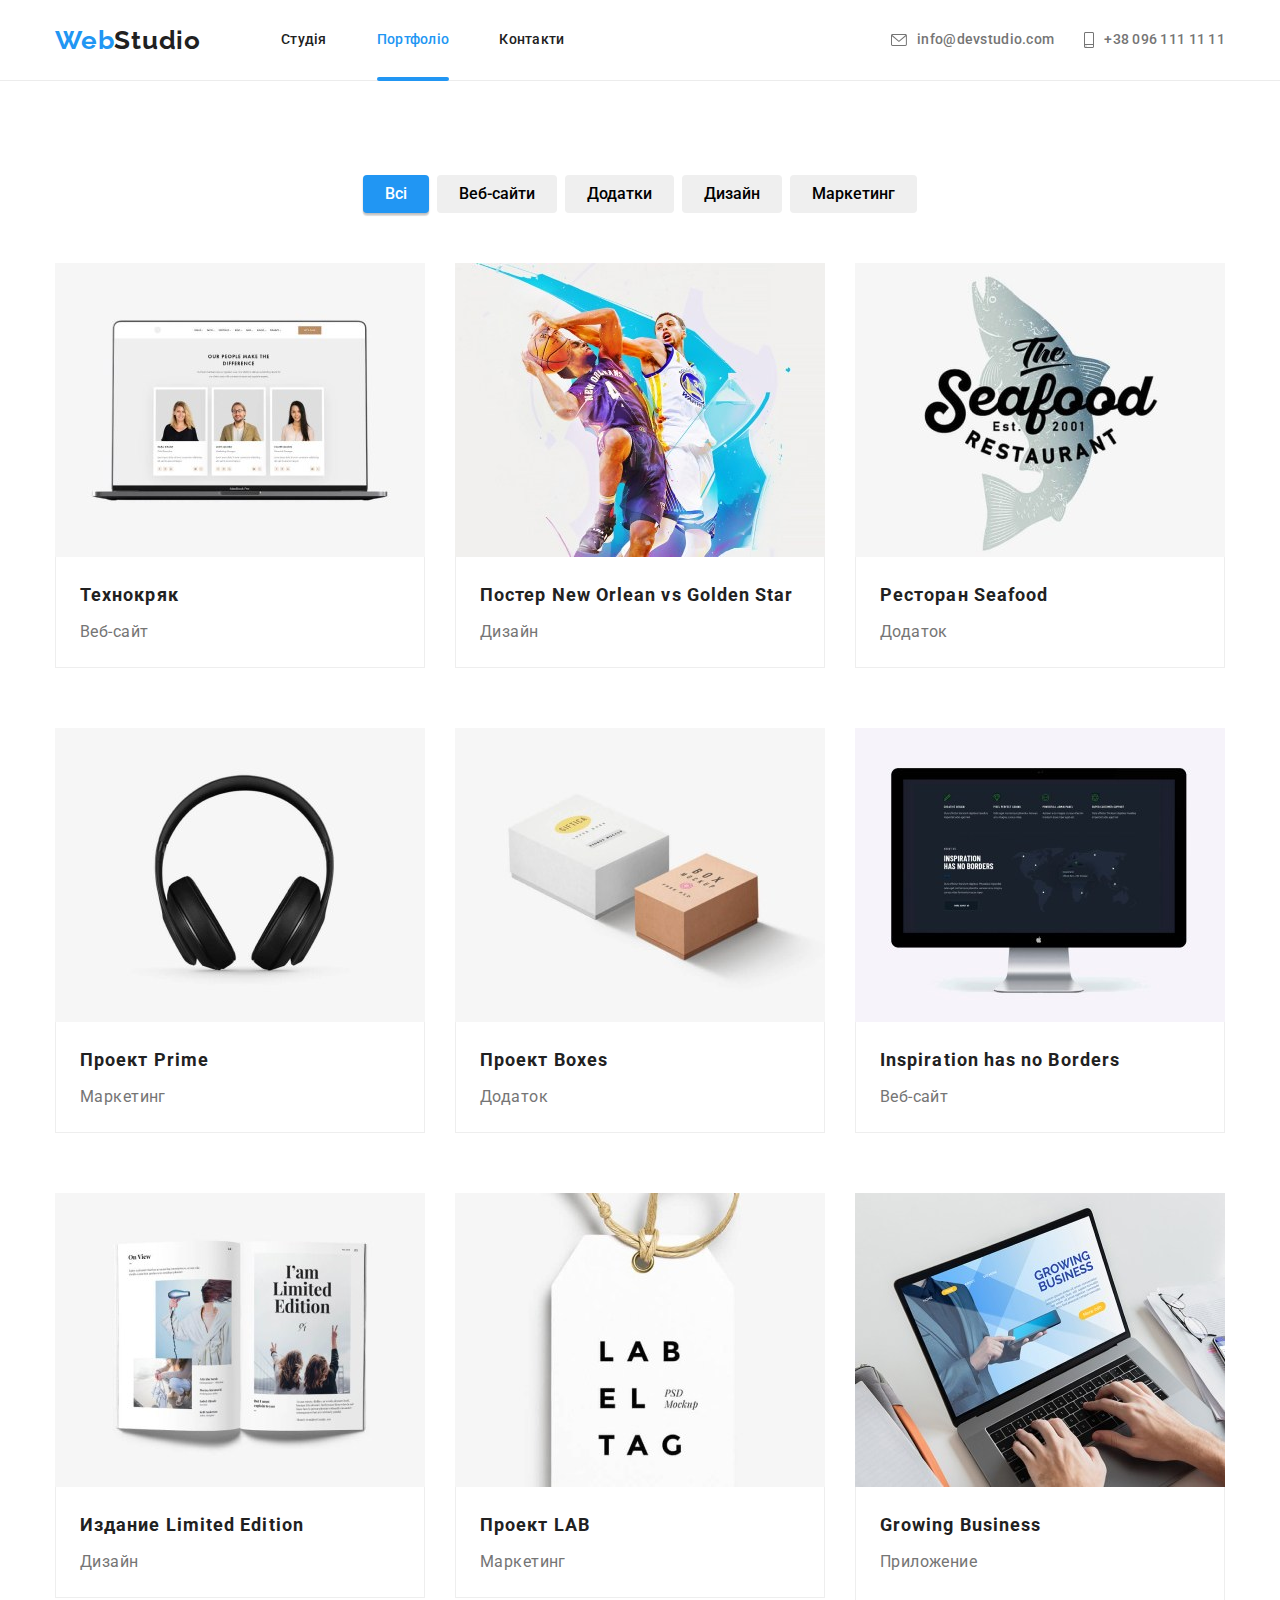
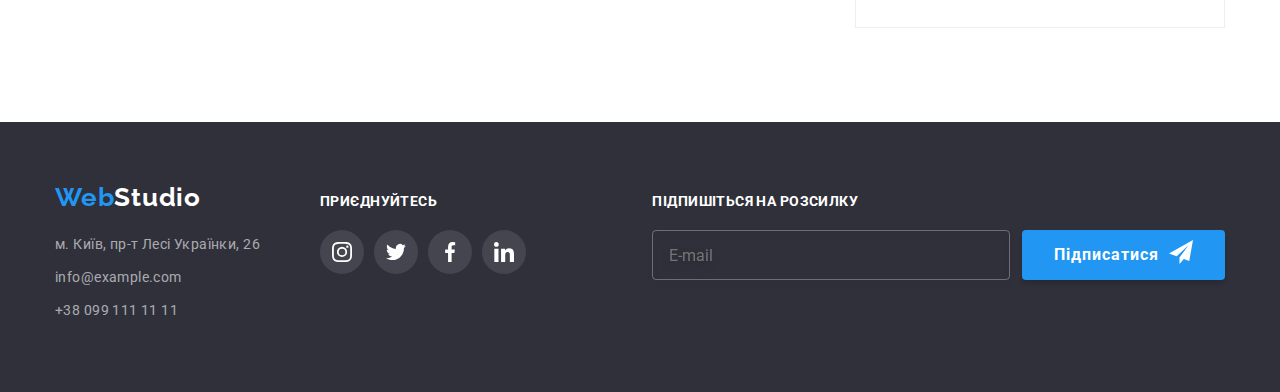
==== commit 6e4c6a9e: "change_1608" ====
--- a/portfolio.html
+++ b/portfolio.html
@@ -162,7 +162,7 @@
                     alt="Технокряк"
                   />
                   <div class="porfolio-work__overlay">
-                    <p>
+                    <p class="porfolio-work__p">
                       Ресурс пропонує комплексні пропозиції з різним рівнем функціоналу та сервісів.
                       Все це дозволить відвідувачу отримати вичерпні відомості про компанію чи
                       приватну особу.
@@ -193,7 +193,7 @@
                     alt="Постер New Orlean vs Golden Star"
                   />
                   <div class="porfolio-work__overlay">
-                    <p>
+                    <p class="porfolio-work__p">
                       Ресурс пропонує комплексні пропозиції з різним рівнем функціоналу та сервісів.
                       Все це дозволить відвідувачу отримати вичерпні відомості про компанію чи
                       приватну особу.
@@ -224,7 +224,7 @@
                     alt="Ресторан Seafood"
                   />
                   <div class="porfolio-work__overlay">
-                    <p>
+                    <p class="porfolio-work__p">
                       Ресурс пропонує комплексні пропозиції з різним рівнем функціоналу та сервісів.
                       Все це дозволить відвідувачу отримати вичерпні відомості про компанію чи
                       приватну особу.
@@ -256,7 +256,7 @@
                     alt="Проект Prime"
                   />
                   <div class="porfolio-work__overlay">
-                    <p>
+                    <p class="porfolio-work__p">
                       Ресурс пропонує комплексні пропозиції з різним рівнем функціоналу та сервісів.
                       Все це дозволить відвідувачу отримати вичерпні відомості про компанію чи
                       приватну особу.
@@ -288,7 +288,7 @@
                     alt="Проект Boxes"
                   />
                   <div class="porfolio-work__overlay">
-                    <p>
+                    <p class="porfolio-work__p">
                       Ресурс пропонує комплексні пропозиції з різним рівнем функціоналу та сервісів.
                       Все це дозволить відвідувачу отримати вичерпні відомості про компанію чи
                       приватну особу.
@@ -320,7 +320,7 @@
                     alt="Inspiration has no Borders"
                   />
                   <div class="porfolio-work__overlay">
-                    <p>
+                    <p class="porfolio-work__p">
                       Ресурс пропонує комплексні пропозиції з різним рівнем функціоналу та сервісів.
                       Все це дозволить відвідувачу отримати вичерпні відомості про компанію чи
                       приватну особу.
@@ -352,7 +352,7 @@
                     alt="Издание Limited Edition"
                   />
                   <div class="porfolio-work__overlay">
-                    <p>
+                    <p class="porfolio-work__p">
                       Ресурс пропонує комплексні пропозиції з різним рівнем функціоналу та сервісів.
                       Все це дозволить відвідувачу отримати вичерпні відомості про компанію чи
                       приватну особу.
@@ -384,7 +384,7 @@
                     alt="Проект LAB"
                   />
                   <div class="porfolio-work__overlay">
-                    <p>
+                    <p class="porfolio-work__p">
                       Ресурс пропонує комплексні пропозиції з різним рівнем функціоналу та сервісів.
                       Все це дозволить відвідувачу отримати вичерпні відомості про компанію чи
                       приватну особу.
@@ -416,7 +416,7 @@
                     alt="Growing Business"
                   />
                   <div class="porfolio-work__overlay">
-                    <p>
+                    <p class="porfolio-work__p">
                       Ресурс пропонує комплексні пропозиції з різним рівнем функціоналу та сервісів.
                       Все це дозволить відвідувачу отримати вичерпні відомості про компанію чи
                       приватну особу.
--- a/css/main.min.css
+++ b/css/main.min.css
@@ -1 +1 @@
-:root{--set-margin: 30px;--set-margin-ico: 10px;--set-item: 4}.site-about__subtitle,.footer__subtitle{font-size:14px;font-weight:700;line-height:1.14;text-transform:uppercase;letter-spacing:.03em}.visually-hidden{position:absolute;width:1px;height:1px;margin:-1px;border:0;padding:0;white-space:nowrap;-webkit-clip-path:inset(100%);clip-path:inset(100%);clip:rect(0 0 0 0);overflow:hidden}html{-webkit-box-sizing:border-box;box-sizing:border-box}body{color:#757575;font-family:"Roboto",sans-serif;letter-spacing:.03em;font-size:14px;line-height:1.71}.no-scroll{overflow:hidden}h1,h2,h3,h4,h5,h6,p,ul{margin:0px;padding:0px}img{display:block;max-width:100%;height:auto;-o-object-fit:cover;object-fit:cover;-o-object-position:center;object-position:center}.list{list-style-type:none}.link{text-decoration:none;color:currentColor}.container{padding-left:15px;padding-right:15px;margin-left:auto;margin-right:auto}@media screen and (min-width: 480px){.container{width:450px}}@media screen and (min-width: 768px){.container{width:738px}}@media screen and (min-width: 1200px){.container{width:1200px}}.section{padding:60px 0px}@media screen and (min-width: 1200px){.section{padding:94px 0px}}.section__title{margin-top:0px;margin-bottom:30px;font-weight:700;font-size:28px;line-height:1.17;color:#212121;text-align:center;letter-spacing:.03em}@media screen and (min-width: 1200px){.section__title{margin-bottom:50px;font-size:36px}}.card-set{display:-webkit-box;display:-ms-flexbox;display:flex;-ms-flex-wrap:wrap;flex-wrap:wrap;margin-left:calc(-1*var(--set-margin));margin-top:calc(-1*var(--set-margin))}.card-set__item{margin-left:var(--set-margin);margin-top:var(--set-margin)}.header{position:relative;font-weight:500;line-height:1.14;letter-spacing:.02em;border-bottom:solid 1px #ececec}.footer{padding:60px 0px;background-color:#2f303a}@media screen and (min-width: 1200px){.footer{padding-left:15px;padding-right:15px}}@media screen and (max-width: 1199px){.footer .btn{margin:0 auto}}@media screen and (min-width: 768px){.footer_card-set{display:-webkit-box;display:-ms-flexbox;display:flex;gap:60px;-ms-flex-wrap:wrap;flex-wrap:wrap;-webkit-box-align:baseline;-ms-flex-align:baseline;align-items:baseline;-ms-flex-pack:distribute;justify-content:space-around}}.footer__card-item{text-align:center}@media screen and (max-width: 767px){.footer__card-item{margin-bottom:60px}}.footer__card-item:last-child{margin-bottom:0px}@media screen and (min-width: 1200px){.footer__card-item:last-child{margin-left:auto}}@media screen and (min-width: 768px)and (max-width: 1199px){.footer__card-item:last-child{-webkit-box-flex:1;-ms-flex-positive:1;flex-grow:1}}.footer__logo{margin-bottom:20px;display:block}.footer__subtitle{margin-bottom:20px;color:#fff}.hero{max-width:1600px;padding-top:118px;padding-bottom:118px;margin-left:auto;margin-right:auto;background-color:#2f303a;background-image:-webkit-gradient(linear, left top, right top, from(rgba(47, 48, 58, 0.4)), to(rgba(47, 48, 58, 0.4))),url(../images/hero/img@1x_sm.png);background-image:linear-gradient(to right, rgba(47, 48, 58, 0.4), rgba(47, 48, 58, 0.4)),url(../images/hero/img@1x_sm.png);background-position:center;background-size:cover;background-repeat:no-repeat}@media(min-device-pixel-ratio: 2),(-webkit-min-device-pixel-ratio: 2),(min-resolution: 192dpi),(min-resolution: 2dppx){.hero{background-image:-webkit-gradient(linear, left top, right top, from(rgba(47, 48, 58, 0.4)), to(rgba(47, 48, 58, 0.4))),url(../images/hero/img@2x_sm.png);background-image:linear-gradient(to right, rgba(47, 48, 58, 0.4), rgba(47, 48, 58, 0.4)),url(../images/hero/img@2x_sm.png)}}@media screen and (min-width: 768px){.hero{background-image:-webkit-gradient(linear, left top, right top, from(rgba(47, 48, 58, 0.4)), to(rgba(47, 48, 58, 0.4))),url(../images/hero/img@1x_md.png);background-image:linear-gradient(to right, rgba(47, 48, 58, 0.4), rgba(47, 48, 58, 0.4)),url(../images/hero/img@1x_md.png)}}@media screen and (min-width: 768px)and (min-device-pixel-ratio: 2),screen and (min-width: 768px)and (-webkit-min-device-pixel-ratio: 2),screen and (min-width: 768px)and (min-resolution: 192dpi),screen and (min-width: 768px)and (min-resolution: 2dppx){.hero{background-image:-webkit-gradient(linear, left top, right top, from(rgba(47, 48, 58, 0.4)), to(rgba(47, 48, 58, 0.4))),url(../images/hero/img@2x_md.png);background-image:linear-gradient(to right, rgba(47, 48, 58, 0.4), rgba(47, 48, 58, 0.4)),url(../images/hero/img@2x_md.png)}}@media screen and (min-width: 1200px){.hero{padding-top:200px;padding-bottom:200px;background-image:-webkit-gradient(linear, left top, right top, from(rgba(47, 48, 58, 0.4)), to(rgba(47, 48, 58, 0.4))),url(../images/hero/img@1x_lg.png);background-image:linear-gradient(to right, rgba(47, 48, 58, 0.4), rgba(47, 48, 58, 0.4)),url(../images/hero/img@1x_lg.png)}}@media screen and (min-width: 1200px)and (min-device-pixel-ratio: 2),screen and (min-width: 1200px)and (-webkit-min-device-pixel-ratio: 2),screen and (min-width: 1200px)and (min-resolution: 192dpi),screen and (min-width: 1200px)and (min-resolution: 2dppx){.hero{background-image:-webkit-gradient(linear, left top, right top, from(rgba(47, 48, 58, 0.4)), to(rgba(47, 48, 58, 0.4))),url(../images/hero/img@2x_lg.png);background-image:linear-gradient(to right, rgba(47, 48, 58, 0.4), rgba(47, 48, 58, 0.4)),url(../images/hero/img@2x_lg.png)}}.hero__title{margin:0 auto;margin-bottom:30px;max-width:370px;text-align:center;font-size:26px;line-height:1.62;font-weight:900;color:#fff;letter-spacing:.06em;text-transform:uppercase}@media screen and (min-width: 1200px){.hero__title{max-width:696px;font-size:44px;line-height:1.36}}.hero__btn{margin-left:auto;margin-right:auto}@media screen and (min-width: 1200px){.site-about{padding-bottom:0px}}@media screen and (min-width: 768px){.site-about__list{display:-webkit-box;display:-ms-flexbox;display:flex;-ms-flex-wrap:wrap;flex-wrap:wrap;margin-left:calc(-1*var(--set-margin));margin-top:calc(-1*var(--set-margin))}}.site-about__item:not(:last-child){margin-bottom:30px}@media screen and (min-width: 768px){.site-about__item{margin-bottom:0px;margin-left:var(--set-margin);margin-top:var(--set-margin);-ms-flex-preferred-size:calc(50% - var(--set-margin));flex-basis:calc(50% - var(--set-margin))}}@media screen and (min-width: 1200px){.site-about__item{margin-left:var(--set-margin);margin-top:var(--set-margin);-ms-flex-preferred-size:calc(25% - var(--set-margin));flex-basis:calc(25% - var(--set-margin))}}.site-about__svg{display:-webkit-box;display:-ms-flexbox;display:flex;-webkit-box-pack:center;-ms-flex-pack:center;justify-content:center;-webkit-box-align:center;-ms-flex-align:center;align-items:center;width:100%;padding-top:25px;padding-bottom:25px;margin-bottom:30px;border-radius:4px;background-color:#f5f4fa}.site-about__subtitle{text-align:center;margin-bottom:10px;color:#212121}@media screen and (min-width: 768px){.site-about__subtitle{text-align:left}}.site-work{display:none}@media screen and (min-width: 1200px){.site-work{display:block}}.site-work__item{position:relative;-ms-flex-preferred-size:calc(33.3333333333% - var(--set-margin));flex-basis:calc(33.3333333333% - var(--set-margin))}.site-work__block{position:absolute;bottom:0;left:0px;width:100%;padding-top:27px;padding-bottom:27px;background-color:rgba(47,48,58,.8);line-height:1.1428571429;text-align:center;text-transform:uppercase;color:#fff;font-size:14px}.site-command{background-color:#f5f4fa;text-align:center}@media screen and (min-width: 768px){.site-command__list{display:-webkit-box;display:-ms-flexbox;display:flex;-ms-flex-wrap:wrap;flex-wrap:wrap;margin-left:calc(-1*var(--set-margin));margin-top:calc(-1*var(--set-margin))}}.site-command__item{-webkit-box-shadow:0px 1px 3px rgba(0,0,0,.12),0px 1px 1px rgba(0,0,0,.14),0px 2px 1px rgba(0,0,0,.2);box-shadow:0px 1px 3px rgba(0,0,0,.12),0px 1px 1px rgba(0,0,0,.14),0px 2px 1px rgba(0,0,0,.2);border-radius:0px 0px 4px 4px;background-color:var(--color-white)}@media screen and (max-width: 767px){.site-command__item:not(:last-child){margin-bottom:30px}}@media screen and (min-width: 768px){.site-command__item{margin-left:var(--set-margin);margin-top:var(--set-margin);-ms-flex-preferred-size:calc(50% - var(--set-margin));flex-basis:calc(50% - var(--set-margin))}}@media screen and (min-width: 1200px){.site-command__item{margin-left:var(--set-margin);margin-top:var(--set-margin);-ms-flex-preferred-size:calc(25% - var(--set-margin));flex-basis:calc(25% - var(--set-margin))}}.site-command__body{padding:30px}.site-command__name{color:#212121;font-weight:500;line-height:1.18;font-size:16px;margin-bottom:10px}.site-command__text{font-size:16px;line-height:1.19;margin-bottom:16px}.site-clients__list{display:-webkit-box;display:-ms-flexbox;display:flex;-ms-flex-wrap:wrap;flex-wrap:wrap;margin-left:calc(-1*var(--set-margin));margin-top:calc(-1*var(--set-margin))}.site-clients__item{margin-left:var(--set-margin);margin-top:var(--set-margin);-ms-flex-preferred-size:calc(50% - var(--set-margin));flex-basis:calc(50% - var(--set-margin))}@media screen and (min-width: 768px){.site-clients__item{margin-left:var(--set-margin);margin-top:var(--set-margin);-ms-flex-preferred-size:calc(33.3333333333% - var(--set-margin));flex-basis:calc(33.3333333333% - var(--set-margin))}}@media screen and (min-width: 1200px){.site-clients__item{margin-left:var(--set-margin);margin-top:var(--set-margin);-ms-flex-preferred-size:calc(16.6666666667% - var(--set-margin));flex-basis:calc(16.6666666667% - var(--set-margin))}}.site-clients__link{display:-webkit-box;display:-ms-flexbox;display:flex;height:92px;-webkit-box-align:center;-ms-flex-align:center;align-items:center;fill:#afb1b8;border:1px solid;border-color:#afb1b8;border-radius:4px;-webkit-transition-property:fill,border-color;transition-property:fill,border-color;-webkit-transition-duration:250ms;transition-duration:250ms;-webkit-transition-timing-function:cubic-bezier(0.4, 0, 0.2, 1);transition-timing-function:cubic-bezier(0.4, 0, 0.2, 1)}.site-clients__link:hover,.site-clients__link:focus{fill:#2196f3;border-color:#2196f3}.site-clients__svg{display:block;margin:0 auto}@media screen and (min-width: 768px){.porfolio-work__list{display:-webkit-box;display:-ms-flexbox;display:flex;-ms-flex-wrap:wrap;flex-wrap:wrap;margin-left:calc(-1*var(--set-margin));margin-top:calc(-1*var(--set-margin))}}.porfolio-work__item:not(:last-child){margin-bottom:30px}@media screen and (min-width: 768px){.porfolio-work__item{margin-bottom:0px;margin-left:var(--set-margin);margin-top:var(--set-margin);-ms-flex-preferred-size:calc(50% - var(--set-margin));flex-basis:calc(50% - var(--set-margin))}}@media screen and (min-width: 1200px){.porfolio-work__item{margin-left:var(--set-margin);margin-top:var(--set-margin);-ms-flex-preferred-size:calc(33.3333333333% - var(--set-margin));flex-basis:calc(33.3333333333% - var(--set-margin))}}.porfolio-work__link{display:block;-webkit-transition-property:-webkit-box-shadow;transition-property:-webkit-box-shadow;transition-property:box-shadow;transition-property:box-shadow, -webkit-box-shadow;-webkit-transition-duration:250ms;transition-duration:250ms;-webkit-transition-timing-function:cubic-bezier(0.4, 0, 0.2, 1);transition-timing-function:cubic-bezier(0.4, 0, 0.2, 1)}.porfolio-work__link:hover,.porfolio-work__link:focus{-webkit-box-shadow:0px 1px 1px rgba(0,0,0,.12),0px 4px 4px rgba(0,0,0,.06),1px 4px 6px rgba(0,0,0,.16);box-shadow:0px 1px 1px rgba(0,0,0,.12),0px 4px 4px rgba(0,0,0,.06),1px 4px 6px rgba(0,0,0,.16)}.porfolio-work__thumb{position:relative;overflow:hidden}.porfolio-work__overlay{position:absolute;width:100%;height:100%;bottom:0;left:0;padding-left:24px;padding-right:24px;padding-top:5px;padding-bottom:5px;display:-webkit-box;display:-ms-flexbox;display:flex;-webkit-box-pack:center;-ms-flex-pack:center;justify-content:center;-webkit-box-align:center;-ms-flex-align:center;align-items:center;line-height:1.5555555556;color:#fff;font-size:18px;background:rgba(33,150,243,.9);-webkit-transform:translateY(100%);transform:translateY(100%);-webkit-transition:-webkit-transform 250ms cubic-bezier(0.4, 0, 0.2, 1);transition:-webkit-transform 250ms cubic-bezier(0.4, 0, 0.2, 1);transition:transform 250ms cubic-bezier(0.4, 0, 0.2, 1);transition:transform 250ms cubic-bezier(0.4, 0, 0.2, 1), -webkit-transform 250ms cubic-bezier(0.4, 0, 0.2, 1)}.porfolio-work__link:hover .porfolio-work__overlay,.porfolio-work__link:focus .porfolio-work__overlay{-webkit-transform:translateY(0%);transform:translateY(0%)}.porfolio-work__block{padding:20px 24px;border-left:solid 1px #eee;border-right:solid 1px #eee;border-bottom:solid 1px #eee}.porfolio-work__title{margin-bottom:4px;color:#212121;font-weight:700;font-size:18px;line-height:2;letter-spacing:.06em}.porfolio-work__text{font-size:16px;line-height:1.88}.logo{color:#2196f3;text-decoration:none;font-family:"Raleway",sans-serif;font-weight:700;font-size:26px;line-height:1.19;letter-spacing:.03em}.logo--black{color:#212121}.logo--white{color:#fff}.main-nav{display:-webkit-box;display:-ms-flexbox;display:flex;-webkit-box-align:center;-ms-flex-align:center;align-items:center}@media screen and (min-width: 768px){.main-nav{gap:80px}}.main-nav__list{display:-webkit-box;display:-ms-flexbox;display:flex;margin-left:93px}.main-nav__list:last-child{margin-left:auto}.main-nav__item+.main-nav__item{margin-left:50px}.main-nav__item{position:relative}.main-nav__link{display:-webkit-inline-box;display:-ms-inline-flexbox;display:inline-flex;-webkit-box-align:center;-ms-flex-align:center;align-items:center;color:#212121;padding-top:32px;padding-bottom:32px;-webkit-transition-property:color;transition-property:color;-webkit-transition-duration:250ms;transition-duration:250ms;-webkit-transition-timing-function:cubic-bezier(0.4, 0, 0.2, 1);transition-timing-function:cubic-bezier(0.4, 0, 0.2, 1)}.main-nav__link--active{color:#2196f3}.main-nav__link--active::after{content:"";position:absolute;bottom:-1px;left:0px;display:block;width:100%;height:4px;border-radius:2px;background-color:#2196f3}.main-nav__link:hover,.main-nav__link:focus{color:#2196f3}.main-nav__link--cgrey{color:#757575}.main-nav__svg{margin-right:10px;fill:currentColor}.btn{display:-webkit-box;display:-ms-flexbox;display:flex;-webkit-box-pack:center;-ms-flex-pack:center;justify-content:center;-ms-flex-line-pack:center;align-content:center;min-width:200px;padding:10px 32px;font-weight:700;font-size:16px;line-height:1.88;font-family:inherit;cursor:pointer;letter-spacing:.06em;border:none;border-radius:4px;background-color:#2196f3;color:#fff;-webkit-box-shadow:0px 4px 4px rgba(0,0,0,.15);box-shadow:0px 4px 4px rgba(0,0,0,.15);-webkit-transition:background-color 250ms cubic-bezier(0.4, 0, 0.2, 1);transition:background-color 250ms cubic-bezier(0.4, 0, 0.2, 1)}.btn:hover,.btn:focus{background-color:#188ce8}.btn__icon{margin-right:10px}.contact{font-style:inherit}.contact__item{margin-bottom:9px}.contact__link{color:rgba(255,255,255,.6);font-style:normal;-webkit-transition-property:color;transition-property:color;-webkit-transition-duration:250ms;transition-duration:250ms;-webkit-transition-timing-function:cubic-bezier(0.4, 0, 0.2, 1);transition-timing-function:cubic-bezier(0.4, 0, 0.2, 1)}.contact__link:hover,.contact__link:focus{color:#fff}@media screen and (min-width: 1200px){.form-mailing{display:-webkit-box;display:-ms-flexbox;display:flex;gap:12px;-webkit-box-align:start;-ms-flex-align:start;align-items:flex-start;-webkit-box-pack:justify;-ms-flex-pack:justify;justify-content:space-between}}.form-mailing__input{width:100%;height:50px;padding:15px 16px;background-color:inherit;border:1px solid rgba(255,255,255,.3);-webkit-filter:drop-shadow(0px 4px 4px rgba(0, 0, 0, 0.15));filter:drop-shadow(0px 4px 4px rgba(0, 0, 0, 0.15));border-radius:4px;font-size:16px;line-height:1.25;font-weight:400;color:rgba(255,255,255,.6)}@media screen and (min-width: 1200px){.form-mailing__input{width:358px}}@media screen and (max-width: 1199px){.form-mailing__input{margin-bottom:30px}}@media screen and (min-width: 768px)and (max-width: 1199px){.form-mailing__input{max-width:450px}}.backdrop{position:fixed;top:0px;left:0px;width:100%;height:100%;background:rgba(0,0,0,.2);opacity:1;-webkit-transition:opacity 250ms cubic-bezier(0.4, 0, 0.2, 1),visibility 250ms cubic-bezier(0.4, 0, 0.2, 1);transition:opacity 250ms cubic-bezier(0.4, 0, 0.2, 1),visibility 250ms cubic-bezier(0.4, 0, 0.2, 1)}.backdrop.is-hidden{opacity:0;visibility:hidden;pointer-events:none}.backdrop.is-hidden .modal{-webkit-transform:translate(-50%, -50%) scale(0.9);transform:translate(-50%, -50%) scale(0.9)}.modal{position:absolute;top:50%;left:50%;height:581px;background-color:#fff;-webkit-box-shadow:0px 1px 3px rgba(0,0,0,.12),0px 1px 1px rgba(0,0,0,.14),0px 2px 1px rgba(0,0,0,.2);box-shadow:0px 1px 3px rgba(0,0,0,.12),0px 1px 1px rgba(0,0,0,.14),0px 2px 1px rgba(0,0,0,.2);border-radius:4px;padding:40px;-webkit-transform:translate(-50%, -50%) scale(1);transform:translate(-50%, -50%) scale(1);-webkit-transition:-webkit-transform 250ms cubic-bezier(0.4, 0, 0.2, 1);transition:-webkit-transform 250ms cubic-bezier(0.4, 0, 0.2, 1);transition:transform 250ms cubic-bezier(0.4, 0, 0.2, 1);transition:transform 250ms cubic-bezier(0.4, 0, 0.2, 1), -webkit-transform 250ms cubic-bezier(0.4, 0, 0.2, 1)}@media screen and (max-width: 1199px){.modal{width:450px}}@media screen and (min-width: 1200px){.modal{width:528px}}.btn-close{position:absolute;right:8px;top:8px;display:-webkit-box;display:-ms-flexbox;display:flex;-webkit-box-pack:center;-ms-flex-pack:center;justify-content:center;-webkit-box-align:center;-ms-flex-align:center;align-items:center;width:30px;height:30px;padding:0px;border:1px solid rgba(0,0,0,.1);border-radius:50%;background-color:rgba(0,0,0,0);cursor:pointer;fill:#000;-webkit-transition:fill 250ms cubic-bezier(0.4, 0, 0.2, 1);transition:fill 250ms cubic-bezier(0.4, 0, 0.2, 1)}.btn-close:hover,.btn-close:focus{fill:#2196f3}.form-feedback__title{display:block;margin-bottom:12px;line-height:1.5;font-size:20px;text-align:center;color:#212121}@media screen and (min-width: 1200px){.form-feedback__title{line-height:1.15}}.form-feedback__field{margin-bottom:10px}.form-feedback__field--mb20{margin-bottom:20px}.form-feedback__label{display:block;margin-bottom:4px;font-size:12px;line-height:1.1666666667;letter-spacing:.01em}.form-feedback__block{position:relative}.form-feedback__input{display:block;width:100%;height:40px;padding:12px;padding-left:42px;border:1px solid;border-color:rgba(33,33,33,.2);border-radius:4px;cursor:pointer;-webkit-transition:border-color 250ms cubic-bezier(0.4, 0, 0.2, 1);transition:border-color 250ms cubic-bezier(0.4, 0, 0.2, 1)}.form-feedback__input:hover,.form-feedback__input:focus{outline:none;border-color:#2196f3}.form-feedback__icon{position:absolute;display:-webkit-box;display:-ms-flexbox;display:flex;-webkit-box-pack:center;-ms-flex-pack:center;justify-content:center;-webkit-box-align:center;-ms-flex-align:center;align-items:center;top:50%;left:12px;-webkit-transform:translateY(-50%);transform:translateY(-50%);fill:var(--color-black);-webkit-transition:fill 250ms var(--timing-function);transition:fill 250ms var(--timing-function)}.form-feedback__icon:hover{fill:#2196f3;cursor:pointer}.form-feedback__input:focus+.form-feedback__icon,.form-feedback__input:hover+.form-feedback__icon{fill:#2196f3}.form-feedback__textarea{display:block;width:100%;height:120px;padding:12px 16px;resize:none;border:solid 1px;border-color:rgba(33,33,33,.2);border-radius:4px;-webkit-transition:border-color 250ms cubic-bezier(0.4, 0, 0.2, 1);transition:border-color 250ms cubic-bezier(0.4, 0, 0.2, 1);cursor:pointer}.form-feedback__textarea::-webkit-input-placeholder{font-size:12px;line-height:1.1666666667;letter-spacing:.01em;color:rgba(117,117,117,.5)}.form-feedback__textarea::-moz-placeholder{font-size:12px;line-height:1.1666666667;letter-spacing:.01em;color:rgba(117,117,117,.5)}.form-feedback__textarea:-ms-input-placeholder{font-size:12px;line-height:1.1666666667;letter-spacing:.01em;color:rgba(117,117,117,.5)}.form-feedback__textarea::-ms-input-placeholder{font-size:12px;line-height:1.1666666667;letter-spacing:.01em;color:rgba(117,117,117,.5)}.form-feedback__textarea::placeholder{font-size:12px;line-height:1.1666666667;letter-spacing:.01em;color:rgba(117,117,117,.5)}.form-feedback__textarea:focus,.form-feedback__textarea:hover{outline:none;border-color:#2196f3}.form-feedback__btn{margin:0 auto}.custom-checkbox{display:-webkit-box;display:-ms-flexbox;display:flex;-webkit-box-align:center;-ms-flex-align:center;align-items:center;gap:9px;-webkit-box-pack:center;-ms-flex-pack:center;justify-content:center;margin-bottom:30px;cursor:pointer}.custom-checkbox:hover>.custom-checkbox__icon{border:solid 2px #2196f3}.custom-checkbox_input{-webkit-appearance:none;-moz-appearance:none;appearance:none;position:absolute}.custom-checkbox__icon{display:inline-block;width:16px;height:15px;background:#fff;border-radius:4px;border:solid 2px #212121;-webkit-transition:border 250ms cubic-bezier(0.4, 0, 0.2, 1),background 250ms cubic-bezier(0.4, 0, 0.2, 1);transition:border 250ms cubic-bezier(0.4, 0, 0.2, 1),background 250ms cubic-bezier(0.4, 0, 0.2, 1)}.custom-checkbox_input:checked+.custom-checkbox__icon{background-image:url(../images/modal/icon-check.svg);background-color:#2196f3;background-size:contain;background-origin:border-box;border:2px solid #2196f3}.custom-checkbox_input:focus+.custom-checkbox__icon{border:solid 2px #2196f3}.custom-checkbox__text{font-size:12px;line-height:1.17}.custom-checkbox__link{color:#2196f3}.filter{margin-bottom:43px;display:-webkit-box;display:-ms-flexbox;display:flex;gap:8px}@media screen and (max-width: 767px){.filter{-ms-flex-wrap:wrap;flex-wrap:wrap;-webkit-box-pack:start;-ms-flex-pack:start;justify-content:start}}@media screen and (min-width: 768px){.filter{-webkit-box-pack:center;-ms-flex-pack:center;justify-content:center}}.filter__item{margin-bottom:7px}.filter__button{padding:6px 22px;border:none;border-radius:4px;font-weight:500;font-size:16px;line-height:1.63;text-align:center;font-family:inherit;cursor:pointer;-webkit-transition-property:color,background-color,-webkit-box-shadow;transition-property:color,background-color,-webkit-box-shadow;transition-property:color,background-color,box-shadow;transition-property:color,background-color,box-shadow,-webkit-box-shadow;-webkit-transition-duration:250ms;transition-duration:250ms;-webkit-transition-timing-function:cubic-bezier(0.4, 0, 0.2, 1);transition-timing-function:cubic-bezier(0.4, 0, 0.2, 1)}.filter__button:hover,.filter__button:focus,.filter__button--active{background-color:#2196f3;color:#fff;-webkit-box-shadow:0px 3px 1px rgba(0,0,0,.1),0px 1px 2px rgba(0,0,0,.08),0px 2px 2px rgba(0,0,0,.12);box-shadow:0px 3px 1px rgba(0,0,0,.1),0px 1px 2px rgba(0,0,0,.08),0px 2px 2px rgba(0,0,0,.12)}.card-set-ico{display:-webkit-box;display:-ms-flexbox;display:flex;gap:10px;-webkit-box-pack:center;-ms-flex-pack:center;justify-content:center}.card-set-ico__item{width:44px;height:44px;display:-webkit-box;display:-ms-flexbox;display:flex;border-radius:50%;-webkit-box-align:center;-ms-flex-align:center;align-items:center;-webkit-box-pack:center;-ms-flex-pack:center;justify-content:center;fill:#afb1b8;-webkit-transition-property:background-color,fill;transition-property:background-color,fill;-webkit-transition-duration:250ms;transition-duration:250ms;-webkit-transition-timing-function:cubic-bezier(0.4, 0, 0.2, 1);transition-timing-function:cubic-bezier(0.4, 0, 0.2, 1)}.card-set-ico__item:hover,.card-set-ico__item:focus{background-color:#2196f3;fill:#fff}.card-set-ico__item--footer{background-color:rgba(255,255,255,.1);-webkit-transition-property:background-color;transition-property:background-color;-webkit-transition-duration:250ms;transition-duration:250ms;-webkit-transition-timing-function:cubic-bezier(0.4, 0, 0.2, 1);transition-timing-function:cubic-bezier(0.4, 0, 0.2, 1);fill:#fff}.menu-button{display:-webkit-inline-box;display:-ms-inline-flexbox;display:inline-flex;margin:0;padding:10px 0;margin-left:auto;border:none;background-color:rgba(0,0,0,0);z-index:101;cursor:pointer}@media screen and (min-width: 768px){.menu-button{display:none}}.menu-button__close{display:none}.menu-button.is-open .menu-button__close{display:block}.menu-button__menu{display:block}.menu-button.is-open .menu-button__menu{display:none}.menu-container{background-color:#fff;width:100%}@media screen and (max-width: 767px){.menu-container{display:none;position:fixed;top:0;left:0;width:100%;height:100%;padding:48px 40px;z-index:100}.menu-container.is-open{display:-webkit-box;display:-ms-flexbox;display:flex;-webkit-box-orient:vertical;-webkit-box-direction:normal;-ms-flex-direction:column;flex-direction:column}}@media screen and (min-width: 768px){.menu-container{display:-webkit-box;display:-ms-flexbox;display:flex;-webkit-box-pack:justify;-ms-flex-pack:justify;justify-content:space-between;-webkit-box-align:center;-ms-flex-align:center;align-items:center}}@media screen and (max-width: 767px){.contacts{margin-bottom:64px}}@media screen and (min-width: 768px){.contacts__list{display:-webkit-box;display:-ms-flexbox;display:flex}}@media screen and (min-width: 768px)and (max-width: 1199px){.contacts__list{font-size:12px;-webkit-box-orient:vertical;-webkit-box-direction:normal;-ms-flex-direction:column;flex-direction:column}}@media screen and (max-width: 767px){.contacts__list{display:-webkit-box;display:-ms-flexbox;display:flex;-webkit-box-orient:vertical;-webkit-box-direction:reverse;-ms-flex-direction:column-reverse;flex-direction:column-reverse;gap:32px}}@media screen and (min-width: 768px){.contacts__item{position:relative}}@media screen and (min-width: 1200px){.contacts__item+.contacts__item{margin-left:30px}}@media screen and (min-width: 768px)and (max-width: 1199px){.contacts__item:first-child{margin-bottom:10px}}.contacts__link{display:-webkit-box;display:-ms-flexbox;display:flex;-webkit-box-align:center;-ms-flex-align:center;align-items:center;color:#212121;-webkit-transition-property:color;transition-property:color;-webkit-transition-duration:250ms;transition-duration:250ms;-webkit-transition-timing-function:cubic-bezier(0.4, 0, 0.2, 1);transition-timing-function:cubic-bezier(0.4, 0, 0.2, 1)}.contacts__link:hover,.contacts__link:focus{color:#2196f3}.contacts__link--cgrey{color:#757575}@media screen and (min-width: 1200px){.contacts__link{padding-top:32px;padding-bottom:32px}}@media screen and (max-width: 767px){.contacts__link--mobile{font-size:34px;line-height:1.18;color:#2196f3}.contacts__link--email{font-size:24px;line-height:1.17}}.contacts__svg{display:none}@media screen and (min-width: 768px){.contacts__svg{display:block;margin-right:10px;fill:currentColor}}@media screen and (max-width: 767px){.navigation{margin-bottom:auto}}@media screen and (min-width: 768px){.navigation__list{display:-webkit-box;display:-ms-flexbox;display:flex;margin-left:93px}.navigation__list:last-child{margin-left:auto}}@media screen and (min-width: 768px){.navigation__item+.navigation__item{margin-left:50px}}@media screen and (min-width: 768px){.navigation__item{position:relative}}@media screen and (max-width: 767px){.navigation__item{display:block}.navigation__item:not(:last-child){margin-bottom:20px}}.navigation__link{color:#212121;-webkit-transition-property:color;transition-property:color;-webkit-transition-duration:250ms;transition-duration:250ms;-webkit-transition-timing-function:cubic-bezier(0.4, 0, 0.2, 1);transition-timing-function:cubic-bezier(0.4, 0, 0.2, 1)}.navigation__link--active{color:#2196f3}.navigation__link:hover,.navigation__link:focus{color:#2196f3}@media screen and (min-width: 768px){.navigation__link{display:-webkit-inline-box;display:-ms-inline-flexbox;display:inline-flex;-webkit-box-align:center;-ms-flex-align:center;align-items:center;padding-top:32px;padding-bottom:32px}.navigation__link--active::after{content:"";position:absolute;bottom:-1px;left:0px;display:block;width:100%;height:4px;border-radius:2px;background-color:#2196f3}}@media screen and (max-width: 767px){.navigation__link{font-size:40px;line-height:1.18;letter-spacing:.02em}}.social{display:none}@media screen and (max-width: 767px){.social{display:-webkit-box;display:-ms-flexbox;display:flex;-ms-flex-wrap:wrap;flex-wrap:wrap;gap:10px}}.social__item:not(:last-child){border-right:1px solid rgba(33,33,33,.2);padding-right:10px}.social__link{font-weight:500;font-size:18px;line-height:1.22px;color:#2196f3}/*# sourceMappingURL=main.min.css.map */+:root{--set-margin: 30px;--set-margin-ico: 10px;--set-item: 4}.site-about__subtitle,.footer__subtitle{font-size:14px;font-weight:700;line-height:1.14;text-transform:uppercase;letter-spacing:.03em}.visually-hidden{position:absolute;width:1px;height:1px;margin:-1px;border:0;padding:0;white-space:nowrap;-webkit-clip-path:inset(100%);clip-path:inset(100%);clip:rect(0 0 0 0);overflow:hidden}html{-webkit-box-sizing:border-box;box-sizing:border-box}body{color:#757575;font-family:"Roboto",sans-serif;letter-spacing:.03em;font-size:14px;line-height:1.71}.no-scroll{overflow:hidden}h1,h2,h3,h4,h5,h6,p,ul{margin:0px;padding:0px}img{display:block;max-width:100%;height:auto;-o-object-fit:cover;object-fit:cover;-o-object-position:center;object-position:center}.list{list-style-type:none}.link{text-decoration:none;color:currentColor}.container{padding-left:15px;padding-right:15px;margin-left:auto;margin-right:auto}@media screen and (min-width: 480px){.container{width:450px}}@media screen and (min-width: 768px){.container{width:738px}}@media screen and (min-width: 1200px){.container{width:1200px}}.section{padding:60px 0px}@media screen and (min-width: 1200px){.section{padding:94px 0px}}.section__title{margin-top:0px;margin-bottom:30px;font-weight:700;font-size:28px;line-height:1.17;color:#212121;text-align:center;letter-spacing:.03em}@media screen and (min-width: 1200px){.section__title{margin-bottom:50px;font-size:36px}}.card-set{display:-webkit-box;display:-ms-flexbox;display:flex;-ms-flex-wrap:wrap;flex-wrap:wrap;margin-left:calc(-1*var(--set-margin));margin-top:calc(-1*var(--set-margin))}.card-set__item{margin-left:var(--set-margin);margin-top:var(--set-margin)}.header{position:relative;font-weight:500;line-height:1.14;letter-spacing:.02em;border-bottom:solid 1px #ececec}.footer{padding:60px 0px;background-color:#2f303a}@media screen and (min-width: 1200px){.footer{padding-left:15px;padding-right:15px}}@media screen and (max-width: 1199px){.footer .btn{margin:0 auto}}@media screen and (min-width: 768px){.footer_card-set{display:-webkit-box;display:-ms-flexbox;display:flex;gap:60px;-ms-flex-wrap:wrap;flex-wrap:wrap;-webkit-box-align:baseline;-ms-flex-align:baseline;align-items:baseline;-ms-flex-pack:distribute;justify-content:space-around}}.footer__card-item{text-align:center}@media screen and (max-width: 767px){.footer__card-item{margin-bottom:60px}}.footer__card-item:last-child{margin-bottom:0px}@media screen and (min-width: 1200px){.footer__card-item:last-child{margin-left:auto}}@media screen and (min-width: 768px)and (max-width: 1199px){.footer__card-item:last-child{-webkit-box-flex:1;-ms-flex-positive:1;flex-grow:1}}@media screen and (min-width: 1200px){.footer__card-item{text-align:left}}.footer__logo{margin-bottom:20px;display:block}.footer__subtitle{margin-bottom:20px;color:#fff}.hero{max-width:1600px;padding-top:118px;padding-bottom:118px;margin-left:auto;margin-right:auto;background-color:#2f303a;background-image:-webkit-gradient(linear, left top, right top, from(rgba(47, 48, 58, 0.4)), to(rgba(47, 48, 58, 0.4))),url(../images/hero/img@1x_sm.png);background-image:linear-gradient(to right, rgba(47, 48, 58, 0.4), rgba(47, 48, 58, 0.4)),url(../images/hero/img@1x_sm.png);background-position:center;background-size:cover;background-repeat:no-repeat}@media(min-device-pixel-ratio: 2),(-webkit-min-device-pixel-ratio: 2),(min-resolution: 192dpi),(min-resolution: 2dppx){.hero{background-image:-webkit-gradient(linear, left top, right top, from(rgba(47, 48, 58, 0.4)), to(rgba(47, 48, 58, 0.4))),url(../images/hero/img@2x_sm.png);background-image:linear-gradient(to right, rgba(47, 48, 58, 0.4), rgba(47, 48, 58, 0.4)),url(../images/hero/img@2x_sm.png)}}@media screen and (min-width: 768px){.hero{background-image:-webkit-gradient(linear, left top, right top, from(rgba(47, 48, 58, 0.4)), to(rgba(47, 48, 58, 0.4))),url(../images/hero/img@1x_md.png);background-image:linear-gradient(to right, rgba(47, 48, 58, 0.4), rgba(47, 48, 58, 0.4)),url(../images/hero/img@1x_md.png)}}@media screen and (min-width: 768px)and (min-device-pixel-ratio: 2),screen and (min-width: 768px)and (-webkit-min-device-pixel-ratio: 2),screen and (min-width: 768px)and (min-resolution: 192dpi),screen and (min-width: 768px)and (min-resolution: 2dppx){.hero{background-image:-webkit-gradient(linear, left top, right top, from(rgba(47, 48, 58, 0.4)), to(rgba(47, 48, 58, 0.4))),url(../images/hero/img@2x_md.png);background-image:linear-gradient(to right, rgba(47, 48, 58, 0.4), rgba(47, 48, 58, 0.4)),url(../images/hero/img@2x_md.png)}}@media screen and (min-width: 1200px){.hero{padding-top:200px;padding-bottom:200px;background-image:-webkit-gradient(linear, left top, right top, from(rgba(47, 48, 58, 0.4)), to(rgba(47, 48, 58, 0.4))),url(../images/hero/img@1x_lg.png);background-image:linear-gradient(to right, rgba(47, 48, 58, 0.4), rgba(47, 48, 58, 0.4)),url(../images/hero/img@1x_lg.png)}}@media screen and (min-width: 1200px)and (min-device-pixel-ratio: 2),screen and (min-width: 1200px)and (-webkit-min-device-pixel-ratio: 2),screen and (min-width: 1200px)and (min-resolution: 192dpi),screen and (min-width: 1200px)and (min-resolution: 2dppx){.hero{background-image:-webkit-gradient(linear, left top, right top, from(rgba(47, 48, 58, 0.4)), to(rgba(47, 48, 58, 0.4))),url(../images/hero/img@2x_lg.png);background-image:linear-gradient(to right, rgba(47, 48, 58, 0.4), rgba(47, 48, 58, 0.4)),url(../images/hero/img@2x_lg.png)}}.hero__title{margin:0 auto;margin-bottom:30px;max-width:370px;text-align:center;font-size:26px;line-height:1.62;font-weight:900;color:#fff;letter-spacing:.06em;text-transform:uppercase}@media screen and (min-width: 1200px){.hero__title{max-width:696px;font-size:44px;line-height:1.36}}.hero__btn{margin-left:auto;margin-right:auto}@media screen and (min-width: 1200px){.site-about{padding-bottom:0px}}@media screen and (min-width: 768px){.site-about__list{display:-webkit-box;display:-ms-flexbox;display:flex;-ms-flex-wrap:wrap;flex-wrap:wrap;margin-left:calc(-1*var(--set-margin));margin-top:calc(-1*var(--set-margin))}}.site-about__item:not(:last-child){margin-bottom:30px}@media screen and (min-width: 768px){.site-about__item{margin-bottom:0px;margin-left:var(--set-margin);margin-top:var(--set-margin);-ms-flex-preferred-size:calc(50% - var(--set-margin));flex-basis:calc(50% - var(--set-margin))}}@media screen and (min-width: 1200px){.site-about__item{margin-left:var(--set-margin);margin-top:var(--set-margin);-ms-flex-preferred-size:calc(25% - var(--set-margin));flex-basis:calc(25% - var(--set-margin))}}.site-about__svg{display:-webkit-box;display:-ms-flexbox;display:flex;-webkit-box-pack:center;-ms-flex-pack:center;justify-content:center;-webkit-box-align:center;-ms-flex-align:center;align-items:center;width:100%;padding-top:25px;padding-bottom:25px;margin-bottom:30px;border-radius:4px;background-color:#f5f4fa}.site-about__subtitle{text-align:center;margin-bottom:10px;color:#212121}@media screen and (min-width: 768px){.site-about__subtitle{text-align:left}}.site-work{display:none}@media screen and (min-width: 1200px){.site-work{display:block}}.site-work__item{position:relative;-ms-flex-preferred-size:calc(33.3333333333% - var(--set-margin));flex-basis:calc(33.3333333333% - var(--set-margin))}.site-work__block{position:absolute;bottom:0;left:0px;width:100%;padding-top:27px;padding-bottom:27px;background-color:rgba(47,48,58,.8);line-height:1.1428571429;text-align:center;text-transform:uppercase;color:#fff;font-size:14px}.site-command{background-color:#f5f4fa;text-align:center}@media screen and (min-width: 768px){.site-command__list{display:-webkit-box;display:-ms-flexbox;display:flex;-ms-flex-wrap:wrap;flex-wrap:wrap;margin-left:calc(-1*var(--set-margin));margin-top:calc(-1*var(--set-margin))}}.site-command__item{-webkit-box-shadow:0px 1px 3px rgba(0,0,0,.12),0px 1px 1px rgba(0,0,0,.14),0px 2px 1px rgba(0,0,0,.2);box-shadow:0px 1px 3px rgba(0,0,0,.12),0px 1px 1px rgba(0,0,0,.14),0px 2px 1px rgba(0,0,0,.2);border-radius:0px 0px 4px 4px;background-color:var(--color-white)}@media screen and (max-width: 767px){.site-command__item:not(:last-child){margin-bottom:30px}}@media screen and (min-width: 768px){.site-command__item{margin-left:var(--set-margin);margin-top:var(--set-margin);-ms-flex-preferred-size:calc(50% - var(--set-margin));flex-basis:calc(50% - var(--set-margin))}}@media screen and (min-width: 1200px){.site-command__item{margin-left:var(--set-margin);margin-top:var(--set-margin);-ms-flex-preferred-size:calc(25% - var(--set-margin));flex-basis:calc(25% - var(--set-margin))}}.site-command__body{padding:30px}.site-command__name{color:#212121;font-weight:500;line-height:1.18;font-size:16px;margin-bottom:10px}.site-command__text{font-size:16px;line-height:1.19;margin-bottom:16px}.site-clients__list{display:-webkit-box;display:-ms-flexbox;display:flex;-ms-flex-wrap:wrap;flex-wrap:wrap;margin-left:calc(-1*var(--set-margin));margin-top:calc(-1*var(--set-margin))}.site-clients__item{margin-left:var(--set-margin);margin-top:var(--set-margin);-ms-flex-preferred-size:calc(50% - var(--set-margin));flex-basis:calc(50% - var(--set-margin))}@media screen and (min-width: 768px){.site-clients__item{margin-left:var(--set-margin);margin-top:var(--set-margin);-ms-flex-preferred-size:calc(33.3333333333% - var(--set-margin));flex-basis:calc(33.3333333333% - var(--set-margin))}}@media screen and (min-width: 1200px){.site-clients__item{margin-left:var(--set-margin);margin-top:var(--set-margin);-ms-flex-preferred-size:calc(16.6666666667% - var(--set-margin));flex-basis:calc(16.6666666667% - var(--set-margin))}}.site-clients__link{display:-webkit-box;display:-ms-flexbox;display:flex;height:92px;-webkit-box-align:center;-ms-flex-align:center;align-items:center;fill:#afb1b8;border:1px solid;border-color:#afb1b8;border-radius:4px;-webkit-transition-property:fill,border-color;transition-property:fill,border-color;-webkit-transition-duration:250ms;transition-duration:250ms;-webkit-transition-timing-function:cubic-bezier(0.4, 0, 0.2, 1);transition-timing-function:cubic-bezier(0.4, 0, 0.2, 1)}.site-clients__link:hover,.site-clients__link:focus{fill:#2196f3;border-color:#2196f3}.site-clients__svg{display:block;margin:0 auto}@media screen and (min-width: 768px){.porfolio-work__list{display:-webkit-box;display:-ms-flexbox;display:flex;-ms-flex-wrap:wrap;flex-wrap:wrap;margin-left:calc(-1*var(--set-margin));margin-top:calc(-1*var(--set-margin))}}.porfolio-work__item:not(:last-child){margin-bottom:30px}@media screen and (min-width: 768px){.porfolio-work__item{margin-bottom:0px;margin-left:var(--set-margin);margin-top:var(--set-margin);-ms-flex-preferred-size:calc(50% - var(--set-margin));flex-basis:calc(50% - var(--set-margin))}}@media screen and (min-width: 1200px){.porfolio-work__item{margin-left:var(--set-margin);margin-top:var(--set-margin);-ms-flex-preferred-size:calc(33.3333333333% - var(--set-margin));flex-basis:calc(33.3333333333% - var(--set-margin))}}.porfolio-work__link{display:-webkit-box;display:-ms-flexbox;display:flex;height:100%;-webkit-box-orient:vertical;-webkit-box-direction:normal;-ms-flex-direction:column;flex-direction:column;-webkit-transition-property:-webkit-box-shadow;transition-property:-webkit-box-shadow;transition-property:box-shadow;transition-property:box-shadow, -webkit-box-shadow;-webkit-transition-duration:250ms;transition-duration:250ms;-webkit-transition-timing-function:cubic-bezier(0.4, 0, 0.2, 1);transition-timing-function:cubic-bezier(0.4, 0, 0.2, 1)}.porfolio-work__link:hover,.porfolio-work__link:focus{-webkit-box-shadow:0px 1px 1px rgba(0,0,0,.12),0px 4px 4px rgba(0,0,0,.06),1px 4px 6px rgba(0,0,0,.16);box-shadow:0px 1px 1px rgba(0,0,0,.12),0px 4px 4px rgba(0,0,0,.06),1px 4px 6px rgba(0,0,0,.16)}.porfolio-work__thumb{position:relative;overflow:hidden}.porfolio-work__overlay{position:absolute;width:100%;height:100%;bottom:0;left:0;padding-left:24px;padding-right:24px;padding-top:24px;padding-bottom:24px;display:-webkit-box;display:-ms-flexbox;display:flex;-webkit-box-pack:center;-ms-flex-pack:center;justify-content:center;-webkit-box-align:center;-ms-flex-align:center;align-items:center;line-height:1.5555555556;color:#fff;font-size:18px;background:rgba(33,150,243,.9);-webkit-transform:translateY(100%);transform:translateY(100%);-webkit-transition:-webkit-transform 250ms cubic-bezier(0.4, 0, 0.2, 1);transition:-webkit-transform 250ms cubic-bezier(0.4, 0, 0.2, 1);transition:transform 250ms cubic-bezier(0.4, 0, 0.2, 1);transition:transform 250ms cubic-bezier(0.4, 0, 0.2, 1), -webkit-transform 250ms cubic-bezier(0.4, 0, 0.2, 1);opacity:0;-webkit-transition:opacity 250ms cubic-bezier(0.4, 0, 0.2, 1);transition:opacity 250ms cubic-bezier(0.4, 0, 0.2, 1)}.porfolio-work__link:hover .porfolio-work__overlay,.porfolio-work__link:focus .porfolio-work__overlay{-webkit-transform:translateY(0%);transform:translateY(0%);opacity:1}.porfolio-work__block{-webkit-box-flex:1;-ms-flex-positive:1;flex-grow:1;padding:20px 24px;border-left:solid 1px #eee;border-right:solid 1px #eee;border-bottom:solid 1px #eee}.porfolio-work__title{margin-bottom:4px;color:#212121;font-weight:700;font-size:18px;line-height:2;letter-spacing:.06em}.porfolio-work__text{font-size:16px;line-height:1.88}.porfolio-work__p{height:100%;overflow:auto}.logo{color:#2196f3;text-decoration:none;font-family:"Raleway",sans-serif;font-weight:700;font-size:26px;line-height:1.19;letter-spacing:.03em}.logo--black{color:#212121}.logo--white{color:#fff}.main-nav{display:-webkit-box;display:-ms-flexbox;display:flex;-webkit-box-align:center;-ms-flex-align:center;align-items:center}@media screen and (min-width: 768px){.main-nav{gap:80px}}.main-nav__list{display:-webkit-box;display:-ms-flexbox;display:flex;margin-left:93px}.main-nav__list:last-child{margin-left:auto}.main-nav__item+.main-nav__item{margin-left:50px}.main-nav__item{position:relative}.main-nav__link{display:-webkit-inline-box;display:-ms-inline-flexbox;display:inline-flex;-webkit-box-align:center;-ms-flex-align:center;align-items:center;color:#212121;padding-top:32px;padding-bottom:32px;-webkit-transition-property:color;transition-property:color;-webkit-transition-duration:250ms;transition-duration:250ms;-webkit-transition-timing-function:cubic-bezier(0.4, 0, 0.2, 1);transition-timing-function:cubic-bezier(0.4, 0, 0.2, 1)}.main-nav__link--active{color:#2196f3}.main-nav__link--active::after{content:"";position:absolute;bottom:-1px;left:0px;display:block;width:100%;height:4px;border-radius:2px;background-color:#2196f3}.main-nav__link:hover,.main-nav__link:focus{color:#2196f3}.main-nav__link--cgrey{color:#757575}.main-nav__svg{margin-right:10px;fill:currentColor}.btn{display:-webkit-box;display:-ms-flexbox;display:flex;-webkit-box-pack:center;-ms-flex-pack:center;justify-content:center;-ms-flex-line-pack:center;align-content:center;min-width:200px;padding:10px 32px;font-weight:700;font-size:16px;line-height:1.88;font-family:inherit;cursor:pointer;letter-spacing:.06em;border:none;border-radius:4px;background-color:#2196f3;color:#fff;-webkit-box-shadow:0px 4px 4px rgba(0,0,0,.15);box-shadow:0px 4px 4px rgba(0,0,0,.15);-webkit-transition:background-color 250ms cubic-bezier(0.4, 0, 0.2, 1);transition:background-color 250ms cubic-bezier(0.4, 0, 0.2, 1)}.btn:hover,.btn:focus{background-color:#188ce8}.btn__icon{margin-right:10px}.contact{font-style:inherit}.contact__item{margin-bottom:9px}.contact__link{color:rgba(255,255,255,.6);font-style:normal;-webkit-transition-property:color;transition-property:color;-webkit-transition-duration:250ms;transition-duration:250ms;-webkit-transition-timing-function:cubic-bezier(0.4, 0, 0.2, 1);transition-timing-function:cubic-bezier(0.4, 0, 0.2, 1)}.contact__link:hover,.contact__link:focus{color:#fff}@media screen and (min-width: 1200px){.form-mailing{display:-webkit-box;display:-ms-flexbox;display:flex;gap:12px;-webkit-box-align:start;-ms-flex-align:start;align-items:flex-start;-webkit-box-pack:justify;-ms-flex-pack:justify;justify-content:space-between}}.form-mailing__input{width:100%;height:50px;padding:15px 16px;background-color:inherit;border:1px solid rgba(255,255,255,.3);-webkit-filter:drop-shadow(0px 4px 4px rgba(0, 0, 0, 0.15));filter:drop-shadow(0px 4px 4px rgba(0, 0, 0, 0.15));border-radius:4px;font-size:16px;line-height:1.25;font-weight:400;color:rgba(255,255,255,.6)}@media screen and (min-width: 1200px){.form-mailing__input{width:358px}}@media screen and (max-width: 1199px){.form-mailing__input{margin-bottom:30px}}@media screen and (min-width: 768px)and (max-width: 1199px){.form-mailing__input{max-width:450px}}.backdrop{position:fixed;top:0px;left:0px;width:100%;height:100%;background:rgba(0,0,0,.2);opacity:1;-webkit-transition:opacity 250ms cubic-bezier(0.4, 0, 0.2, 1),visibility 250ms cubic-bezier(0.4, 0, 0.2, 1);transition:opacity 250ms cubic-bezier(0.4, 0, 0.2, 1),visibility 250ms cubic-bezier(0.4, 0, 0.2, 1)}.backdrop.is-hidden{opacity:0;visibility:hidden;pointer-events:none}.backdrop.is-hidden .modal{-webkit-transform:translate(-50%, -50%) scale(0.9);transform:translate(-50%, -50%) scale(0.9)}.modal{position:absolute;top:50%;left:50%;background-color:#fff;-webkit-box-shadow:0px 1px 3px rgba(0,0,0,.12),0px 1px 1px rgba(0,0,0,.14),0px 2px 1px rgba(0,0,0,.2);box-shadow:0px 1px 3px rgba(0,0,0,.12),0px 1px 1px rgba(0,0,0,.14),0px 2px 1px rgba(0,0,0,.2);border-radius:4px;padding:40px;max-height:100%;overflow:auto;-webkit-transform:translate(-50%, -50%) scale(1);transform:translate(-50%, -50%) scale(1);-webkit-transition:-webkit-transform 250ms cubic-bezier(0.4, 0, 0.2, 1);transition:-webkit-transform 250ms cubic-bezier(0.4, 0, 0.2, 1);transition:transform 250ms cubic-bezier(0.4, 0, 0.2, 1);transition:transform 250ms cubic-bezier(0.4, 0, 0.2, 1), -webkit-transform 250ms cubic-bezier(0.4, 0, 0.2, 1)}@media screen and (max-width: 479px){.modal{max-width:450px}}@media screen and (min-width: 480px)and (max-width: 1199px){.modal{width:450px}}@media screen and (min-width: 1200px){.modal{width:528px}}.btn-close{position:absolute;right:8px;top:8px;display:-webkit-box;display:-ms-flexbox;display:flex;-webkit-box-pack:center;-ms-flex-pack:center;justify-content:center;-webkit-box-align:center;-ms-flex-align:center;align-items:center;width:30px;height:30px;padding:0px;border:1px solid rgba(0,0,0,.1);border-radius:50%;background-color:rgba(0,0,0,0);cursor:pointer;fill:#000;-webkit-transition:fill 250ms cubic-bezier(0.4, 0, 0.2, 1);transition:fill 250ms cubic-bezier(0.4, 0, 0.2, 1)}.btn-close:hover,.btn-close:focus{fill:#2196f3}.form-feedback__title{display:block;margin-bottom:12px;line-height:1.5;font-size:20px;text-align:center;color:#212121}@media screen and (min-width: 1200px){.form-feedback__title{line-height:1.15}}.form-feedback__field{margin-bottom:10px}.form-feedback__field--mb20{margin-bottom:20px}.form-feedback__label{display:block;margin-bottom:4px;font-size:12px;line-height:1.1666666667;letter-spacing:.01em}.form-feedback__block{position:relative}.form-feedback__input{display:block;width:100%;height:40px;padding:12px;padding-left:42px;border:1px solid;border-color:rgba(33,33,33,.2);border-radius:4px;cursor:pointer;-webkit-transition:border-color 250ms cubic-bezier(0.4, 0, 0.2, 1);transition:border-color 250ms cubic-bezier(0.4, 0, 0.2, 1)}.form-feedback__input:hover,.form-feedback__input:focus{outline:none;border-color:#2196f3}.form-feedback__icon{position:absolute;display:-webkit-box;display:-ms-flexbox;display:flex;-webkit-box-pack:center;-ms-flex-pack:center;justify-content:center;-webkit-box-align:center;-ms-flex-align:center;align-items:center;top:50%;left:12px;-webkit-transform:translateY(-50%);transform:translateY(-50%);fill:var(--color-black);-webkit-transition:fill 250ms var(--timing-function);transition:fill 250ms var(--timing-function)}.form-feedback__icon:hover{fill:#2196f3;cursor:pointer}.form-feedback__input:focus+.form-feedback__icon,.form-feedback__input:hover+.form-feedback__icon{fill:#2196f3}.form-feedback__textarea{display:block;width:100%;height:120px;padding:12px 16px;resize:none;border:solid 1px;border-color:rgba(33,33,33,.2);border-radius:4px;-webkit-transition:border-color 250ms cubic-bezier(0.4, 0, 0.2, 1);transition:border-color 250ms cubic-bezier(0.4, 0, 0.2, 1);cursor:pointer}.form-feedback__textarea::-webkit-input-placeholder{font-size:12px;line-height:1.1666666667;letter-spacing:.01em;color:rgba(117,117,117,.5)}.form-feedback__textarea::-moz-placeholder{font-size:12px;line-height:1.1666666667;letter-spacing:.01em;color:rgba(117,117,117,.5)}.form-feedback__textarea:-ms-input-placeholder{font-size:12px;line-height:1.1666666667;letter-spacing:.01em;color:rgba(117,117,117,.5)}.form-feedback__textarea::-ms-input-placeholder{font-size:12px;line-height:1.1666666667;letter-spacing:.01em;color:rgba(117,117,117,.5)}.form-feedback__textarea::placeholder{font-size:12px;line-height:1.1666666667;letter-spacing:.01em;color:rgba(117,117,117,.5)}.form-feedback__textarea:focus,.form-feedback__textarea:hover{outline:none;border-color:#2196f3}.form-feedback__btn{margin:0 auto}.custom-checkbox{display:-webkit-box;display:-ms-flexbox;display:flex;-webkit-box-align:center;-ms-flex-align:center;align-items:center;gap:9px;-webkit-box-pack:center;-ms-flex-pack:center;justify-content:center;margin-bottom:30px;cursor:pointer}.custom-checkbox:hover>.custom-checkbox__icon{border:solid 2px #2196f3}.custom-checkbox_input{-webkit-appearance:none;-moz-appearance:none;appearance:none;position:absolute}.custom-checkbox__icon{display:inline-block;width:16px;height:15px;background:#fff;border-radius:4px;border:solid 2px #212121;-webkit-transition:border 250ms cubic-bezier(0.4, 0, 0.2, 1),background 250ms cubic-bezier(0.4, 0, 0.2, 1);transition:border 250ms cubic-bezier(0.4, 0, 0.2, 1),background 250ms cubic-bezier(0.4, 0, 0.2, 1)}.custom-checkbox_input:checked+.custom-checkbox__icon{background-image:url(../images/modal/icon-check.svg);background-color:#2196f3;background-size:contain;background-origin:border-box;border:2px solid #2196f3}.custom-checkbox_input:focus+.custom-checkbox__icon{border:solid 2px #2196f3}.custom-checkbox__text{font-size:12px;line-height:1.17}.custom-checkbox__link{color:#2196f3}.filter{margin-bottom:43px;display:-webkit-box;display:-ms-flexbox;display:flex;gap:8px}@media screen and (max-width: 767px){.filter{-ms-flex-wrap:wrap;flex-wrap:wrap;-webkit-box-pack:start;-ms-flex-pack:start;justify-content:start}}@media screen and (min-width: 768px){.filter{-webkit-box-pack:center;-ms-flex-pack:center;justify-content:center}}.filter__item{margin-bottom:7px}.filter__button{padding:6px 22px;border:none;border-radius:4px;font-weight:500;font-size:16px;line-height:1.63;text-align:center;font-family:inherit;cursor:pointer;-webkit-transition-property:color,background-color,-webkit-box-shadow;transition-property:color,background-color,-webkit-box-shadow;transition-property:color,background-color,box-shadow;transition-property:color,background-color,box-shadow,-webkit-box-shadow;-webkit-transition-duration:250ms;transition-duration:250ms;-webkit-transition-timing-function:cubic-bezier(0.4, 0, 0.2, 1);transition-timing-function:cubic-bezier(0.4, 0, 0.2, 1)}.filter__button:hover,.filter__button:focus,.filter__button--active{background-color:#2196f3;color:#fff;-webkit-box-shadow:0px 3px 1px rgba(0,0,0,.1),0px 1px 2px rgba(0,0,0,.08),0px 2px 2px rgba(0,0,0,.12);box-shadow:0px 3px 1px rgba(0,0,0,.1),0px 1px 2px rgba(0,0,0,.08),0px 2px 2px rgba(0,0,0,.12)}.card-set-ico{display:-webkit-box;display:-ms-flexbox;display:flex;gap:10px;-webkit-box-pack:center;-ms-flex-pack:center;justify-content:center}.card-set-ico__item{width:44px;height:44px;display:-webkit-box;display:-ms-flexbox;display:flex;border-radius:50%;-webkit-box-align:center;-ms-flex-align:center;align-items:center;-webkit-box-pack:center;-ms-flex-pack:center;justify-content:center;fill:#afb1b8;-webkit-transition-property:background-color,fill;transition-property:background-color,fill;-webkit-transition-duration:250ms;transition-duration:250ms;-webkit-transition-timing-function:cubic-bezier(0.4, 0, 0.2, 1);transition-timing-function:cubic-bezier(0.4, 0, 0.2, 1)}.card-set-ico__item:hover,.card-set-ico__item:focus{background-color:#2196f3;fill:#fff}.card-set-ico__item--footer{background-color:rgba(255,255,255,.1);-webkit-transition-property:background-color;transition-property:background-color;-webkit-transition-duration:250ms;transition-duration:250ms;-webkit-transition-timing-function:cubic-bezier(0.4, 0, 0.2, 1);transition-timing-function:cubic-bezier(0.4, 0, 0.2, 1);fill:#fff}.menu-button{display:-webkit-inline-box;display:-ms-inline-flexbox;display:inline-flex;margin:0;padding:10px 0;margin-left:auto;border:none;background-color:rgba(0,0,0,0);z-index:101;cursor:pointer}@media screen and (min-width: 768px){.menu-button{display:none}}.menu-button:hover .menu-button__close,.menu-button:focus .menu-button__close{fill:#2196f3}.menu-button__close{display:none;fill:#212121;-webkit-transition:fill 250ms cubic-bezier(0.4, 0, 0.2, 1);transition:fill 250ms cubic-bezier(0.4, 0, 0.2, 1)}.menu-button.is-open .menu-button__close{display:block}.menu-button__menu{display:block}.menu-button.is-open .menu-button__menu{display:none}.menu-container{background-color:#fff;width:100%}@media screen and (max-width: 767px){.menu-container{display:none;position:fixed;top:0;left:0;width:100%;height:100%;padding:48px 40px;z-index:100}.menu-container.is-open{display:-webkit-box;display:-ms-flexbox;display:flex;-webkit-box-orient:vertical;-webkit-box-direction:normal;-ms-flex-direction:column;flex-direction:column}}@media screen and (min-width: 768px){.menu-container{display:-webkit-box;display:-ms-flexbox;display:flex;-webkit-box-pack:justify;-ms-flex-pack:justify;justify-content:space-between;-webkit-box-align:center;-ms-flex-align:center;align-items:center}}@media screen and (max-width: 767px){.contacts{margin-bottom:64px}}@media screen and (min-width: 768px){.contacts__list{display:-webkit-box;display:-ms-flexbox;display:flex}}@media screen and (min-width: 768px)and (max-width: 1199px){.contacts__list{font-size:12px;-webkit-box-orient:vertical;-webkit-box-direction:normal;-ms-flex-direction:column;flex-direction:column}}@media screen and (max-width: 767px){.contacts__list{display:-webkit-box;display:-ms-flexbox;display:flex;-webkit-box-orient:vertical;-webkit-box-direction:reverse;-ms-flex-direction:column-reverse;flex-direction:column-reverse;gap:32px}}@media screen and (min-width: 768px){.contacts__item{position:relative}}@media screen and (min-width: 1200px){.contacts__item+.contacts__item{margin-left:30px}}@media screen and (min-width: 768px)and (max-width: 1199px){.contacts__item:first-child{margin-bottom:10px}}.contacts__link{display:-webkit-box;display:-ms-flexbox;display:flex;-webkit-box-align:center;-ms-flex-align:center;align-items:center;color:#212121;-webkit-transition-property:color;transition-property:color;-webkit-transition-duration:250ms;transition-duration:250ms;-webkit-transition-timing-function:cubic-bezier(0.4, 0, 0.2, 1);transition-timing-function:cubic-bezier(0.4, 0, 0.2, 1)}.contacts__link:hover,.contacts__link:focus{color:#2196f3}.contacts__link--cgrey{color:#757575}@media screen and (min-width: 1200px){.contacts__link{padding-top:32px;padding-bottom:32px}}@media screen and (max-width: 767px){.contacts__link--mobile{font-size:34px;line-height:1.18;color:#2196f3}.contacts__link--email{font-size:24px;line-height:1.17}}.contacts__svg{display:none}@media screen and (min-width: 768px){.contacts__svg{display:block;margin-right:10px;fill:currentColor}}@media screen and (max-width: 767px){.navigation{margin-bottom:auto}}@media screen and (min-width: 768px){.navigation__list{display:-webkit-box;display:-ms-flexbox;display:flex;margin-left:93px}.navigation__list:last-child{margin-left:auto}}@media screen and (min-width: 768px){.navigation__item+.navigation__item{margin-left:50px}}@media screen and (min-width: 768px){.navigation__item{position:relative}}@media screen and (max-width: 767px){.navigation__item{display:block}.navigation__item:not(:last-child){margin-bottom:20px}}.navigation__link{color:#212121;-webkit-transition-property:color;transition-property:color;-webkit-transition-duration:250ms;transition-duration:250ms;-webkit-transition-timing-function:cubic-bezier(0.4, 0, 0.2, 1);transition-timing-function:cubic-bezier(0.4, 0, 0.2, 1)}.navigation__link--active{color:#2196f3}.navigation__link:hover,.navigation__link:focus{color:#2196f3}@media screen and (min-width: 768px){.navigation__link{display:-webkit-inline-box;display:-ms-inline-flexbox;display:inline-flex;-webkit-box-align:center;-ms-flex-align:center;align-items:center;padding-top:32px;padding-bottom:32px}.navigation__link--active::after{content:"";position:absolute;bottom:-1px;left:0px;display:block;width:100%;height:4px;border-radius:2px;background-color:#2196f3}}@media screen and (max-width: 767px){.navigation__link{font-size:40px;line-height:1.18;letter-spacing:.02em}}.social{display:none}@media screen and (max-width: 767px){.social{display:-webkit-box;display:-ms-flexbox;display:flex;-ms-flex-wrap:wrap;flex-wrap:wrap;gap:10px}}.social__item:not(:last-child){border-right:1px solid rgba(33,33,33,.2);padding-right:10px}.social__link{font-weight:500;font-size:18px;line-height:1.22px;color:#2196f3}/*# sourceMappingURL=main.min.css.map */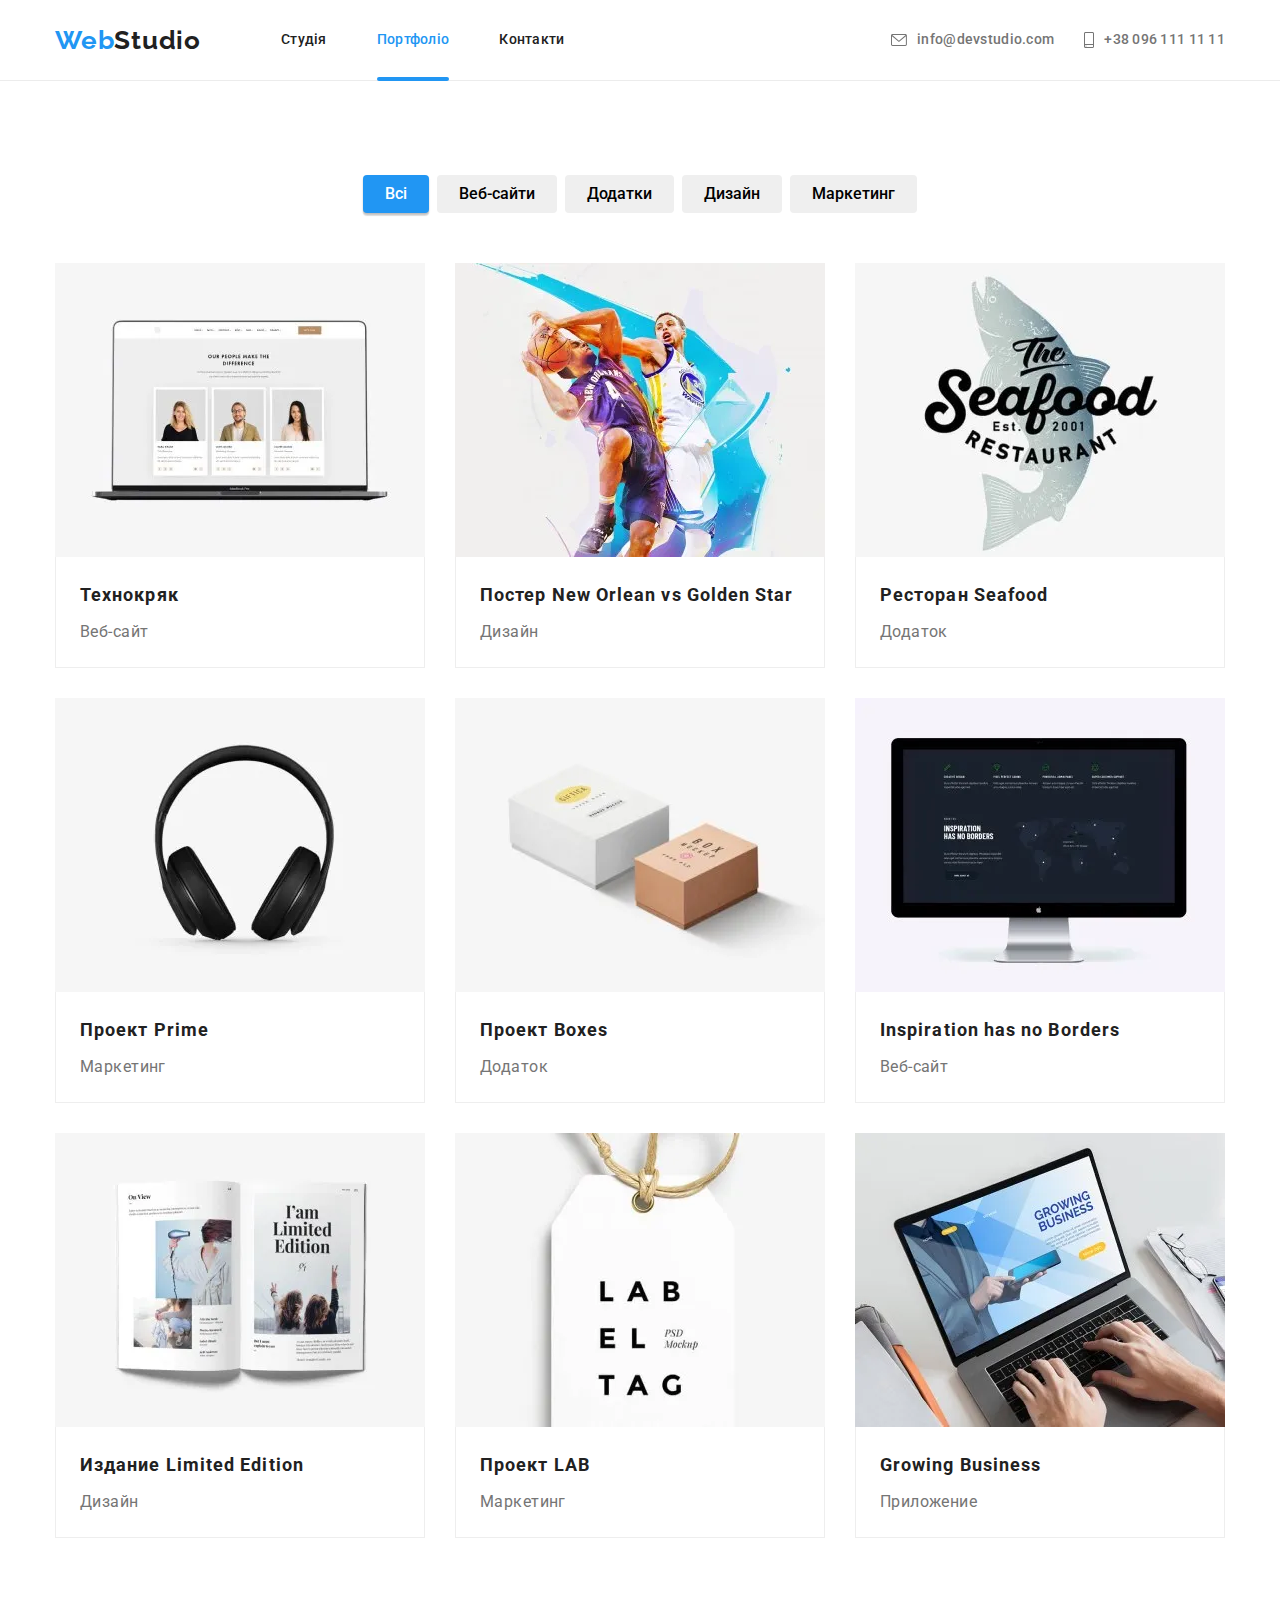
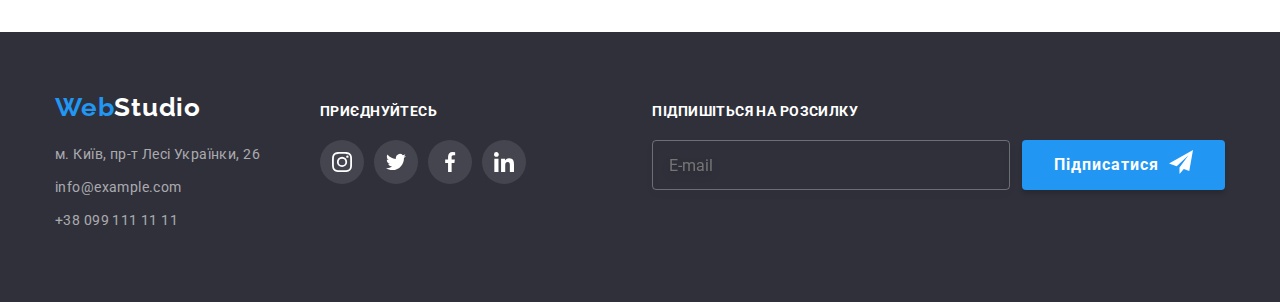
==== commit b7186554: "change 17_08" ====
--- a/portfolio.html
+++ b/portfolio.html
@@ -147,20 +147,62 @@
             <li class="porfolio-work__item">
               <a class="link porfolio-work__link" href="#">
                 <div class="porfolio-work__thumb">
-                  <img
-                    srcset="
-                      ./images/portfolio/img-1-354.jpg 354w,
-                      ./images/portfolio/img-1-370.jpg 370w,
-                      ./images/portfolio/img-1-450.jpg 450w,
-                      ./images/portfolio/img-1-708.jpg 708w,
-                      ./images/portfolio/img-1-740.jpg 740w,
-                      ./images/portfolio/img-1-900.jpg 900w
-                    "
-                    sizes="(min-width: 1200px) 370px, (min-width: 768px) 354px, 100vw"
-                    src="./images/portfolio/img-1-370.jpg"
-                    width="450"
-                    alt="Технокряк"
-                  />
+                  <picture>
+                    <source
+                      media="(min-width: 1200px)"
+                      srcset="
+                        ./images/portfolio/img-1@1x-lg.webp 1x,
+                        ./images/portfolio/img-1@2x-lg.webp 2x
+                      "
+                      type="image/webp"
+                    />
+                    <source
+                      media="(min-width: 1200px)"
+                      srcset="
+                        ./images/portfolio/img-1@1x-lg.jpg 1x,
+                        ./images/portfolio/img-1@2x-lg.jpg 2x
+                      "
+                      type="image/jpeg"
+                    />
+                    <source
+                      media="(min-width: 768px)"
+                      srcset="
+                        ./images/portfolio/img-1@1x-md.webp 1x,
+                        ./images/portfolio/img-1@2x-md.webp 2x
+                      "
+                      type="image/webp"
+                    />
+                    <source
+                      media="(min-width: 768px)"
+                      srcset="
+                        ./images/portfolio/img-1@1x-md.jpg 1x,
+                        ./images/portfolio/img-1@2x-md.jpg 2x
+                      "
+                      type="image/jpeg"
+                    />
+                    <source
+                      media="(max-width: 767px)"
+                      srcset="
+                        ./images/portfolio/img-1@1x-sm.webp 1x,
+                        ./images/portfolio/img-1@2x-sm.webp 2x
+                      "
+                      type="image/webp"
+                    />
+                    <source
+                      media="(max-width: 767px)"
+                      srcset="
+                        ./images/portfolio/img-1@1x-sm.jpg 1x,
+                        ./images/portfolio/img-1@2x-sm.jpg 2x
+                      "
+                      type="image/jpeg"
+                    />
+                    <img
+                      src="./images/portfolio/img-1@1x-sm.jpg"
+                      alt="Product Designer"
+                      width="450"
+                      height="460"
+                    />
+                  </picture>
                   <div class="porfolio-work__overlay">
                     <p class="porfolio-work__p">
                       Ресурс пропонує комплексні пропозиції з різним рівнем функціоналу та сервісів.
@@ -178,20 +220,62 @@
             <li class="porfolio-work__item">
               <a class="link porfolio-work__link" href="#">
                 <div class="porfolio-work__thumb">
-                  <img
-                    srcset="
-                      ./images/portfolio/img-2-354.jpg 354w,
-                      ./images/portfolio/img-2-370.jpg 370w,
-                      ./images/portfolio/img-2-450.jpg 450w,
-                      ./images/portfolio/img-2-708.jpg 708w,
-                      ./images/portfolio/img-2-740.jpg 740w,
-                      ./images/portfolio/img-2-900.jpg 900w
-                    "
-                    sizes="(min-width: 1200px) 370px, (min-width: 768px) 354px, 100vw"
-                    src="./images/portfolio/img-2-370.jpg"
-                    width="450"
-                    alt="Постер New Orlean vs Golden Star"
-                  />
+                  <picture>
+                    <source
+                      media="(min-width: 1200px)"
+                      srcset="
+                        ./images/portfolio/img-2@1x-lg.webp 1x,
+                        ./images/portfolio/img-2@2x-lg.webp 2x
+                      "
+                      type="image/webp"
+                    />
+                    <source
+                      media="(min-width: 1200px)"
+                      srcset="
+                        ./images/portfolio/img-2@1x-lg.jpg 1x,
+                        ./images/portfolio/img-2@2x-lg.jpg 2x
+                      "
+                      type="image/jpeg"
+                    />
+                    <source
+                      media="(min-width: 768px)"
+                      srcset="
+                        ./images/portfolio/img-2@1x-md.webp 1x,
+                        ./images/portfolio/img-2@2x-md.webp 2x
+                      "
+                      type="image/webp"
+                    />
+                    <source
+                      media="(min-width: 768px)"
+                      srcset="
+                        ./images/portfolio/img-2@1x-md.jpg 1x,
+                        ./images/portfolio/img-2@2x-md.jpg 2x
+                      "
+                      type="image/jpeg"
+                    />
+                    <source
+                      media="(max-width: 767px)"
+                      srcset="
+                        ./images/portfolio/img-2@1x-sm.webp 1x,
+                        ./images/portfolio/img-2@2x-sm.webp 2x
+                      "
+                      type="image/webp"
+                    />
+                    <source
+                      media="(max-width: 767px)"
+                      srcset="
+                        ./images/portfolio/img-2@1x-sm.jpg 1x,
+                        ./images/portfolio/img-2@2x-sm.jpg 2x
+                      "
+                      type="image/jpeg"
+                    />
+                    <img
+                      src="./images/portfolio/img-2@1x-sm.jpg"
+                      alt="Product Designer"
+                      width="450"
+                      height="460"
+                    />
+                  </picture>
                   <div class="porfolio-work__overlay">
                     <p class="porfolio-work__p">
                       Ресурс пропонує комплексні пропозиції з різним рівнем функціоналу та сервісів.
@@ -209,20 +293,62 @@
             <li class="porfolio-work__item">
               <a class="link porfolio-work__link" href="#">
                 <div class="porfolio-work__thumb">
-                  <img
-                    srcset="
-                      ./images/portfolio/img-3-354.jpg 354w,
-                      ./images/portfolio/img-3-370.jpg 370w,
-                      ./images/portfolio/img-3-450.jpg 450w,
-                      ./images/portfolio/img-3-708.jpg 708w,
-                      ./images/portfolio/img-3-740.jpg 740w,
-                      ./images/portfolio/img-3-900.jpg 900w
-                    "
-                    sizes="(min-width: 1200px) 370px, (min-width: 768px) 354px, 100vw"
-                    src="./images/portfolio/img-3-370.jpg"
-                    width="450"
-                    alt="Ресторан Seafood"
-                  />
+                  <picture>
+                    <source
+                      media="(min-width: 1200px)"
+                      srcset="
+                        ./images/portfolio/img-3@1x-lg.webp 1x,
+                        ./images/portfolio/img-3@2x-lg.webp 2x
+                      "
+                      type="image/webp"
+                    />
+                    <source
+                      media="(min-width: 1200px)"
+                      srcset="
+                        ./images/portfolio/img-3@1x-lg.jpg 1x,
+                        ./images/portfolio/img-3@2x-lg.jpg 2x
+                      "
+                      type="image/jpeg"
+                    />
+                    <source
+                      media="(min-width: 768px)"
+                      srcset="
+                        ./images/portfolio/img-3@1x-md.webp 1x,
+                        ./images/portfolio/img-3@2x-md.webp 2x
+                      "
+                      type="image/webp"
+                    />
+                    <source
+                      media="(min-width: 768px)"
+                      srcset="
+                        ./images/portfolio/img-3@1x-md.jpg 1x,
+                        ./images/portfolio/img-3@2x-md.jpg 2x
+                      "
+                      type="image/jpeg"
+                    />
+                    <source
+                      media="(max-width: 767px)"
+                      srcset="
+                        ./images/portfolio/img-3@1x-sm.webp 1x,
+                        ./images/portfolio/img-3@2x-sm.webp 2x
+                      "
+                      type="image/webp"
+                    />
+                    <source
+                      media="(max-width: 767px)"
+                      srcset="
+                        ./images/portfolio/img-3@1x-sm.jpg 1x,
+                        ./images/portfolio/img-3@2x-sm.jpg 2x
+                      "
+                      type="image/jpeg"
+                    />
+                    <img
+                      src="./images/portfolio/img-3@1x-sm.jpg"
+                      alt="Product Designer"
+                      width="450"
+                      height="460"
+                    />
+                  </picture>
                   <div class="porfolio-work__overlay">
                     <p class="porfolio-work__p">
                       Ресурс пропонує комплексні пропозиції з різним рівнем функціоналу та сервісів.
@@ -241,20 +367,62 @@
             <li class="porfolio-work__item">
               <a class="link porfolio-work__link" href="#">
                 <div class="porfolio-work__thumb">
-                  <img
-                    srcset="
-                      ./images/portfolio/img-4-354.jpg 354w,
-                      ./images/portfolio/img-4-370.jpg 370w,
-                      ./images/portfolio/img-4-450.jpg 450w,
-                      ./images/portfolio/img-4-708.jpg 708w,
-                      ./images/portfolio/img-4-740.jpg 740w,
-                      ./images/portfolio/img-4-900.jpg 900w
-                    "
-                    sizes="(min-width: 1200px) 370px, (min-width: 768px) 354px, 100vw"
-                    src="./images/portfolio/img-4-370.jpg"
-                    width="450"
-                    alt="Проект Prime"
-                  />
+                  <picture>
+                    <source
+                      media="(min-width: 1200px)"
+                      srcset="
+                        ./images/portfolio/img-4@1x-lg.webp 1x,
+                        ./images/portfolio/img-4@2x-lg.webp 2x
+                      "
+                      type="image/webp"
+                    />
+                    <source
+                      media="(min-width: 1200px)"
+                      srcset="
+                        ./images/portfolio/img-4@1x-lg.jpg 1x,
+                        ./images/portfolio/img-4@2x-lg.jpg 2x
+                      "
+                      type="image/jpeg"
+                    />
+                    <source
+                      media="(min-width: 768px)"
+                      srcset="
+                        ./images/portfolio/img-4@1x-md.webp 1x,
+                        ./images/portfolio/img-4@2x-md.webp 2x
+                      "
+                      type="image/webp"
+                    />
+                    <source
+                      media="(min-width: 768px)"
+                      srcset="
+                        ./images/portfolio/img-4@1x-md.jpg 1x,
+                        ./images/portfolio/img-4@2x-md.jpg 2x
+                      "
+                      type="image/jpeg"
+                    />
+                    <source
+                      media="(max-width: 767px)"
+                      srcset="
+                        ./images/portfolio/img-4@1x-sm.webp 1x,
+                        ./images/portfolio/img-4@2x-sm.webp 2x
+                      "
+                      type="image/webp"
+                    />
+                    <source
+                      media="(max-width: 767px)"
+                      srcset="
+                        ./images/portfolio/img-4@1x-sm.jpg 1x,
+                        ./images/portfolio/img-4@2x-sm.jpg 2x
+                      "
+                      type="image/jpeg"
+                    />
+                    <img
+                      src="./images/portfolio/img-4@1x-sm.jpg"
+                      alt="Product Designer"
+                      width="450"
+                      height="460"
+                    />
+                  </picture>
                   <div class="porfolio-work__overlay">
                     <p class="porfolio-work__p">
                       Ресурс пропонує комплексні пропозиції з різним рівнем функціоналу та сервісів.
@@ -273,20 +441,62 @@
             <li class="porfolio-work__item">
               <a class="link porfolio-work__link" href="#">
                 <div class="porfolio-work__thumb">
-                  <img
-                    srcset="
-                      ./images/portfolio/img-5-354.jpg 354w,
-                      ./images/portfolio/img-5-370.jpg 370w,
-                      ./images/portfolio/img-5-450.jpg 450w,
-                      ./images/portfolio/img-5-708.jpg 708w,
-                      ./images/portfolio/img-5-740.jpg 740w,
-                      ./images/portfolio/img-5-900.jpg 900w
-                    "
-                    sizes="(min-width: 1200px) 370px, (min-width: 768px) 354px, 100vw"
-                    src="./images/portfolio/img-5-370.jpg"
-                    width="450"
-                    alt="Проект Boxes"
-                  />
+                  <picture>
+                    <source
+                      media="(min-width: 1200px)"
+                      srcset="
+                        ./images/portfolio/img-5@1x-lg.webp 1x,
+                        ./images/portfolio/img-5@2x-lg.webp 2x
+                      "
+                      type="image/webp"
+                    />
+                    <source
+                      media="(min-width: 1200px)"
+                      srcset="
+                        ./images/portfolio/img-5@1x-lg.jpg 1x,
+                        ./images/portfolio/img-5@2x-lg.jpg 2x
+                      "
+                      type="image/jpeg"
+                    />
+                    <source
+                      media="(min-width: 768px)"
+                      srcset="
+                        ./images/portfolio/img-5@1x-md.webp 1x,
+                        ./images/portfolio/img-5@2x-md.webp 2x
+                      "
+                      type="image/webp"
+                    />
+                    <source
+                      media="(min-width: 768px)"
+                      srcset="
+                        ./images/portfolio/img-5@1x-md.jpg 1x,
+                        ./images/portfolio/img-5@2x-md.jpg 2x
+                      "
+                      type="image/jpeg"
+                    />
+                    <source
+                      media="(max-width: 767px)"
+                      srcset="
+                        ./images/portfolio/img-5@1x-sm.webp 1x,
+                        ./images/portfolio/img-5@2x-sm.webp 2x
+                      "
+                      type="image/webp"
+                    />
+                    <source
+                      media="(max-width: 767px)"
+                      srcset="
+                        ./images/portfolio/img-5@1x-sm.jpg 1x,
+                        ./images/portfolio/img-5@2x-sm.jpg 2x
+                      "
+                      type="image/jpeg"
+                    />
+                    <img
+                      src="./images/portfolio/img-5@1x-sm.jpg"
+                      alt="Product Designer"
+                      width="450"
+                      height="460"
+                    />
+                  </picture>
                   <div class="porfolio-work__overlay">
                     <p class="porfolio-work__p">
                       Ресурс пропонує комплексні пропозиції з різним рівнем функціоналу та сервісів.
@@ -305,20 +515,62 @@
             <li class="porfolio-work__item">
               <a class="link porfolio-work__link" href="#">
                 <div class="porfolio-work__thumb">
-                  <img
-                    srcset="
-                      ./images/portfolio/img-6-354.jpg 354w,
-                      ./images/portfolio/img-6-370.jpg 370w,
-                      ./images/portfolio/img-6-450.jpg 450w,
-                      ./images/portfolio/img-6-708.jpg 708w,
-                      ./images/portfolio/img-6-740.jpg 740w,
-                      ./images/portfolio/img-6-900.jpg 900w
-                    "
-                    sizes="(min-width: 1200px) 370px, (min-width: 768px) 354px, 100vw"
-                    src="./images/portfolio/img-6-370.jpg"
-                    width="450"
-                    alt="Inspiration has no Borders"
-                  />
+                  <picture>
+                    <source
+                      media="(min-width: 1200px)"
+                      srcset="
+                        ./images/portfolio/img-6@1x-lg.webp 1x,
+                        ./images/portfolio/img-6@2x-lg.webp 2x
+                      "
+                      type="image/webp"
+                    />
+                    <source
+                      media="(min-width: 1200px)"
+                      srcset="
+                        ./images/portfolio/img-6@1x-lg.jpg 1x,
+                        ./images/portfolio/img-6@2x-lg.jpg 2x
+                      "
+                      type="image/jpeg"
+                    />
+                    <source
+                      media="(min-width: 768px)"
+                      srcset="
+                        ./images/portfolio/img-6@1x-md.webp 1x,
+                        ./images/portfolio/img-6@2x-md.webp 2x
+                      "
+                      type="image/webp"
+                    />
+                    <source
+                      media="(min-width: 768px)"
+                      srcset="
+                        ./images/portfolio/img-6@1x-md.jpg 1x,
+                        ./images/portfolio/img-6@2x-md.jpg 2x
+                      "
+                      type="image/jpeg"
+                    />
+                    <source
+                      media="(max-width: 767px)"
+                      srcset="
+                        ./images/portfolio/img-6@1x-sm.webp 1x,
+                        ./images/portfolio/img-6@2x-sm.webp 2x
+                      "
+                      type="image/webp"
+                    />
+                    <source
+                      media="(max-width: 767px)"
+                      srcset="
+                        ./images/portfolio/img-6@1x-sm.jpg 1x,
+                        ./images/portfolio/img-6@2x-sm.jpg 2x
+                      "
+                      type="image/jpeg"
+                    />
+                    <img
+                      src="./images/portfolio/img-6@1x-sm.jpg"
+                      alt="Product Designer"
+                      width="450"
+                      height="460"
+                    />
+                  </picture>
                   <div class="porfolio-work__overlay">
                     <p class="porfolio-work__p">
                       Ресурс пропонує комплексні пропозиції з різним рівнем функціоналу та сервісів.
@@ -337,20 +589,62 @@
             <li class="porfolio-work__item">
               <a class="link porfolio-work__link" href="#">
                 <div class="porfolio-work__thumb">
-                  <img
-                    srcset="
-                      ./images/portfolio/img-7-354.jpg 354w,
-                      ./images/portfolio/img-7-370.jpg 370w,
-                      ./images/portfolio/img-7-450.jpg 450w,
-                      ./images/portfolio/img-7-708.jpg 708w,
-                      ./images/portfolio/img-7-740.jpg 740w,
-                      ./images/portfolio/img-7-900.jpg 900w
-                    "
-                    sizes="(min-width: 1200px) 370px, (min-width: 768px) 354px, 100vw"
-                    src="./images/portfolio/img-7-370.jpg"
-                    width="450"
-                    alt="Издание Limited Edition"
-                  />
+                  <picture>
+                    <source
+                      media="(min-width: 1200px)"
+                      srcset="
+                        ./images/portfolio/img-7@1x-lg.webp 1x,
+                        ./images/portfolio/img-7@2x-lg.webp 2x
+                      "
+                      type="image/webp"
+                    />
+                    <source
+                      media="(min-width: 1200px)"
+                      srcset="
+                        ./images/portfolio/img-7@1x-lg.jpg 1x,
+                        ./images/portfolio/img-7@2x-lg.jpg 2x
+                      "
+                      type="image/jpeg"
+                    />
+                    <source
+                      media="(min-width: 768px)"
+                      srcset="
+                        ./images/portfolio/img-7@1x-md.webp 1x,
+                        ./images/portfolio/img-7@2x-md.webp 2x
+                      "
+                      type="image/webp"
+                    />
+                    <source
+                      media="(min-width: 768px)"
+                      srcset="
+                        ./images/portfolio/img-7@1x-md.jpg 1x,
+                        ./images/portfolio/img-7@2x-md.jpg 2x
+                      "
+                      type="image/jpeg"
+                    />
+                    <source
+                      media="(max-width: 767px)"
+                      srcset="
+                        ./images/portfolio/img-7@1x-sm.webp 1x,
+                        ./images/portfolio/img-7@2x-sm.webp 2x
+                      "
+                      type="image/webp"
+                    />
+                    <source
+                      media="(max-width: 767px)"
+                      srcset="
+                        ./images/portfolio/img-7@1x-sm.jpg 1x,
+                        ./images/portfolio/img-7@2x-sm.jpg 2x
+                      "
+                      type="image/jpeg"
+                    />
+                    <img
+                      src="./images/portfolio/img-7@1x-sm.jpg"
+                      alt="Product Designer"
+                      width="450"
+                      height="460"
+                    />
+                  </picture>
                   <div class="porfolio-work__overlay">
                     <p class="porfolio-work__p">
                       Ресурс пропонує комплексні пропозиції з різним рівнем функціоналу та сервісів.
@@ -369,20 +663,62 @@
             <li class="porfolio-work__item">
               <a class="link porfolio-work__link" href="#">
                 <div class="porfolio-work__thumb">
-                  <img
-                    srcset="
-                      ./images/portfolio/img-8-354.jpg 354w,
-                      ./images/portfolio/img-8-370.jpg 370w,
-                      ./images/portfolio/img-8-450.jpg 450w,
-                      ./images/portfolio/img-8-708.jpg 708w,
-                      ./images/portfolio/img-8-740.jpg 740w,
-                      ./images/portfolio/img-8-900.jpg 900w
-                    "
-                    sizes="(min-width: 1200px) 370px, (min-width: 768px) 354px, 100vw"
-                    src="./images/portfolio/img-8-370.jpg"
-                    width="450"
-                    alt="Проект LAB"
-                  />
+                  <picture>
+                    <source
+                      media="(min-width: 1200px)"
+                      srcset="
+                        ./images/portfolio/img-8@1x-lg.webp 1x,
+                        ./images/portfolio/img-8@2x-lg.webp 2x
+                      "
+                      type="image/webp"
+                    />
+                    <source
+                      media="(min-width: 1200px)"
+                      srcset="
+                        ./images/portfolio/img-8@1x-lg.jpg 1x,
+                        ./images/portfolio/img-8@2x-lg.jpg 2x
+                      "
+                      type="image/jpeg"
+                    />
+                    <source
+                      media="(min-width: 768px)"
+                      srcset="
+                        ./images/portfolio/img-8@1x-md.webp 1x,
+                        ./images/portfolio/img-8@2x-md.webp 2x
+                      "
+                      type="image/webp"
+                    />
+                    <source
+                      media="(min-width: 768px)"
+                      srcset="
+                        ./images/portfolio/img-8@1x-md.jpg 1x,
+                        ./images/portfolio/img-8@2x-md.jpg 2x
+                      "
+                      type="image/jpeg"
+                    />
+                    <source
+                      media="(max-width: 767px)"
+                      srcset="
+                        ./images/portfolio/img-8@1x-sm.webp 1x,
+                        ./images/portfolio/img-8@2x-sm.webp 2x
+                      "
+                      type="image/webp"
+                    />
+                    <source
+                      media="(max-width: 767px)"
+                      srcset="
+                        ./images/portfolio/img-8@1x-sm.jpg 1x,
+                        ./images/portfolio/img-8@2x-sm.jpg 2x
+                      "
+                      type="image/jpeg"
+                    />
+                    <img
+                      src="./images/portfolio/img-8@1x-sm.jpg"
+                      alt="Product Designer"
+                      width="450"
+                      height="460"
+                    />
+                  </picture>
                   <div class="porfolio-work__overlay">
                     <p class="porfolio-work__p">
                       Ресурс пропонує комплексні пропозиції з різним рівнем функціоналу та сервісів.
@@ -401,20 +737,62 @@
             <li class="porfolio-work__item">
               <a class="link porfolio-work__link" href="#">
                 <div class="porfolio-work__thumb">
-                  <img
-                    srcset="
-                      ./images/portfolio/img-9-354.jpg 354w,
-                      ./images/portfolio/img-9-370.jpg 370w,
-                      ./images/portfolio/img-9-450.jpg 450w,
-                      ./images/portfolio/img-9-708.jpg 708w,
-                      ./images/portfolio/img-9-740.jpg 740w,
-                      ./images/portfolio/img-9-900.jpg 900w
-                    "
-                    sizes="(min-width: 1200px) 370px, (min-width: 768px) 354px, 100vw"
-                    src="./images/portfolio/img-9-370.jpg"
-                    width="450"
-                    alt="Growing Business"
-                  />
+                  <picture>
+                    <source
+                      media="(min-width: 1200px)"
+                      srcset="
+                        ./images/portfolio/img-9@1x-lg.webp 1x,
+                        ./images/portfolio/img-9@2x-lg.webp 2x
+                      "
+                      type="image/webp"
+                    />
+                    <source
+                      media="(min-width: 1200px)"
+                      srcset="
+                        ./images/portfolio/img-9@1x-lg.jpg 1x,
+                        ./images/portfolio/img-9@2x-lg.jpg 2x
+                      "
+                      type="image/jpeg"
+                    />
+                    <source
+                      media="(min-width: 768px)"
+                      srcset="
+                        ./images/portfolio/img-9@1x-md.webp 1x,
+                        ./images/portfolio/img-9@2x-md.webp 2x
+                      "
+                      type="image/webp"
+                    />
+                    <source
+                      media="(min-width: 768px)"
+                      srcset="
+                        ./images/portfolio/img-9@1x-md.jpg 1x,
+                        ./images/portfolio/img-9@2x-md.jpg 2x
+                      "
+                      type="image/jpeg"
+                    />
+                    <source
+                      media="(max-width: 767px)"
+                      srcset="
+                        ./images/portfolio/img-9@1x-sm.webp 1x,
+                        ./images/portfolio/img-9@2x-sm.webp 2x
+                      "
+                      type="image/webp"
+                    />
+                    <source
+                      media="(max-width: 767px)"
+                      srcset="
+                        ./images/portfolio/img-9@1x-sm.jpg 1x,
+                        ./images/portfolio/img-9@2x-sm.jpg 2x
+                      "
+                      type="image/jpeg"
+                    />
+                    <img
+                      src="./images/portfolio/img-9@1x-sm.jpg"
+                      alt="Product Designer"
+                      width="450"
+                      height="460"
+                    />
+                  </picture>
                   <div class="porfolio-work__overlay">
                     <p class="porfolio-work__p">
                       Ресурс пропонує комплексні пропозиції з різним рівнем функціоналу та сервісів.
--- a/css/main.min.css
+++ b/css/main.min.css
@@ -1 +1 @@
-:root{--set-margin: 30px;--set-margin-ico: 10px;--set-item: 4}.site-about__subtitle,.footer__subtitle{font-size:14px;font-weight:700;line-height:1.14;text-transform:uppercase;letter-spacing:.03em}.visually-hidden{position:absolute;width:1px;height:1px;margin:-1px;border:0;padding:0;white-space:nowrap;-webkit-clip-path:inset(100%);clip-path:inset(100%);clip:rect(0 0 0 0);overflow:hidden}html{-webkit-box-sizing:border-box;box-sizing:border-box}body{color:#757575;font-family:"Roboto",sans-serif;letter-spacing:.03em;font-size:14px;line-height:1.71}.no-scroll{overflow:hidden}h1,h2,h3,h4,h5,h6,p,ul{margin:0px;padding:0px}img{display:block;max-width:100%;height:auto;-o-object-fit:cover;object-fit:cover;-o-object-position:center;object-position:center}.list{list-style-type:none}.link{text-decoration:none;color:currentColor}.container{padding-left:15px;padding-right:15px;margin-left:auto;margin-right:auto}@media screen and (min-width: 480px){.container{width:450px}}@media screen and (min-width: 768px){.container{width:738px}}@media screen and (min-width: 1200px){.container{width:1200px}}.section{padding:60px 0px}@media screen and (min-width: 1200px){.section{padding:94px 0px}}.section__title{margin-top:0px;margin-bottom:30px;font-weight:700;font-size:28px;line-height:1.17;color:#212121;text-align:center;letter-spacing:.03em}@media screen and (min-width: 1200px){.section__title{margin-bottom:50px;font-size:36px}}.card-set{display:-webkit-box;display:-ms-flexbox;display:flex;-ms-flex-wrap:wrap;flex-wrap:wrap;margin-left:calc(-1*var(--set-margin));margin-top:calc(-1*var(--set-margin))}.card-set__item{margin-left:var(--set-margin);margin-top:var(--set-margin)}.header{position:relative;font-weight:500;line-height:1.14;letter-spacing:.02em;border-bottom:solid 1px #ececec}.footer{padding:60px 0px;background-color:#2f303a}@media screen and (min-width: 1200px){.footer{padding-left:15px;padding-right:15px}}@media screen and (max-width: 1199px){.footer .btn{margin:0 auto}}@media screen and (min-width: 768px){.footer_card-set{display:-webkit-box;display:-ms-flexbox;display:flex;gap:60px;-ms-flex-wrap:wrap;flex-wrap:wrap;-webkit-box-align:baseline;-ms-flex-align:baseline;align-items:baseline;-ms-flex-pack:distribute;justify-content:space-around}}.footer__card-item{text-align:center}@media screen and (max-width: 767px){.footer__card-item{margin-bottom:60px}}.footer__card-item:last-child{margin-bottom:0px}@media screen and (min-width: 1200px){.footer__card-item:last-child{margin-left:auto}}@media screen and (min-width: 768px)and (max-width: 1199px){.footer__card-item:last-child{-webkit-box-flex:1;-ms-flex-positive:1;flex-grow:1}}@media screen and (min-width: 1200px){.footer__card-item{text-align:left}}.footer__logo{margin-bottom:20px;display:block}.footer__subtitle{margin-bottom:20px;color:#fff}.hero{max-width:1600px;padding-top:118px;padding-bottom:118px;margin-left:auto;margin-right:auto;background-color:#2f303a;background-image:-webkit-gradient(linear, left top, right top, from(rgba(47, 48, 58, 0.4)), to(rgba(47, 48, 58, 0.4))),url(../images/hero/img@1x_sm.png);background-image:linear-gradient(to right, rgba(47, 48, 58, 0.4), rgba(47, 48, 58, 0.4)),url(../images/hero/img@1x_sm.png);background-position:center;background-size:cover;background-repeat:no-repeat}@media(min-device-pixel-ratio: 2),(-webkit-min-device-pixel-ratio: 2),(min-resolution: 192dpi),(min-resolution: 2dppx){.hero{background-image:-webkit-gradient(linear, left top, right top, from(rgba(47, 48, 58, 0.4)), to(rgba(47, 48, 58, 0.4))),url(../images/hero/img@2x_sm.png);background-image:linear-gradient(to right, rgba(47, 48, 58, 0.4), rgba(47, 48, 58, 0.4)),url(../images/hero/img@2x_sm.png)}}@media screen and (min-width: 768px){.hero{background-image:-webkit-gradient(linear, left top, right top, from(rgba(47, 48, 58, 0.4)), to(rgba(47, 48, 58, 0.4))),url(../images/hero/img@1x_md.png);background-image:linear-gradient(to right, rgba(47, 48, 58, 0.4), rgba(47, 48, 58, 0.4)),url(../images/hero/img@1x_md.png)}}@media screen and (min-width: 768px)and (min-device-pixel-ratio: 2),screen and (min-width: 768px)and (-webkit-min-device-pixel-ratio: 2),screen and (min-width: 768px)and (min-resolution: 192dpi),screen and (min-width: 768px)and (min-resolution: 2dppx){.hero{background-image:-webkit-gradient(linear, left top, right top, from(rgba(47, 48, 58, 0.4)), to(rgba(47, 48, 58, 0.4))),url(../images/hero/img@2x_md.png);background-image:linear-gradient(to right, rgba(47, 48, 58, 0.4), rgba(47, 48, 58, 0.4)),url(../images/hero/img@2x_md.png)}}@media screen and (min-width: 1200px){.hero{padding-top:200px;padding-bottom:200px;background-image:-webkit-gradient(linear, left top, right top, from(rgba(47, 48, 58, 0.4)), to(rgba(47, 48, 58, 0.4))),url(../images/hero/img@1x_lg.png);background-image:linear-gradient(to right, rgba(47, 48, 58, 0.4), rgba(47, 48, 58, 0.4)),url(../images/hero/img@1x_lg.png)}}@media screen and (min-width: 1200px)and (min-device-pixel-ratio: 2),screen and (min-width: 1200px)and (-webkit-min-device-pixel-ratio: 2),screen and (min-width: 1200px)and (min-resolution: 192dpi),screen and (min-width: 1200px)and (min-resolution: 2dppx){.hero{background-image:-webkit-gradient(linear, left top, right top, from(rgba(47, 48, 58, 0.4)), to(rgba(47, 48, 58, 0.4))),url(../images/hero/img@2x_lg.png);background-image:linear-gradient(to right, rgba(47, 48, 58, 0.4), rgba(47, 48, 58, 0.4)),url(../images/hero/img@2x_lg.png)}}.hero__title{margin:0 auto;margin-bottom:30px;max-width:370px;text-align:center;font-size:26px;line-height:1.62;font-weight:900;color:#fff;letter-spacing:.06em;text-transform:uppercase}@media screen and (min-width: 1200px){.hero__title{max-width:696px;font-size:44px;line-height:1.36}}.hero__btn{margin-left:auto;margin-right:auto}@media screen and (min-width: 1200px){.site-about{padding-bottom:0px}}@media screen and (min-width: 768px){.site-about__list{display:-webkit-box;display:-ms-flexbox;display:flex;-ms-flex-wrap:wrap;flex-wrap:wrap;margin-left:calc(-1*var(--set-margin));margin-top:calc(-1*var(--set-margin))}}.site-about__item:not(:last-child){margin-bottom:30px}@media screen and (min-width: 768px){.site-about__item{margin-bottom:0px;margin-left:var(--set-margin);margin-top:var(--set-margin);-ms-flex-preferred-size:calc(50% - var(--set-margin));flex-basis:calc(50% - var(--set-margin))}}@media screen and (min-width: 1200px){.site-about__item{margin-left:var(--set-margin);margin-top:var(--set-margin);-ms-flex-preferred-size:calc(25% - var(--set-margin));flex-basis:calc(25% - var(--set-margin))}}.site-about__svg{display:-webkit-box;display:-ms-flexbox;display:flex;-webkit-box-pack:center;-ms-flex-pack:center;justify-content:center;-webkit-box-align:center;-ms-flex-align:center;align-items:center;width:100%;padding-top:25px;padding-bottom:25px;margin-bottom:30px;border-radius:4px;background-color:#f5f4fa}.site-about__subtitle{text-align:center;margin-bottom:10px;color:#212121}@media screen and (min-width: 768px){.site-about__subtitle{text-align:left}}.site-work{display:none}@media screen and (min-width: 1200px){.site-work{display:block}}.site-work__item{position:relative;-ms-flex-preferred-size:calc(33.3333333333% - var(--set-margin));flex-basis:calc(33.3333333333% - var(--set-margin))}.site-work__block{position:absolute;bottom:0;left:0px;width:100%;padding-top:27px;padding-bottom:27px;background-color:rgba(47,48,58,.8);line-height:1.1428571429;text-align:center;text-transform:uppercase;color:#fff;font-size:14px}.site-command{background-color:#f5f4fa;text-align:center}@media screen and (min-width: 768px){.site-command__list{display:-webkit-box;display:-ms-flexbox;display:flex;-ms-flex-wrap:wrap;flex-wrap:wrap;margin-left:calc(-1*var(--set-margin));margin-top:calc(-1*var(--set-margin))}}.site-command__item{-webkit-box-shadow:0px 1px 3px rgba(0,0,0,.12),0px 1px 1px rgba(0,0,0,.14),0px 2px 1px rgba(0,0,0,.2);box-shadow:0px 1px 3px rgba(0,0,0,.12),0px 1px 1px rgba(0,0,0,.14),0px 2px 1px rgba(0,0,0,.2);border-radius:0px 0px 4px 4px;background-color:var(--color-white)}@media screen and (max-width: 767px){.site-command__item:not(:last-child){margin-bottom:30px}}@media screen and (min-width: 768px){.site-command__item{margin-left:var(--set-margin);margin-top:var(--set-margin);-ms-flex-preferred-size:calc(50% - var(--set-margin));flex-basis:calc(50% - var(--set-margin))}}@media screen and (min-width: 1200px){.site-command__item{margin-left:var(--set-margin);margin-top:var(--set-margin);-ms-flex-preferred-size:calc(25% - var(--set-margin));flex-basis:calc(25% - var(--set-margin))}}.site-command__body{padding:30px}.site-command__name{color:#212121;font-weight:500;line-height:1.18;font-size:16px;margin-bottom:10px}.site-command__text{font-size:16px;line-height:1.19;margin-bottom:16px}.site-clients__list{display:-webkit-box;display:-ms-flexbox;display:flex;-ms-flex-wrap:wrap;flex-wrap:wrap;margin-left:calc(-1*var(--set-margin));margin-top:calc(-1*var(--set-margin))}.site-clients__item{margin-left:var(--set-margin);margin-top:var(--set-margin);-ms-flex-preferred-size:calc(50% - var(--set-margin));flex-basis:calc(50% - var(--set-margin))}@media screen and (min-width: 768px){.site-clients__item{margin-left:var(--set-margin);margin-top:var(--set-margin);-ms-flex-preferred-size:calc(33.3333333333% - var(--set-margin));flex-basis:calc(33.3333333333% - var(--set-margin))}}@media screen and (min-width: 1200px){.site-clients__item{margin-left:var(--set-margin);margin-top:var(--set-margin);-ms-flex-preferred-size:calc(16.6666666667% - var(--set-margin));flex-basis:calc(16.6666666667% - var(--set-margin))}}.site-clients__link{display:-webkit-box;display:-ms-flexbox;display:flex;height:92px;-webkit-box-align:center;-ms-flex-align:center;align-items:center;fill:#afb1b8;border:1px solid;border-color:#afb1b8;border-radius:4px;-webkit-transition-property:fill,border-color;transition-property:fill,border-color;-webkit-transition-duration:250ms;transition-duration:250ms;-webkit-transition-timing-function:cubic-bezier(0.4, 0, 0.2, 1);transition-timing-function:cubic-bezier(0.4, 0, 0.2, 1)}.site-clients__link:hover,.site-clients__link:focus{fill:#2196f3;border-color:#2196f3}.site-clients__svg{display:block;margin:0 auto}@media screen and (min-width: 768px){.porfolio-work__list{display:-webkit-box;display:-ms-flexbox;display:flex;-ms-flex-wrap:wrap;flex-wrap:wrap;margin-left:calc(-1*var(--set-margin));margin-top:calc(-1*var(--set-margin))}}.porfolio-work__item:not(:last-child){margin-bottom:30px}@media screen and (min-width: 768px){.porfolio-work__item{margin-bottom:0px;margin-left:var(--set-margin);margin-top:var(--set-margin);-ms-flex-preferred-size:calc(50% - var(--set-margin));flex-basis:calc(50% - var(--set-margin))}}@media screen and (min-width: 1200px){.porfolio-work__item{margin-left:var(--set-margin);margin-top:var(--set-margin);-ms-flex-preferred-size:calc(33.3333333333% - var(--set-margin));flex-basis:calc(33.3333333333% - var(--set-margin))}}.porfolio-work__link{display:-webkit-box;display:-ms-flexbox;display:flex;height:100%;-webkit-box-orient:vertical;-webkit-box-direction:normal;-ms-flex-direction:column;flex-direction:column;-webkit-transition-property:-webkit-box-shadow;transition-property:-webkit-box-shadow;transition-property:box-shadow;transition-property:box-shadow, -webkit-box-shadow;-webkit-transition-duration:250ms;transition-duration:250ms;-webkit-transition-timing-function:cubic-bezier(0.4, 0, 0.2, 1);transition-timing-function:cubic-bezier(0.4, 0, 0.2, 1)}.porfolio-work__link:hover,.porfolio-work__link:focus{-webkit-box-shadow:0px 1px 1px rgba(0,0,0,.12),0px 4px 4px rgba(0,0,0,.06),1px 4px 6px rgba(0,0,0,.16);box-shadow:0px 1px 1px rgba(0,0,0,.12),0px 4px 4px rgba(0,0,0,.06),1px 4px 6px rgba(0,0,0,.16)}.porfolio-work__thumb{position:relative;overflow:hidden}.porfolio-work__overlay{position:absolute;width:100%;height:100%;bottom:0;left:0;padding-left:24px;padding-right:24px;padding-top:24px;padding-bottom:24px;display:-webkit-box;display:-ms-flexbox;display:flex;-webkit-box-pack:center;-ms-flex-pack:center;justify-content:center;-webkit-box-align:center;-ms-flex-align:center;align-items:center;line-height:1.5555555556;color:#fff;font-size:18px;background:rgba(33,150,243,.9);-webkit-transform:translateY(100%);transform:translateY(100%);-webkit-transition:-webkit-transform 250ms cubic-bezier(0.4, 0, 0.2, 1);transition:-webkit-transform 250ms cubic-bezier(0.4, 0, 0.2, 1);transition:transform 250ms cubic-bezier(0.4, 0, 0.2, 1);transition:transform 250ms cubic-bezier(0.4, 0, 0.2, 1), -webkit-transform 250ms cubic-bezier(0.4, 0, 0.2, 1);opacity:0;-webkit-transition:opacity 250ms cubic-bezier(0.4, 0, 0.2, 1);transition:opacity 250ms cubic-bezier(0.4, 0, 0.2, 1)}.porfolio-work__link:hover .porfolio-work__overlay,.porfolio-work__link:focus .porfolio-work__overlay{-webkit-transform:translateY(0%);transform:translateY(0%);opacity:1}.porfolio-work__block{-webkit-box-flex:1;-ms-flex-positive:1;flex-grow:1;padding:20px 24px;border-left:solid 1px #eee;border-right:solid 1px #eee;border-bottom:solid 1px #eee}.porfolio-work__title{margin-bottom:4px;color:#212121;font-weight:700;font-size:18px;line-height:2;letter-spacing:.06em}.porfolio-work__text{font-size:16px;line-height:1.88}.porfolio-work__p{height:100%;overflow:auto}.logo{color:#2196f3;text-decoration:none;font-family:"Raleway",sans-serif;font-weight:700;font-size:26px;line-height:1.19;letter-spacing:.03em}.logo--black{color:#212121}.logo--white{color:#fff}.main-nav{display:-webkit-box;display:-ms-flexbox;display:flex;-webkit-box-align:center;-ms-flex-align:center;align-items:center}@media screen and (min-width: 768px){.main-nav{gap:80px}}.main-nav__list{display:-webkit-box;display:-ms-flexbox;display:flex;margin-left:93px}.main-nav__list:last-child{margin-left:auto}.main-nav__item+.main-nav__item{margin-left:50px}.main-nav__item{position:relative}.main-nav__link{display:-webkit-inline-box;display:-ms-inline-flexbox;display:inline-flex;-webkit-box-align:center;-ms-flex-align:center;align-items:center;color:#212121;padding-top:32px;padding-bottom:32px;-webkit-transition-property:color;transition-property:color;-webkit-transition-duration:250ms;transition-duration:250ms;-webkit-transition-timing-function:cubic-bezier(0.4, 0, 0.2, 1);transition-timing-function:cubic-bezier(0.4, 0, 0.2, 1)}.main-nav__link--active{color:#2196f3}.main-nav__link--active::after{content:"";position:absolute;bottom:-1px;left:0px;display:block;width:100%;height:4px;border-radius:2px;background-color:#2196f3}.main-nav__link:hover,.main-nav__link:focus{color:#2196f3}.main-nav__link--cgrey{color:#757575}.main-nav__svg{margin-right:10px;fill:currentColor}.btn{display:-webkit-box;display:-ms-flexbox;display:flex;-webkit-box-pack:center;-ms-flex-pack:center;justify-content:center;-ms-flex-line-pack:center;align-content:center;min-width:200px;padding:10px 32px;font-weight:700;font-size:16px;line-height:1.88;font-family:inherit;cursor:pointer;letter-spacing:.06em;border:none;border-radius:4px;background-color:#2196f3;color:#fff;-webkit-box-shadow:0px 4px 4px rgba(0,0,0,.15);box-shadow:0px 4px 4px rgba(0,0,0,.15);-webkit-transition:background-color 250ms cubic-bezier(0.4, 0, 0.2, 1);transition:background-color 250ms cubic-bezier(0.4, 0, 0.2, 1)}.btn:hover,.btn:focus{background-color:#188ce8}.btn__icon{margin-right:10px}.contact{font-style:inherit}.contact__item{margin-bottom:9px}.contact__link{color:rgba(255,255,255,.6);font-style:normal;-webkit-transition-property:color;transition-property:color;-webkit-transition-duration:250ms;transition-duration:250ms;-webkit-transition-timing-function:cubic-bezier(0.4, 0, 0.2, 1);transition-timing-function:cubic-bezier(0.4, 0, 0.2, 1)}.contact__link:hover,.contact__link:focus{color:#fff}@media screen and (min-width: 1200px){.form-mailing{display:-webkit-box;display:-ms-flexbox;display:flex;gap:12px;-webkit-box-align:start;-ms-flex-align:start;align-items:flex-start;-webkit-box-pack:justify;-ms-flex-pack:justify;justify-content:space-between}}.form-mailing__input{width:100%;height:50px;padding:15px 16px;background-color:inherit;border:1px solid rgba(255,255,255,.3);-webkit-filter:drop-shadow(0px 4px 4px rgba(0, 0, 0, 0.15));filter:drop-shadow(0px 4px 4px rgba(0, 0, 0, 0.15));border-radius:4px;font-size:16px;line-height:1.25;font-weight:400;color:rgba(255,255,255,.6)}@media screen and (min-width: 1200px){.form-mailing__input{width:358px}}@media screen and (max-width: 1199px){.form-mailing__input{margin-bottom:30px}}@media screen and (min-width: 768px)and (max-width: 1199px){.form-mailing__input{max-width:450px}}.backdrop{position:fixed;top:0px;left:0px;width:100%;height:100%;background:rgba(0,0,0,.2);opacity:1;-webkit-transition:opacity 250ms cubic-bezier(0.4, 0, 0.2, 1),visibility 250ms cubic-bezier(0.4, 0, 0.2, 1);transition:opacity 250ms cubic-bezier(0.4, 0, 0.2, 1),visibility 250ms cubic-bezier(0.4, 0, 0.2, 1)}.backdrop.is-hidden{opacity:0;visibility:hidden;pointer-events:none}.backdrop.is-hidden .modal{-webkit-transform:translate(-50%, -50%) scale(0.9);transform:translate(-50%, -50%) scale(0.9)}.modal{position:absolute;top:50%;left:50%;background-color:#fff;-webkit-box-shadow:0px 1px 3px rgba(0,0,0,.12),0px 1px 1px rgba(0,0,0,.14),0px 2px 1px rgba(0,0,0,.2);box-shadow:0px 1px 3px rgba(0,0,0,.12),0px 1px 1px rgba(0,0,0,.14),0px 2px 1px rgba(0,0,0,.2);border-radius:4px;padding:40px;max-height:100%;overflow:auto;-webkit-transform:translate(-50%, -50%) scale(1);transform:translate(-50%, -50%) scale(1);-webkit-transition:-webkit-transform 250ms cubic-bezier(0.4, 0, 0.2, 1);transition:-webkit-transform 250ms cubic-bezier(0.4, 0, 0.2, 1);transition:transform 250ms cubic-bezier(0.4, 0, 0.2, 1);transition:transform 250ms cubic-bezier(0.4, 0, 0.2, 1), -webkit-transform 250ms cubic-bezier(0.4, 0, 0.2, 1)}@media screen and (max-width: 479px){.modal{max-width:450px}}@media screen and (min-width: 480px)and (max-width: 1199px){.modal{width:450px}}@media screen and (min-width: 1200px){.modal{width:528px}}.btn-close{position:absolute;right:8px;top:8px;display:-webkit-box;display:-ms-flexbox;display:flex;-webkit-box-pack:center;-ms-flex-pack:center;justify-content:center;-webkit-box-align:center;-ms-flex-align:center;align-items:center;width:30px;height:30px;padding:0px;border:1px solid rgba(0,0,0,.1);border-radius:50%;background-color:rgba(0,0,0,0);cursor:pointer;fill:#000;-webkit-transition:fill 250ms cubic-bezier(0.4, 0, 0.2, 1);transition:fill 250ms cubic-bezier(0.4, 0, 0.2, 1)}.btn-close:hover,.btn-close:focus{fill:#2196f3}.form-feedback__title{display:block;margin-bottom:12px;line-height:1.5;font-size:20px;text-align:center;color:#212121}@media screen and (min-width: 1200px){.form-feedback__title{line-height:1.15}}.form-feedback__field{margin-bottom:10px}.form-feedback__field--mb20{margin-bottom:20px}.form-feedback__label{display:block;margin-bottom:4px;font-size:12px;line-height:1.1666666667;letter-spacing:.01em}.form-feedback__block{position:relative}.form-feedback__input{display:block;width:100%;height:40px;padding:12px;padding-left:42px;border:1px solid;border-color:rgba(33,33,33,.2);border-radius:4px;cursor:pointer;-webkit-transition:border-color 250ms cubic-bezier(0.4, 0, 0.2, 1);transition:border-color 250ms cubic-bezier(0.4, 0, 0.2, 1)}.form-feedback__input:hover,.form-feedback__input:focus{outline:none;border-color:#2196f3}.form-feedback__icon{position:absolute;display:-webkit-box;display:-ms-flexbox;display:flex;-webkit-box-pack:center;-ms-flex-pack:center;justify-content:center;-webkit-box-align:center;-ms-flex-align:center;align-items:center;top:50%;left:12px;-webkit-transform:translateY(-50%);transform:translateY(-50%);fill:var(--color-black);-webkit-transition:fill 250ms var(--timing-function);transition:fill 250ms var(--timing-function)}.form-feedback__icon:hover{fill:#2196f3;cursor:pointer}.form-feedback__input:focus+.form-feedback__icon,.form-feedback__input:hover+.form-feedback__icon{fill:#2196f3}.form-feedback__textarea{display:block;width:100%;height:120px;padding:12px 16px;resize:none;border:solid 1px;border-color:rgba(33,33,33,.2);border-radius:4px;-webkit-transition:border-color 250ms cubic-bezier(0.4, 0, 0.2, 1);transition:border-color 250ms cubic-bezier(0.4, 0, 0.2, 1);cursor:pointer}.form-feedback__textarea::-webkit-input-placeholder{font-size:12px;line-height:1.1666666667;letter-spacing:.01em;color:rgba(117,117,117,.5)}.form-feedback__textarea::-moz-placeholder{font-size:12px;line-height:1.1666666667;letter-spacing:.01em;color:rgba(117,117,117,.5)}.form-feedback__textarea:-ms-input-placeholder{font-size:12px;line-height:1.1666666667;letter-spacing:.01em;color:rgba(117,117,117,.5)}.form-feedback__textarea::-ms-input-placeholder{font-size:12px;line-height:1.1666666667;letter-spacing:.01em;color:rgba(117,117,117,.5)}.form-feedback__textarea::placeholder{font-size:12px;line-height:1.1666666667;letter-spacing:.01em;color:rgba(117,117,117,.5)}.form-feedback__textarea:focus,.form-feedback__textarea:hover{outline:none;border-color:#2196f3}.form-feedback__btn{margin:0 auto}.custom-checkbox{display:-webkit-box;display:-ms-flexbox;display:flex;-webkit-box-align:center;-ms-flex-align:center;align-items:center;gap:9px;-webkit-box-pack:center;-ms-flex-pack:center;justify-content:center;margin-bottom:30px;cursor:pointer}.custom-checkbox:hover>.custom-checkbox__icon{border:solid 2px #2196f3}.custom-checkbox_input{-webkit-appearance:none;-moz-appearance:none;appearance:none;position:absolute}.custom-checkbox__icon{display:inline-block;width:16px;height:15px;background:#fff;border-radius:4px;border:solid 2px #212121;-webkit-transition:border 250ms cubic-bezier(0.4, 0, 0.2, 1),background 250ms cubic-bezier(0.4, 0, 0.2, 1);transition:border 250ms cubic-bezier(0.4, 0, 0.2, 1),background 250ms cubic-bezier(0.4, 0, 0.2, 1)}.custom-checkbox_input:checked+.custom-checkbox__icon{background-image:url(../images/modal/icon-check.svg);background-color:#2196f3;background-size:contain;background-origin:border-box;border:2px solid #2196f3}.custom-checkbox_input:focus+.custom-checkbox__icon{border:solid 2px #2196f3}.custom-checkbox__text{font-size:12px;line-height:1.17}.custom-checkbox__link{color:#2196f3}.filter{margin-bottom:43px;display:-webkit-box;display:-ms-flexbox;display:flex;gap:8px}@media screen and (max-width: 767px){.filter{-ms-flex-wrap:wrap;flex-wrap:wrap;-webkit-box-pack:start;-ms-flex-pack:start;justify-content:start}}@media screen and (min-width: 768px){.filter{-webkit-box-pack:center;-ms-flex-pack:center;justify-content:center}}.filter__item{margin-bottom:7px}.filter__button{padding:6px 22px;border:none;border-radius:4px;font-weight:500;font-size:16px;line-height:1.63;text-align:center;font-family:inherit;cursor:pointer;-webkit-transition-property:color,background-color,-webkit-box-shadow;transition-property:color,background-color,-webkit-box-shadow;transition-property:color,background-color,box-shadow;transition-property:color,background-color,box-shadow,-webkit-box-shadow;-webkit-transition-duration:250ms;transition-duration:250ms;-webkit-transition-timing-function:cubic-bezier(0.4, 0, 0.2, 1);transition-timing-function:cubic-bezier(0.4, 0, 0.2, 1)}.filter__button:hover,.filter__button:focus,.filter__button--active{background-color:#2196f3;color:#fff;-webkit-box-shadow:0px 3px 1px rgba(0,0,0,.1),0px 1px 2px rgba(0,0,0,.08),0px 2px 2px rgba(0,0,0,.12);box-shadow:0px 3px 1px rgba(0,0,0,.1),0px 1px 2px rgba(0,0,0,.08),0px 2px 2px rgba(0,0,0,.12)}.card-set-ico{display:-webkit-box;display:-ms-flexbox;display:flex;gap:10px;-webkit-box-pack:center;-ms-flex-pack:center;justify-content:center}.card-set-ico__item{width:44px;height:44px;display:-webkit-box;display:-ms-flexbox;display:flex;border-radius:50%;-webkit-box-align:center;-ms-flex-align:center;align-items:center;-webkit-box-pack:center;-ms-flex-pack:center;justify-content:center;fill:#afb1b8;-webkit-transition-property:background-color,fill;transition-property:background-color,fill;-webkit-transition-duration:250ms;transition-duration:250ms;-webkit-transition-timing-function:cubic-bezier(0.4, 0, 0.2, 1);transition-timing-function:cubic-bezier(0.4, 0, 0.2, 1)}.card-set-ico__item:hover,.card-set-ico__item:focus{background-color:#2196f3;fill:#fff}.card-set-ico__item--footer{background-color:rgba(255,255,255,.1);-webkit-transition-property:background-color;transition-property:background-color;-webkit-transition-duration:250ms;transition-duration:250ms;-webkit-transition-timing-function:cubic-bezier(0.4, 0, 0.2, 1);transition-timing-function:cubic-bezier(0.4, 0, 0.2, 1);fill:#fff}.menu-button{display:-webkit-inline-box;display:-ms-inline-flexbox;display:inline-flex;margin:0;padding:10px 0;margin-left:auto;border:none;background-color:rgba(0,0,0,0);z-index:101;cursor:pointer}@media screen and (min-width: 768px){.menu-button{display:none}}.menu-button:hover .menu-button__close,.menu-button:focus .menu-button__close{fill:#2196f3}.menu-button__close{display:none;fill:#212121;-webkit-transition:fill 250ms cubic-bezier(0.4, 0, 0.2, 1);transition:fill 250ms cubic-bezier(0.4, 0, 0.2, 1)}.menu-button.is-open .menu-button__close{display:block}.menu-button__menu{display:block}.menu-button.is-open .menu-button__menu{display:none}.menu-container{background-color:#fff;width:100%}@media screen and (max-width: 767px){.menu-container{display:none;position:fixed;top:0;left:0;width:100%;height:100%;padding:48px 40px;z-index:100}.menu-container.is-open{display:-webkit-box;display:-ms-flexbox;display:flex;-webkit-box-orient:vertical;-webkit-box-direction:normal;-ms-flex-direction:column;flex-direction:column}}@media screen and (min-width: 768px){.menu-container{display:-webkit-box;display:-ms-flexbox;display:flex;-webkit-box-pack:justify;-ms-flex-pack:justify;justify-content:space-between;-webkit-box-align:center;-ms-flex-align:center;align-items:center}}@media screen and (max-width: 767px){.contacts{margin-bottom:64px}}@media screen and (min-width: 768px){.contacts__list{display:-webkit-box;display:-ms-flexbox;display:flex}}@media screen and (min-width: 768px)and (max-width: 1199px){.contacts__list{font-size:12px;-webkit-box-orient:vertical;-webkit-box-direction:normal;-ms-flex-direction:column;flex-direction:column}}@media screen and (max-width: 767px){.contacts__list{display:-webkit-box;display:-ms-flexbox;display:flex;-webkit-box-orient:vertical;-webkit-box-direction:reverse;-ms-flex-direction:column-reverse;flex-direction:column-reverse;gap:32px}}@media screen and (min-width: 768px){.contacts__item{position:relative}}@media screen and (min-width: 1200px){.contacts__item+.contacts__item{margin-left:30px}}@media screen and (min-width: 768px)and (max-width: 1199px){.contacts__item:first-child{margin-bottom:10px}}.contacts__link{display:-webkit-box;display:-ms-flexbox;display:flex;-webkit-box-align:center;-ms-flex-align:center;align-items:center;color:#212121;-webkit-transition-property:color;transition-property:color;-webkit-transition-duration:250ms;transition-duration:250ms;-webkit-transition-timing-function:cubic-bezier(0.4, 0, 0.2, 1);transition-timing-function:cubic-bezier(0.4, 0, 0.2, 1)}.contacts__link:hover,.contacts__link:focus{color:#2196f3}.contacts__link--cgrey{color:#757575}@media screen and (min-width: 1200px){.contacts__link{padding-top:32px;padding-bottom:32px}}@media screen and (max-width: 767px){.contacts__link--mobile{font-size:34px;line-height:1.18;color:#2196f3}.contacts__link--email{font-size:24px;line-height:1.17}}.contacts__svg{display:none}@media screen and (min-width: 768px){.contacts__svg{display:block;margin-right:10px;fill:currentColor}}@media screen and (max-width: 767px){.navigation{margin-bottom:auto}}@media screen and (min-width: 768px){.navigation__list{display:-webkit-box;display:-ms-flexbox;display:flex;margin-left:93px}.navigation__list:last-child{margin-left:auto}}@media screen and (min-width: 768px){.navigation__item+.navigation__item{margin-left:50px}}@media screen and (min-width: 768px){.navigation__item{position:relative}}@media screen and (max-width: 767px){.navigation__item{display:block}.navigation__item:not(:last-child){margin-bottom:20px}}.navigation__link{color:#212121;-webkit-transition-property:color;transition-property:color;-webkit-transition-duration:250ms;transition-duration:250ms;-webkit-transition-timing-function:cubic-bezier(0.4, 0, 0.2, 1);transition-timing-function:cubic-bezier(0.4, 0, 0.2, 1)}.navigation__link--active{color:#2196f3}.navigation__link:hover,.navigation__link:focus{color:#2196f3}@media screen and (min-width: 768px){.navigation__link{display:-webkit-inline-box;display:-ms-inline-flexbox;display:inline-flex;-webkit-box-align:center;-ms-flex-align:center;align-items:center;padding-top:32px;padding-bottom:32px}.navigation__link--active::after{content:"";position:absolute;bottom:-1px;left:0px;display:block;width:100%;height:4px;border-radius:2px;background-color:#2196f3}}@media screen and (max-width: 767px){.navigation__link{font-size:40px;line-height:1.18;letter-spacing:.02em}}.social{display:none}@media screen and (max-width: 767px){.social{display:-webkit-box;display:-ms-flexbox;display:flex;-ms-flex-wrap:wrap;flex-wrap:wrap;gap:10px}}.social__item:not(:last-child){border-right:1px solid rgba(33,33,33,.2);padding-right:10px}.social__link{font-weight:500;font-size:18px;line-height:1.22px;color:#2196f3}/*# sourceMappingURL=main.min.css.map */+:root{--set-margin: 30px;--set-margin-ico: 10px;--set-item: 4}.site-about__subtitle,.footer__subtitle{font-size:14px;font-weight:700;line-height:1.14;text-transform:uppercase;letter-spacing:.03em}.visually-hidden{position:absolute;width:1px;height:1px;margin:-1px;border:0;padding:0;white-space:nowrap;-webkit-clip-path:inset(100%);clip-path:inset(100%);clip:rect(0 0 0 0);overflow:hidden}html{-webkit-box-sizing:border-box;box-sizing:border-box}body{color:#757575;font-family:"Roboto",sans-serif;letter-spacing:.03em;font-size:14px;line-height:1.71}.no-scroll{overflow:hidden}h1,h2,h3,h4,h5,h6,p,ul{margin:0px;padding:0px}img{display:block;max-width:100%;height:auto;-o-object-fit:cover;object-fit:cover;-o-object-position:center;object-position:center}.list{list-style-type:none}.link{text-decoration:none;color:currentColor}.container{padding-left:15px;padding-right:15px;margin-left:auto;margin-right:auto}@media screen and (min-width: 480px){.container{width:450px}}@media screen and (min-width: 768px){.container{width:738px}}@media screen and (min-width: 1200px){.container{width:1200px}}.section{padding:60px 0px}@media screen and (min-width: 1200px){.section{padding:94px 0px}}.section__title{margin-top:0px;margin-bottom:30px;font-weight:700;font-size:28px;line-height:1.17;color:#212121;text-align:center;letter-spacing:.03em}@media screen and (min-width: 1200px){.section__title{margin-bottom:50px;font-size:36px}}.card-set{display:-webkit-box;display:-ms-flexbox;display:flex;-ms-flex-wrap:wrap;flex-wrap:wrap;margin-left:calc(-1*var(--set-margin));margin-top:calc(-1*var(--set-margin))}.card-set__item{margin-left:var(--set-margin);margin-top:var(--set-margin)}.header{position:relative;font-weight:500;line-height:1.14;letter-spacing:.02em;border-bottom:solid 1px #ececec}.footer{padding:60px 0px;background-color:#2f303a}@media screen and (min-width: 1200px){.footer{padding-left:15px;padding-right:15px}}@media screen and (max-width: 1199px){.footer .btn{margin:0 auto}}@media screen and (min-width: 768px){.footer_card-set{display:-webkit-box;display:-ms-flexbox;display:flex;gap:60px;-ms-flex-wrap:wrap;flex-wrap:wrap;-webkit-box-align:baseline;-ms-flex-align:baseline;align-items:baseline;-ms-flex-pack:distribute;justify-content:space-around}}.footer__card-item{text-align:center}@media screen and (max-width: 767px){.footer__card-item{margin-bottom:60px}}.footer__card-item:last-child{margin-bottom:0px}@media screen and (min-width: 1200px){.footer__card-item:last-child{margin-left:auto}}@media screen and (min-width: 768px)and (max-width: 1199px){.footer__card-item:last-child{-webkit-box-flex:1;-ms-flex-positive:1;flex-grow:1}}@media screen and (min-width: 1200px){.footer__card-item{text-align:left}}.footer__logo{margin-bottom:20px;display:block}.footer__subtitle{margin-bottom:20px;color:#fff}.hero{max-width:1600px;padding-top:118px;padding-bottom:118px;margin-left:auto;margin-right:auto;background-color:#2f303a;background-image:-webkit-gradient(linear, left top, right top, from(rgba(47, 48, 58, 0.4)), to(rgba(47, 48, 58, 0.4))),url(../images/hero/img@1x_sm.png);background-image:linear-gradient(to right, rgba(47, 48, 58, 0.4), rgba(47, 48, 58, 0.4)),url(../images/hero/img@1x_sm.png);background-position:center;background-size:cover;background-repeat:no-repeat}@media(min-device-pixel-ratio: 2),(-webkit-min-device-pixel-ratio: 2),(min-resolution: 192dpi),(min-resolution: 2dppx){.hero{background-image:-webkit-gradient(linear, left top, right top, from(rgba(47, 48, 58, 0.4)), to(rgba(47, 48, 58, 0.4))),url(../images/hero/img@2x_sm.png);background-image:linear-gradient(to right, rgba(47, 48, 58, 0.4), rgba(47, 48, 58, 0.4)),url(../images/hero/img@2x_sm.png)}}@media screen and (min-width: 768px){.hero{background-image:-webkit-gradient(linear, left top, right top, from(rgba(47, 48, 58, 0.4)), to(rgba(47, 48, 58, 0.4))),url(../images/hero/img@1x_md.png);background-image:linear-gradient(to right, rgba(47, 48, 58, 0.4), rgba(47, 48, 58, 0.4)),url(../images/hero/img@1x_md.png)}}@media screen and (min-width: 768px)and (min-device-pixel-ratio: 2),screen and (min-width: 768px)and (-webkit-min-device-pixel-ratio: 2),screen and (min-width: 768px)and (min-resolution: 192dpi),screen and (min-width: 768px)and (min-resolution: 2dppx){.hero{background-image:-webkit-gradient(linear, left top, right top, from(rgba(47, 48, 58, 0.4)), to(rgba(47, 48, 58, 0.4))),url(../images/hero/img@2x_md.png);background-image:linear-gradient(to right, rgba(47, 48, 58, 0.4), rgba(47, 48, 58, 0.4)),url(../images/hero/img@2x_md.png)}}@media screen and (min-width: 1200px){.hero{padding-top:200px;padding-bottom:200px;background-image:-webkit-gradient(linear, left top, right top, from(rgba(47, 48, 58, 0.4)), to(rgba(47, 48, 58, 0.4))),url(../images/hero/img@1x_lg.png);background-image:linear-gradient(to right, rgba(47, 48, 58, 0.4), rgba(47, 48, 58, 0.4)),url(../images/hero/img@1x_lg.png)}}@media screen and (min-width: 1200px)and (min-device-pixel-ratio: 2),screen and (min-width: 1200px)and (-webkit-min-device-pixel-ratio: 2),screen and (min-width: 1200px)and (min-resolution: 192dpi),screen and (min-width: 1200px)and (min-resolution: 2dppx){.hero{background-image:-webkit-gradient(linear, left top, right top, from(rgba(47, 48, 58, 0.4)), to(rgba(47, 48, 58, 0.4))),url(../images/hero/img@2x_lg.png);background-image:linear-gradient(to right, rgba(47, 48, 58, 0.4), rgba(47, 48, 58, 0.4)),url(../images/hero/img@2x_lg.png)}}.hero__title{margin:0 auto;margin-bottom:30px;max-width:370px;text-align:center;font-size:26px;line-height:1.62;font-weight:900;color:#fff;letter-spacing:.06em;text-transform:uppercase}@media screen and (min-width: 1200px){.hero__title{max-width:696px;font-size:44px;line-height:1.36}}.hero__btn{margin-left:auto;margin-right:auto}@media screen and (min-width: 1200px){.site-about{padding-bottom:0px}}@media screen and (min-width: 768px){.site-about__list{display:-webkit-box;display:-ms-flexbox;display:flex;-ms-flex-wrap:wrap;flex-wrap:wrap;margin-left:calc(-1*var(--set-margin));margin-top:calc(-1*var(--set-margin))}}.site-about__item:not(:last-child){margin-bottom:30px}@media screen and (min-width: 768px){.site-about__item{margin-bottom:0px;margin-left:var(--set-margin);margin-top:var(--set-margin);-ms-flex-preferred-size:calc(50% - var(--set-margin));flex-basis:calc(50% - var(--set-margin))}}@media screen and (min-width: 1200px){.site-about__item{margin-left:var(--set-margin);margin-top:var(--set-margin);-ms-flex-preferred-size:calc(25% - var(--set-margin));flex-basis:calc(25% - var(--set-margin))}}.site-about__svg{display:-webkit-box;display:-ms-flexbox;display:flex;-webkit-box-pack:center;-ms-flex-pack:center;justify-content:center;-webkit-box-align:center;-ms-flex-align:center;align-items:center;width:100%;padding-top:25px;padding-bottom:25px;margin-bottom:30px;border-radius:4px;background-color:#f5f4fa}.site-about__subtitle{text-align:center;margin-bottom:10px;color:#212121}@media screen and (min-width: 768px){.site-about__subtitle{text-align:left}}.site-work{display:none}@media screen and (min-width: 1200px){.site-work{display:block}}.site-work__item{position:relative;-ms-flex-preferred-size:calc(33.3333333333% - var(--set-margin));flex-basis:calc(33.3333333333% - var(--set-margin))}.site-work__block{position:absolute;bottom:0;left:0px;width:100%;padding-top:27px;padding-bottom:27px;background-color:rgba(47,48,58,.8);line-height:1.1428571429;text-align:center;text-transform:uppercase;color:#fff;font-size:14px}.site-command{background-color:#f5f4fa;text-align:center}@media screen and (min-width: 768px){.site-command__list{display:-webkit-box;display:-ms-flexbox;display:flex;-ms-flex-wrap:wrap;flex-wrap:wrap;margin-left:calc(-1*var(--set-margin));margin-top:calc(-1*var(--set-margin))}}.site-command__item{-webkit-box-shadow:0px 1px 3px rgba(0,0,0,.12),0px 1px 1px rgba(0,0,0,.14),0px 2px 1px rgba(0,0,0,.2);box-shadow:0px 1px 3px rgba(0,0,0,.12),0px 1px 1px rgba(0,0,0,.14),0px 2px 1px rgba(0,0,0,.2);border-radius:0px 0px 4px 4px;background-color:var(--color-white)}@media screen and (max-width: 767px){.site-command__item:not(:last-child){margin-bottom:30px}}@media screen and (min-width: 768px){.site-command__item{margin-left:var(--set-margin);margin-top:var(--set-margin);-ms-flex-preferred-size:calc(50% - var(--set-margin));flex-basis:calc(50% - var(--set-margin))}}@media screen and (min-width: 1200px){.site-command__item{margin-left:var(--set-margin);margin-top:var(--set-margin);-ms-flex-preferred-size:calc(25% - var(--set-margin));flex-basis:calc(25% - var(--set-margin))}}.site-command__body{padding:30px;background-color:#fff}.site-command__name{color:#212121;font-weight:500;line-height:1.18;font-size:16px;margin-bottom:10px}.site-command__text{font-size:16px;line-height:1.19;margin-bottom:16px}.site-clients__list{display:-webkit-box;display:-ms-flexbox;display:flex;-ms-flex-wrap:wrap;flex-wrap:wrap;margin-left:calc(-1*var(--set-margin));margin-top:calc(-1*var(--set-margin))}.site-clients__item{margin-left:var(--set-margin);margin-top:var(--set-margin);-ms-flex-preferred-size:calc(50% - var(--set-margin));flex-basis:calc(50% - var(--set-margin))}@media screen and (min-width: 768px){.site-clients__item{margin-left:var(--set-margin);margin-top:var(--set-margin);-ms-flex-preferred-size:calc(33.3333333333% - var(--set-margin));flex-basis:calc(33.3333333333% - var(--set-margin))}}@media screen and (min-width: 1200px){.site-clients__item{margin-left:var(--set-margin);margin-top:var(--set-margin);-ms-flex-preferred-size:calc(16.6666666667% - var(--set-margin));flex-basis:calc(16.6666666667% - var(--set-margin))}}.site-clients__link{display:-webkit-box;display:-ms-flexbox;display:flex;height:92px;-webkit-box-align:center;-ms-flex-align:center;align-items:center;fill:#afb1b8;border:1px solid;border-color:#afb1b8;border-radius:4px;-webkit-transition-property:fill,border-color;transition-property:fill,border-color;-webkit-transition-duration:250ms;transition-duration:250ms;-webkit-transition-timing-function:cubic-bezier(0.4, 0, 0.2, 1);transition-timing-function:cubic-bezier(0.4, 0, 0.2, 1)}.site-clients__link:hover,.site-clients__link:focus{fill:#2196f3;border-color:#2196f3}.site-clients__svg{display:block;margin:0 auto}@media screen and (min-width: 768px){.porfolio-work__list{display:-webkit-box;display:-ms-flexbox;display:flex;-ms-flex-wrap:wrap;flex-wrap:wrap;margin-left:calc(-1*var(--set-margin));margin-top:calc(-1*var(--set-margin))}}@media screen and (max-width: 767px){.porfolio-work__item:not(:last-child){margin-bottom:30px}}@media screen and (min-width: 768px){.porfolio-work__item{margin-bottom:0px;margin-left:var(--set-margin);margin-top:var(--set-margin);-ms-flex-preferred-size:calc(50% - var(--set-margin));flex-basis:calc(50% - var(--set-margin))}}@media screen and (min-width: 1200px){.porfolio-work__item{margin-left:var(--set-margin);margin-top:var(--set-margin);-ms-flex-preferred-size:calc(33.3333333333% - var(--set-margin));flex-basis:calc(33.3333333333% - var(--set-margin))}}.porfolio-work__link{display:-webkit-box;display:-ms-flexbox;display:flex;height:100%;-webkit-box-orient:vertical;-webkit-box-direction:normal;-ms-flex-direction:column;flex-direction:column;-webkit-transition-property:-webkit-box-shadow;transition-property:-webkit-box-shadow;transition-property:box-shadow;transition-property:box-shadow, -webkit-box-shadow;-webkit-transition-duration:250ms;transition-duration:250ms;-webkit-transition-timing-function:cubic-bezier(0.4, 0, 0.2, 1);transition-timing-function:cubic-bezier(0.4, 0, 0.2, 1)}.porfolio-work__link:hover,.porfolio-work__link:focus{-webkit-box-shadow:0px 1px 1px rgba(0,0,0,.12),0px 4px 4px rgba(0,0,0,.06),1px 4px 6px rgba(0,0,0,.16);box-shadow:0px 1px 1px rgba(0,0,0,.12),0px 4px 4px rgba(0,0,0,.06),1px 4px 6px rgba(0,0,0,.16)}.porfolio-work__thumb{position:relative;overflow:hidden}.porfolio-work__overlay{position:absolute;width:100%;height:100%;bottom:0;left:0;padding-left:24px;padding-right:24px;padding-top:65px;padding-bottom:65px;display:-webkit-box;display:-ms-flexbox;display:flex;-webkit-box-pack:center;-ms-flex-pack:center;justify-content:center;-webkit-box-align:center;-ms-flex-align:center;align-items:center;line-height:1.5555555556;color:#fff;font-size:18px;background:rgba(33,150,243,.9);-webkit-transform:translateY(100%);transform:translateY(100%);opacity:0;-webkit-transition:opacity 250ms cubic-bezier(0.4, 0, 0.2, 1);transition:opacity 250ms cubic-bezier(0.4, 0, 0.2, 1);-webkit-transition:-webkit-transform 250ms cubic-bezier(0.4, 0, 0.2, 1);transition:-webkit-transform 250ms cubic-bezier(0.4, 0, 0.2, 1);transition:transform 250ms cubic-bezier(0.4, 0, 0.2, 1);transition:transform 250ms cubic-bezier(0.4, 0, 0.2, 1), -webkit-transform 250ms cubic-bezier(0.4, 0, 0.2, 1)}.porfolio-work__link:hover .porfolio-work__overlay,.porfolio-work__link:focus .porfolio-work__overlay{-webkit-transform:translateY(0%);transform:translateY(0%);opacity:1}@media screen and (min-width: 768px){.porfolio-work__overlay{padding-top:50px;padding-bottom:50px}}@media screen and (min-width: 1200px){.porfolio-work__overlay{padding-top:63px;padding-bottom:63px}}.porfolio-work__block{-webkit-box-flex:1;-ms-flex-positive:1;flex-grow:1;padding:20px 24px;border-left:solid 1px #eee;border-right:solid 1px #eee;border-bottom:solid 1px #eee}.porfolio-work__title{margin-bottom:4px;color:#212121;font-weight:700;font-size:18px;line-height:2;letter-spacing:.06em}.porfolio-work__text{font-size:16px;line-height:1.88}.porfolio-work__p{height:100%;overflow:auto}.logo{color:#2196f3;text-decoration:none;font-family:"Raleway",sans-serif;font-weight:700;font-size:26px;line-height:1.19;letter-spacing:.03em}.logo--black{color:#212121}.logo--white{color:#fff}.main-nav{display:-webkit-box;display:-ms-flexbox;display:flex;-webkit-box-align:center;-ms-flex-align:center;align-items:center}@media screen and (min-width: 768px){.main-nav{gap:80px}}.main-nav__list{display:-webkit-box;display:-ms-flexbox;display:flex;margin-left:93px}.main-nav__list:last-child{margin-left:auto}.main-nav__item+.main-nav__item{margin-left:50px}.main-nav__item{position:relative}.main-nav__link{display:-webkit-inline-box;display:-ms-inline-flexbox;display:inline-flex;-webkit-box-align:center;-ms-flex-align:center;align-items:center;color:#212121;padding-top:32px;padding-bottom:32px;-webkit-transition-property:color;transition-property:color;-webkit-transition-duration:250ms;transition-duration:250ms;-webkit-transition-timing-function:cubic-bezier(0.4, 0, 0.2, 1);transition-timing-function:cubic-bezier(0.4, 0, 0.2, 1)}.main-nav__link--active{color:#2196f3}.main-nav__link--active::after{content:"";position:absolute;bottom:-1px;left:0px;display:block;width:100%;height:4px;border-radius:2px;background-color:#2196f3}.main-nav__link:hover,.main-nav__link:focus{color:#2196f3}.main-nav__link--cgrey{color:#757575}.main-nav__svg{margin-right:10px;fill:currentColor}.btn{display:-webkit-box;display:-ms-flexbox;display:flex;-webkit-box-pack:center;-ms-flex-pack:center;justify-content:center;-ms-flex-line-pack:center;align-content:center;min-width:200px;padding:10px 32px;font-weight:700;font-size:16px;line-height:1.88;font-family:inherit;cursor:pointer;letter-spacing:.06em;border:none;border-radius:4px;background-color:#2196f3;color:#fff;-webkit-box-shadow:0px 4px 4px rgba(0,0,0,.15);box-shadow:0px 4px 4px rgba(0,0,0,.15);-webkit-transition:background-color 250ms cubic-bezier(0.4, 0, 0.2, 1);transition:background-color 250ms cubic-bezier(0.4, 0, 0.2, 1)}.btn:hover,.btn:focus{background-color:#188ce8}.btn__icon{margin-right:10px}.contact{font-style:inherit}.contact__item{margin-bottom:9px}.contact__link{color:rgba(255,255,255,.6);font-style:normal;-webkit-transition-property:color;transition-property:color;-webkit-transition-duration:250ms;transition-duration:250ms;-webkit-transition-timing-function:cubic-bezier(0.4, 0, 0.2, 1);transition-timing-function:cubic-bezier(0.4, 0, 0.2, 1)}.contact__link:hover,.contact__link:focus{color:#fff}@media screen and (min-width: 1200px){.form-mailing{display:-webkit-box;display:-ms-flexbox;display:flex;gap:12px;-webkit-box-align:start;-ms-flex-align:start;align-items:flex-start;-webkit-box-pack:justify;-ms-flex-pack:justify;justify-content:space-between}}.form-mailing__input{width:100%;height:50px;padding:15px 16px;background-color:inherit;border:1px solid rgba(255,255,255,.3);-webkit-filter:drop-shadow(0px 4px 4px rgba(0, 0, 0, 0.15));filter:drop-shadow(0px 4px 4px rgba(0, 0, 0, 0.15));border-radius:4px;font-size:16px;line-height:1.25;font-weight:400;color:rgba(255,255,255,.6)}@media screen and (min-width: 1200px){.form-mailing__input{width:358px}}@media screen and (max-width: 1199px){.form-mailing__input{margin-bottom:30px}}@media screen and (min-width: 768px)and (max-width: 1199px){.form-mailing__input{max-width:450px}}.backdrop{position:fixed;top:0px;left:0px;width:100%;height:100%;background:rgba(0,0,0,.2);opacity:1;-webkit-transition:opacity 250ms cubic-bezier(0.4, 0, 0.2, 1),visibility 250ms cubic-bezier(0.4, 0, 0.2, 1);transition:opacity 250ms cubic-bezier(0.4, 0, 0.2, 1),visibility 250ms cubic-bezier(0.4, 0, 0.2, 1)}.backdrop.is-hidden{opacity:0;visibility:hidden;pointer-events:none}.backdrop.is-hidden .modal{-webkit-transform:translate(-50%, -50%) scale(0.9);transform:translate(-50%, -50%) scale(0.9)}.modal{position:absolute;top:50%;left:50%;background-color:#fff;-webkit-box-shadow:0px 1px 3px rgba(0,0,0,.12),0px 1px 1px rgba(0,0,0,.14),0px 2px 1px rgba(0,0,0,.2);box-shadow:0px 1px 3px rgba(0,0,0,.12),0px 1px 1px rgba(0,0,0,.14),0px 2px 1px rgba(0,0,0,.2);border-radius:4px;padding:40px;max-height:100%;overflow:auto;-webkit-transform:translate(-50%, -50%) scale(1);transform:translate(-50%, -50%) scale(1);-webkit-transition:-webkit-transform 250ms cubic-bezier(0.4, 0, 0.2, 1);transition:-webkit-transform 250ms cubic-bezier(0.4, 0, 0.2, 1);transition:transform 250ms cubic-bezier(0.4, 0, 0.2, 1);transition:transform 250ms cubic-bezier(0.4, 0, 0.2, 1), -webkit-transform 250ms cubic-bezier(0.4, 0, 0.2, 1)}@media screen and (max-width: 479px){.modal{max-width:450px}}@media screen and (min-width: 480px)and (max-width: 1199px){.modal{width:450px;height:609px}}@media screen and (min-width: 1200px){.modal{width:528px;height:581px}}.btn-close{position:absolute;right:8px;top:8px;display:-webkit-box;display:-ms-flexbox;display:flex;-webkit-box-pack:center;-ms-flex-pack:center;justify-content:center;-webkit-box-align:center;-ms-flex-align:center;align-items:center;width:30px;height:30px;padding:0px;border:1px solid rgba(0,0,0,.1);border-radius:50%;background-color:rgba(0,0,0,0);cursor:pointer;fill:#000;-webkit-transition:fill 250ms cubic-bezier(0.4, 0, 0.2, 1);transition:fill 250ms cubic-bezier(0.4, 0, 0.2, 1)}.btn-close:hover,.btn-close:focus{fill:#2196f3}.form-feedback__title{display:block;margin-bottom:12px;line-height:1.5;font-size:20px;text-align:center;color:#212121}@media screen and (min-width: 1200px){.form-feedback__title{line-height:1.15}}.form-feedback__field{margin-bottom:10px}.form-feedback__field--mb20{margin-bottom:20px}.form-feedback__label{display:block;margin-bottom:4px;font-size:12px;line-height:1.1666666667;letter-spacing:.01em}.form-feedback__block{position:relative}.form-feedback__input{display:block;width:100%;height:40px;padding:12px;padding-left:42px;border:1px solid;border-color:rgba(33,33,33,.2);border-radius:4px;cursor:pointer;-webkit-transition:border-color 250ms cubic-bezier(0.4, 0, 0.2, 1);transition:border-color 250ms cubic-bezier(0.4, 0, 0.2, 1)}.form-feedback__input:hover,.form-feedback__input:focus{outline:none;border-color:#2196f3}.form-feedback__icon{position:absolute;display:-webkit-box;display:-ms-flexbox;display:flex;-webkit-box-pack:center;-ms-flex-pack:center;justify-content:center;-webkit-box-align:center;-ms-flex-align:center;align-items:center;top:50%;left:12px;-webkit-transform:translateY(-50%);transform:translateY(-50%);fill:var(--color-black);-webkit-transition:fill 250ms var(--timing-function);transition:fill 250ms var(--timing-function)}.form-feedback__icon:hover{fill:#2196f3;cursor:pointer}.form-feedback__input:focus+.form-feedback__icon,.form-feedback__input:hover+.form-feedback__icon{fill:#2196f3}.form-feedback__textarea{display:block;width:100%;height:120px;padding:12px 16px;resize:none;border:solid 1px;border-color:rgba(33,33,33,.2);border-radius:4px;-webkit-transition:border-color 250ms cubic-bezier(0.4, 0, 0.2, 1);transition:border-color 250ms cubic-bezier(0.4, 0, 0.2, 1);cursor:pointer}.form-feedback__textarea::-webkit-input-placeholder{font-size:12px;line-height:1.1666666667;letter-spacing:.01em;color:rgba(117,117,117,.5)}.form-feedback__textarea::-moz-placeholder{font-size:12px;line-height:1.1666666667;letter-spacing:.01em;color:rgba(117,117,117,.5)}.form-feedback__textarea:-ms-input-placeholder{font-size:12px;line-height:1.1666666667;letter-spacing:.01em;color:rgba(117,117,117,.5)}.form-feedback__textarea::-ms-input-placeholder{font-size:12px;line-height:1.1666666667;letter-spacing:.01em;color:rgba(117,117,117,.5)}.form-feedback__textarea::placeholder{font-size:12px;line-height:1.1666666667;letter-spacing:.01em;color:rgba(117,117,117,.5)}.form-feedback__textarea:focus,.form-feedback__textarea:hover{outline:none;border-color:#2196f3}.form-feedback__btn{margin:0 auto}.custom-checkbox{display:-webkit-box;display:-ms-flexbox;display:flex;-webkit-box-align:center;-ms-flex-align:center;align-items:center;gap:9px;-webkit-box-pack:center;-ms-flex-pack:center;justify-content:center;margin-bottom:30px;cursor:pointer}.custom-checkbox:hover>.custom-checkbox__icon{border:solid 2px #2196f3}.custom-checkbox_input{-webkit-appearance:none;-moz-appearance:none;appearance:none;position:absolute}.custom-checkbox__icon{display:inline-block;-ms-flex-negative:0;flex-shrink:0;width:16px;height:15px;background:#fff;border-radius:4px;border:solid 2px #212121;-webkit-transition:border 250ms cubic-bezier(0.4, 0, 0.2, 1),background 250ms cubic-bezier(0.4, 0, 0.2, 1);transition:border 250ms cubic-bezier(0.4, 0, 0.2, 1),background 250ms cubic-bezier(0.4, 0, 0.2, 1)}.custom-checkbox_input:checked+.custom-checkbox__icon{background-image:url(../images/modal/icon-check.svg);background-color:#2196f3;background-size:contain;background-origin:border-box;border:2px solid #2196f3}.custom-checkbox_input:focus+.custom-checkbox__icon{border:solid 2px #2196f3}.custom-checkbox__text{font-size:12px;line-height:1.17}.custom-checkbox__link{color:#2196f3}.filter{margin-bottom:43px;display:-webkit-box;display:-ms-flexbox;display:flex;gap:8px}@media screen and (max-width: 767px){.filter{-ms-flex-wrap:wrap;flex-wrap:wrap;-webkit-box-pack:start;-ms-flex-pack:start;justify-content:start}}@media screen and (min-width: 768px){.filter{-webkit-box-pack:center;-ms-flex-pack:center;justify-content:center}}.filter__item{margin-bottom:7px}.filter__button{padding:6px 22px;border:none;border-radius:4px;font-weight:500;font-size:16px;line-height:1.63;text-align:center;font-family:inherit;cursor:pointer;-webkit-transition-property:color,background-color,-webkit-box-shadow;transition-property:color,background-color,-webkit-box-shadow;transition-property:color,background-color,box-shadow;transition-property:color,background-color,box-shadow,-webkit-box-shadow;-webkit-transition-duration:250ms;transition-duration:250ms;-webkit-transition-timing-function:cubic-bezier(0.4, 0, 0.2, 1);transition-timing-function:cubic-bezier(0.4, 0, 0.2, 1)}.filter__button:hover,.filter__button:focus,.filter__button--active{background-color:#2196f3;color:#fff;-webkit-box-shadow:0px 3px 1px rgba(0,0,0,.1),0px 1px 2px rgba(0,0,0,.08),0px 2px 2px rgba(0,0,0,.12);box-shadow:0px 3px 1px rgba(0,0,0,.1),0px 1px 2px rgba(0,0,0,.08),0px 2px 2px rgba(0,0,0,.12)}.card-set-ico{display:-webkit-box;display:-ms-flexbox;display:flex;gap:10px;-webkit-box-pack:center;-ms-flex-pack:center;justify-content:center}.card-set-ico__item{width:44px;height:44px;display:-webkit-box;display:-ms-flexbox;display:flex;border-radius:50%;-webkit-box-align:center;-ms-flex-align:center;align-items:center;-webkit-box-pack:center;-ms-flex-pack:center;justify-content:center;fill:#afb1b8;-webkit-transition-property:background-color,fill;transition-property:background-color,fill;-webkit-transition-duration:250ms;transition-duration:250ms;-webkit-transition-timing-function:cubic-bezier(0.4, 0, 0.2, 1);transition-timing-function:cubic-bezier(0.4, 0, 0.2, 1)}.card-set-ico__item:hover,.card-set-ico__item:focus{background-color:#2196f3;fill:#fff}.card-set-ico__item--footer{background-color:rgba(255,255,255,.1);-webkit-transition-property:background-color;transition-property:background-color;-webkit-transition-duration:250ms;transition-duration:250ms;-webkit-transition-timing-function:cubic-bezier(0.4, 0, 0.2, 1);transition-timing-function:cubic-bezier(0.4, 0, 0.2, 1);fill:#fff}.menu-button{display:-webkit-inline-box;display:-ms-inline-flexbox;display:inline-flex;margin:0;padding:10px 0;margin-left:auto;border:none;background-color:rgba(0,0,0,0);z-index:101;cursor:pointer}@media screen and (min-width: 768px){.menu-button{display:none}}.menu-button:hover .menu-button__close,.menu-button:focus .menu-button__close{fill:#2196f3}.menu-button__close{display:none;fill:#212121;-webkit-transition:fill 250ms cubic-bezier(0.4, 0, 0.2, 1);transition:fill 250ms cubic-bezier(0.4, 0, 0.2, 1)}.menu-button.is-open .menu-button__close{display:block}.menu-button__menu{display:block}.menu-button.is-open .menu-button__menu{display:none}.menu-container{background-color:#fff;width:100%}@media screen and (max-width: 767px){.menu-container{display:none;position:fixed;top:0;left:0;width:100%;height:100%;padding:48px 40px;z-index:100}.menu-container.is-open{display:-webkit-box;display:-ms-flexbox;display:flex;-webkit-box-orient:vertical;-webkit-box-direction:normal;-ms-flex-direction:column;flex-direction:column}}@media screen and (min-width: 768px){.menu-container{display:-webkit-box;display:-ms-flexbox;display:flex;-webkit-box-pack:justify;-ms-flex-pack:justify;justify-content:space-between;-webkit-box-align:center;-ms-flex-align:center;align-items:center}}@media screen and (max-width: 767px){.contacts{margin-bottom:64px}}@media screen and (min-width: 768px){.contacts__list{display:-webkit-box;display:-ms-flexbox;display:flex}}@media screen and (min-width: 768px)and (max-width: 1199px){.contacts__list{font-size:12px;-webkit-box-orient:vertical;-webkit-box-direction:normal;-ms-flex-direction:column;flex-direction:column}}@media screen and (max-width: 767px){.contacts__list{display:-webkit-box;display:-ms-flexbox;display:flex;-webkit-box-orient:vertical;-webkit-box-direction:reverse;-ms-flex-direction:column-reverse;flex-direction:column-reverse;gap:32px}}@media screen and (min-width: 768px){.contacts__item{position:relative}}@media screen and (min-width: 1200px){.contacts__item+.contacts__item{margin-left:30px}}@media screen and (min-width: 768px)and (max-width: 1199px){.contacts__item:first-child{margin-bottom:10px}}.contacts__link{display:-webkit-box;display:-ms-flexbox;display:flex;-webkit-box-align:center;-ms-flex-align:center;align-items:center;color:#212121;-webkit-transition-property:color;transition-property:color;-webkit-transition-duration:250ms;transition-duration:250ms;-webkit-transition-timing-function:cubic-bezier(0.4, 0, 0.2, 1);transition-timing-function:cubic-bezier(0.4, 0, 0.2, 1)}.contacts__link:hover,.contacts__link:focus{color:#2196f3}.contacts__link--cgrey{color:#757575}@media screen and (min-width: 1200px){.contacts__link{padding-top:32px;padding-bottom:32px}}@media screen and (max-width: 767px){.contacts__link--mobile{font-size:34px;line-height:1.18;color:#2196f3}.contacts__link--email{font-size:24px;line-height:1.17}}.contacts__svg{display:none}@media screen and (min-width: 768px){.contacts__svg{display:block;margin-right:10px;fill:currentColor}}@media screen and (max-width: 767px){.navigation{margin-bottom:auto}}@media screen and (min-width: 768px){.navigation__list{display:-webkit-box;display:-ms-flexbox;display:flex;margin-left:93px}.navigation__list:last-child{margin-left:auto}}@media screen and (min-width: 768px){.navigation__item+.navigation__item{margin-left:50px}}@media screen and (min-width: 768px){.navigation__item{position:relative}}@media screen and (max-width: 767px){.navigation__item{display:block}.navigation__item:not(:last-child){margin-bottom:20px}}.navigation__link{color:#212121;-webkit-transition-property:color;transition-property:color;-webkit-transition-duration:250ms;transition-duration:250ms;-webkit-transition-timing-function:cubic-bezier(0.4, 0, 0.2, 1);transition-timing-function:cubic-bezier(0.4, 0, 0.2, 1)}.navigation__link--active{color:#2196f3}.navigation__link:hover,.navigation__link:focus{color:#2196f3}@media screen and (min-width: 768px){.navigation__link{display:-webkit-inline-box;display:-ms-inline-flexbox;display:inline-flex;-webkit-box-align:center;-ms-flex-align:center;align-items:center;padding-top:32px;padding-bottom:32px}.navigation__link--active::after{content:"";position:absolute;bottom:-1px;left:0px;display:block;width:100%;height:4px;border-radius:2px;background-color:#2196f3}}@media screen and (max-width: 767px){.navigation__link{font-size:40px;line-height:1.18;letter-spacing:.02em}}.social{display:none}@media screen and (max-width: 767px){.social{display:-webkit-box;display:-ms-flexbox;display:flex;-ms-flex-wrap:wrap;flex-wrap:wrap;gap:10px}}.social__item:not(:last-child){border-right:1px solid rgba(33,33,33,.2);padding-right:10px}.social__link{font-weight:500;font-size:18px;line-height:1.22px;color:#2196f3}/*# sourceMappingURL=main.min.css.map */